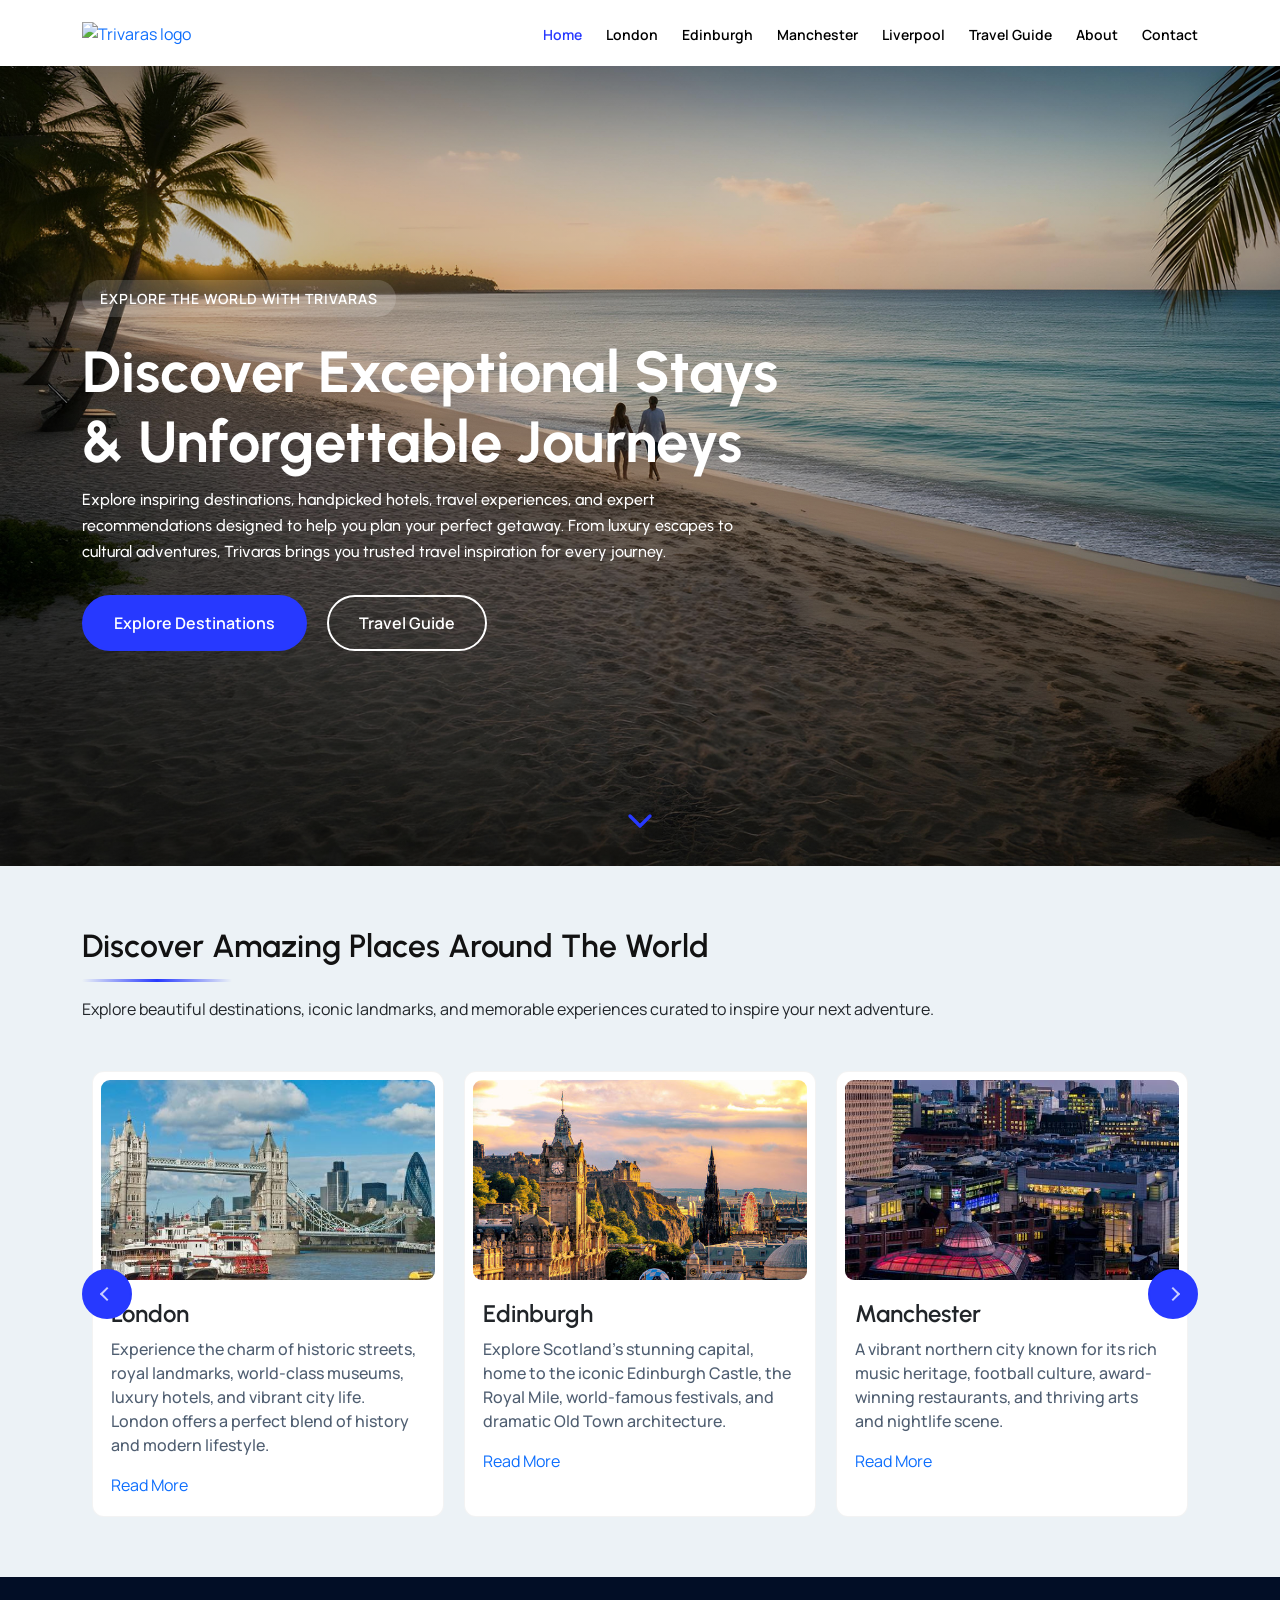
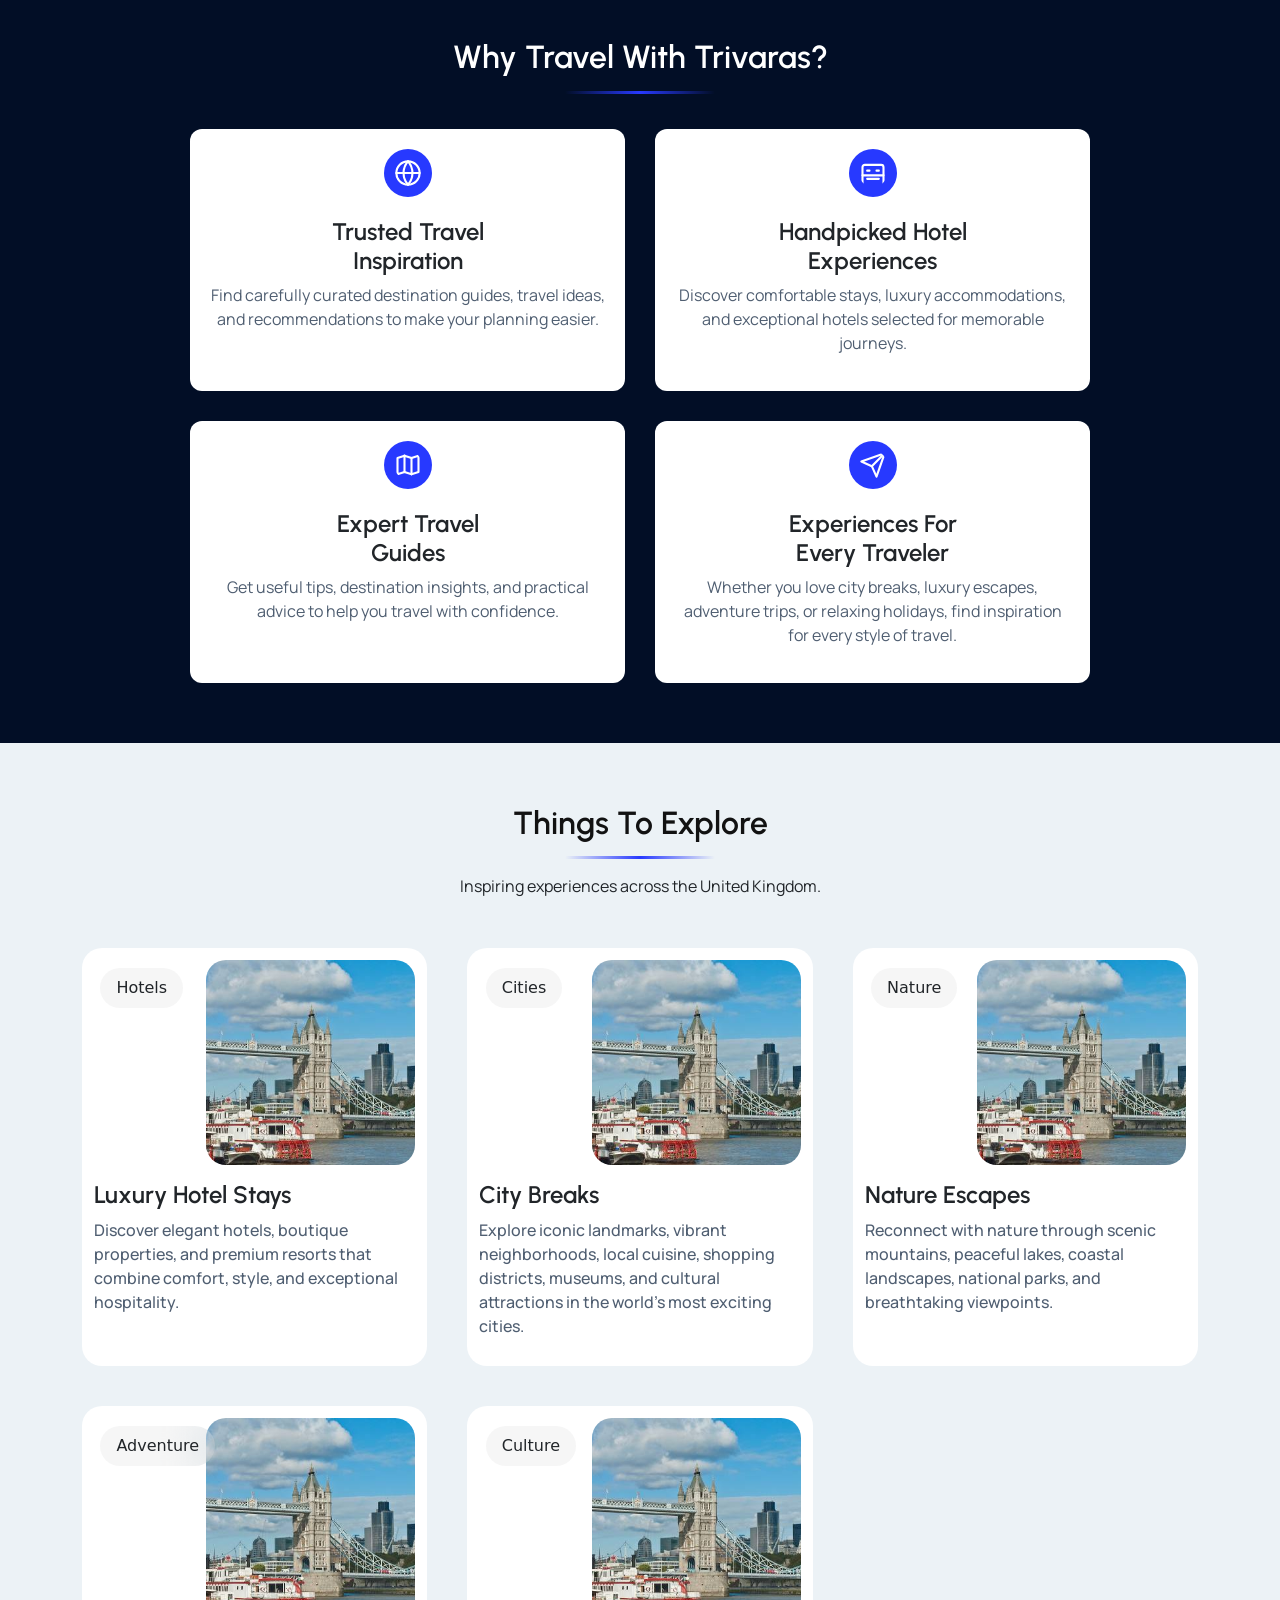
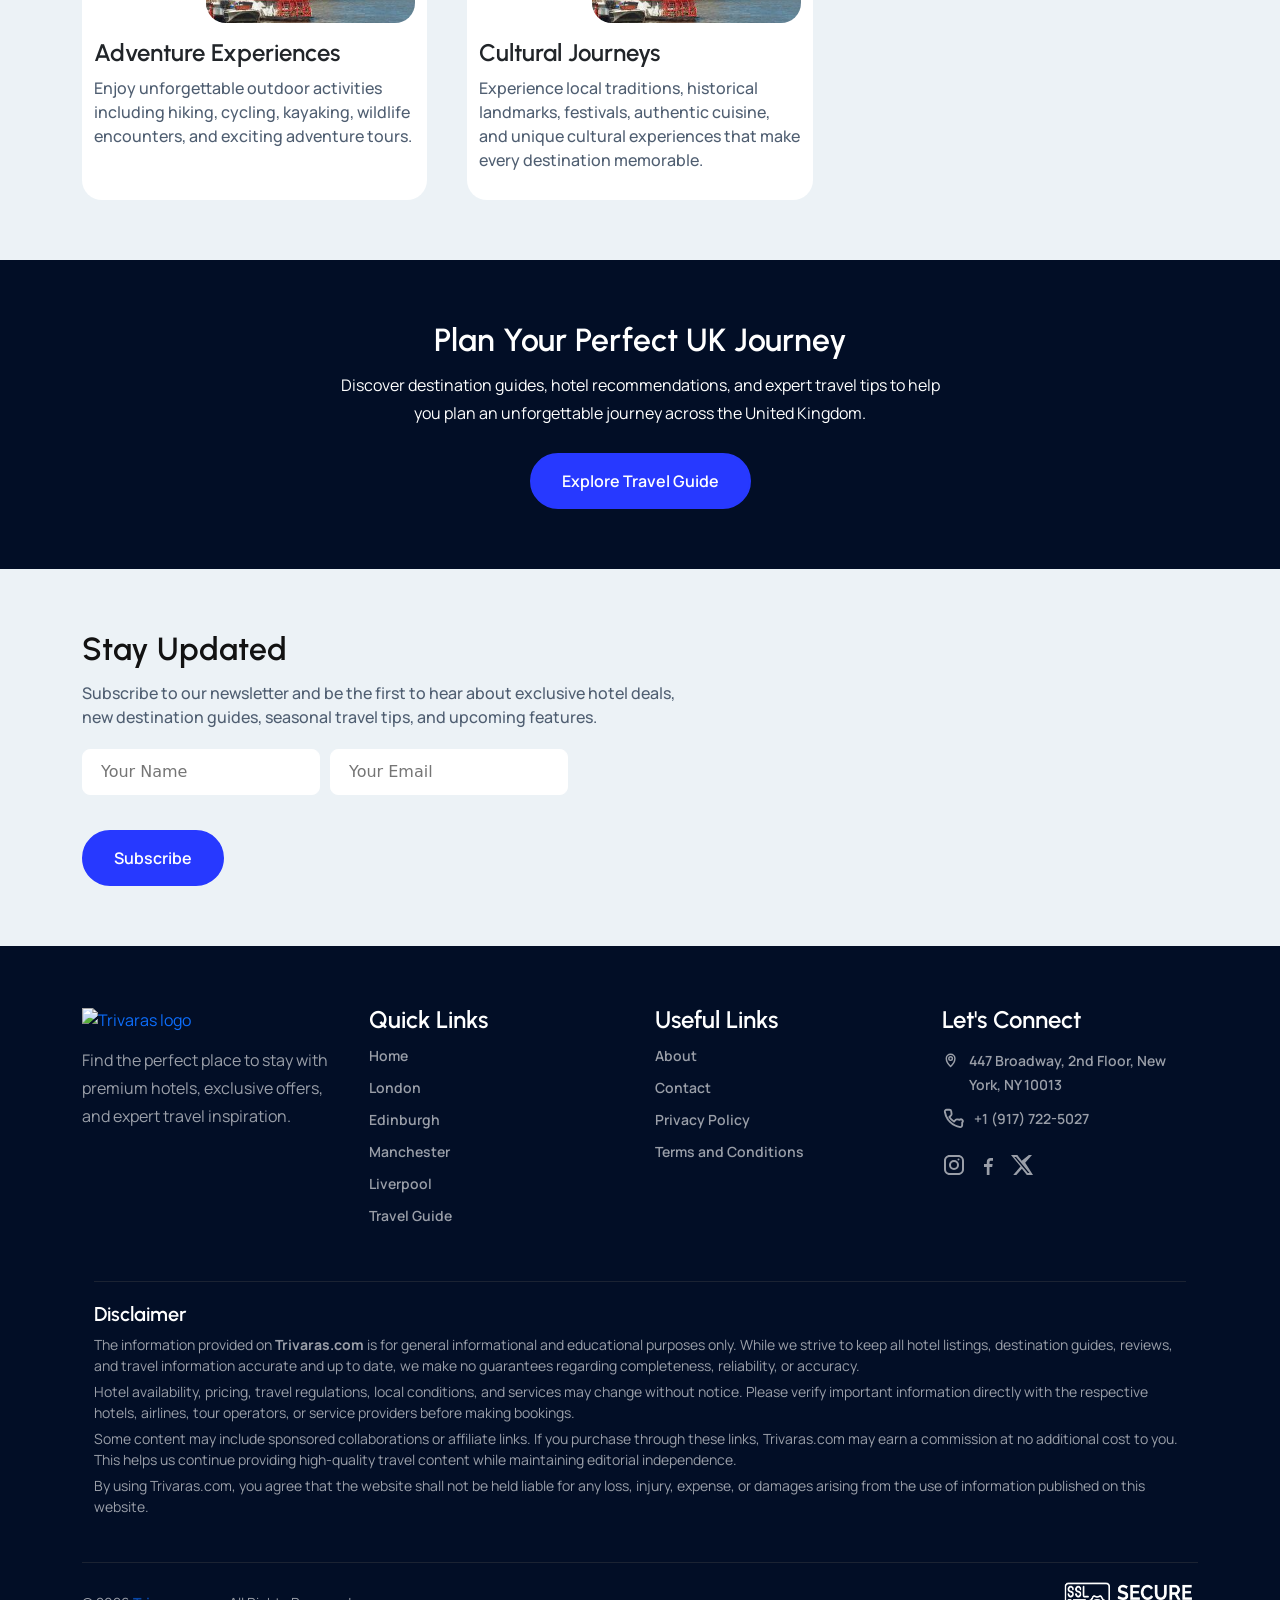
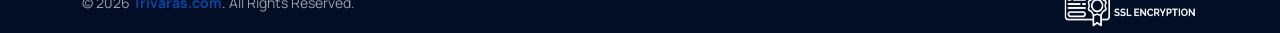
==== index.html @ 3fd205a5 "fix" ====
<!DOCTYPE html>
<html lang="en">

<head>
    <meta charset="UTF-8">
    <meta name="viewport" content="width=device-width, initial-scale=1.0">
    <title>Explore the UK | Travel Guide, Destinations & Hotels | Trivaras</title>
    <link rel="stylesheet" href="assets/css/bootstrap.min.css">
    <link rel="stylesheet" href="assets/css/slick.css">
    <link rel="stylesheet" href="assets/css/slick-theme.css">
    <link rel="stylesheet" href="assets/css/style.css">
    <link rel="stylesheet" href="assets/css/responsive.css">
</head>

<body>

    <!-- ========= Header Section Start ========= -->
    <header class="header">
        <div class="container">
            <div class="row">
                <div class="col-12">
                    <div class="header-content d-flex justify-content-between align-items-center">
                        <!-- logo -->
                        <div class="header-logo">
                            <a href="./">
                                <img src="images/logo.svg" alt="Trivaras logo">

                            </a>
                        </div>
                        <!-- logo -->
                        <!-- Navigation -->
                        <div class="menu-list" id="mySidenavs">
                            <span class="menu-close" onclick="closeNav()">
                                <svg xmlns="http://www.w3.org/2000/svg" width="24" height="24" viewBox="0 0 24 24"
                                    fill="none" stroke="currentColor" stroke-width="2.5" stroke-linecap="round"
                                    stroke-linejoin="round">
                                    <line x1="18" y1="6" x2="6" y2="18"></line>
                                    <line x1="6" y1="6" x2="18" y2="18"></line>
                                </svg>
                            </span>
                            <ul class="d-flex align-items-center gap-4">
                                <li>
                                    <a href="./" class="active">Home</a>
                                </li>
                                <li>
                                    <a href="london">London </a>
                                </li>
                                <li>
                                    <a href="edinburgh">Edinburgh</a>
                                </li>
                                <li>
                                    <a href="manchester">Manchester</a>
                                </li>
                                <li>
                                    <a href="liverpool">Liverpool</a>
                                </li>
                                <li>
                                    <a href="travel-guide">Travel Guide</a>
                                </li>
                                <li>
                                    <a href="about">About</a>
                                </li>
                                <li>
                                    <a href="contact">Contact</a>
                                </li>
                            </ul>
                        </div>
                        <!-- Navigation -->
                        <!-- Toogle Button -->
                        <div class="menu-icon">
                            <span onclick="openNav()">
                                <svg xmlns="http://www.w3.org/2000/svg" width="24" height="24" viewBox="0 0 24 24"
                                    fill="none" stroke="currentColor" stroke-width="2" stroke-linecap="round"
                                    stroke-linejoin="round">
                                    <line x1="3" y1="6" x2="21" y2="6"></line>
                                    <line x1="3" y1="12" x2="21" y2="12"></line>
                                    <line x1="3" y1="18" x2="21" y2="18"></line>
                                </svg>
                            </span>
                        </div>
                        <!-- Toogle Button -->
                    </div>
                </div>
            </div>
        </div>
    </header>
    <!--========= Header Section End  ========= -->

    <main>

        <!-- ========= Hero Section Start ========= -->
        <section class="hero-sec">
            <div class="container">
                <div class="hero-inner">
                    <span>Explore the World with Trivaras</span>
                    <h1>Discover Exceptional Stays & Unforgettable Journeys</h1>
                    <p>Explore inspiring destinations, handpicked hotels, travel experiences, and expert recommendations
                        designed to help you plan your perfect getaway. From luxury escapes to cultural adventures,
                        Trivaras brings you trusted travel inspiration for every journey.</p>
                    <div class="hero-btn">
                        <a href="#">Explore Destinations</a>
                        <a href="#">Travel Guide</a>
                    </div>
                    <div class="scroll-down">
                        <a href="#nextSection" id="scrollBtn">
                            <svg width="14" height="14" viewBox="0 0 24 24" fill="none">
                                <path d="M6 9L12 15L18 9" stroke="currentColor" stroke-width="2" stroke-linecap="round"
                                    stroke-linejoin="round" />
                            </svg>

                        </a>
                    </div>

                </div>
            </div>
        </section>
        <!--========= Hero Section End  ========= -->

        <!-- ========= Top Destinations Start ========= -->
        <section class="top-destinations" id="nextSection">
            <div class="container">
                <div class="top-destinations-inner">
                    <h2 class="underline-b-l underline-b">Discover Amazing Places Around the World</h2>
                    <p>Explore beautiful destinations, iconic landmarks, and memorable experiences curated to inspire
                        your next adventure.</p>
                    <div class="destinations-list">
                        <div class="slider responsive">
                            <div>
                                <div class="destinations-card">
                                    <div class="destinations-img">
                                        <img src="assets/images/london.jpg" alt="london">
                                    </div>
                                    <div class="destinations-content">
                                        <h3>London</h3>
                                        <p>Experience the charm of historic streets, royal landmarks, world-class
                                            museums, luxury hotels, and vibrant city life. London offers a perfect blend
                                            of history and modern lifestyle.</p>
                                        <a href="london">Read More</a>
                                    </div>
                                </div>
                            </div>
                            <div>
                                <div class="destinations-card">
                                    <div class="destinations-img">
                                        <img src="assets/images/edinburgh.jpg" alt="edinburgh">
                                    </div>
                                    <div class="destinations-content">
                                        <h3>Edinburgh</h3>
                                        <p>Explore Scotland's stunning capital, home to the iconic Edinburgh Castle,
                                            the Royal Mile, world-famous festivals, and dramatic Old Town architecture.
                                        </p>
                                        <a href="edinburgh">Read More</a>
                                    </div>
                                </div>
                            </div>
                            <div>
                                <div class="destinations-card">
                                    <div class="destinations-img">
                                        <img src="assets/images/manchester.jpg" alt="manchester">
                                    </div>
                                    <div class="destinations-content">
                                        <h3>Manchester</h3>
                                        <p>A vibrant northern city known for its rich music heritage, football culture,
                                            award-winning restaurants, and thriving arts and nightlife scene.</p>
                                        <a href="manchester">Read More</a>
                                    </div>
                                </div>
                            </div>
                            <div>
                                <div class="destinations-card">
                                    <div class="destinations-img">
                                        <img src="assets/images/liverpool.jpg" alt="liverpool">
                                    </div>
                                    <div class="destinations-content">
                                        <h3>Liverpool</h3>
                                        <p>Home of The Beatles and the iconic waterfront, Liverpool offers world-class
                                            museums, Premier League football, and a lively cultural scene.</p>
                                        <a href="liverpool">Read More</a>
                                    </div>
                                </div>
                            </div>


                        </div>
                    </div>
                </div>
            </div>
        </section>
        <!--=========  Top Destinations End  ========= -->

        <!-- ========= Why Travel With Trivaras? ========= -->
        <section class="why-travel">
            <div class="container">
                <div class="travel-inner-wrapper">
                    <div class="travel-inr-heading">
                        <h2 class="underline-b">Why Travel With Trivaras?</h2>
                    </div>
                    <div class="travel-list">
                        <div class="travel-list-inr">
                            <div class="travel-list-box">
                                <svg xmlns="http://www.w3.org/2000/svg" width="48" height="48" viewBox="0 0 24 24"
                                    fill="none" stroke="currentColor" stroke-width="1.8" stroke-linecap="round"
                                    stroke-linejoin="round">
                                    <circle cx="12" cy="12" r="10"></circle>
                                    <path d="M2 12h20"></path>
                                    <path d="M12 2a15 15 0 0 1 0 20"></path>
                                    <path d="M12 2a15 15 0 0 0 0 20"></path>
                                </svg>

                                <h3> Trusted Travel <br> Inspiration</h3>
                                <p>Find carefully curated destination guides, travel ideas, and recommendations to make
                                    your planning easier.
                                </p>
                            </div>
                            <div class="travel-list-box">
                                <svg xmlns="http://www.w3.org/2000/svg" width="48" height="48" viewBox="0 0 24 24"
                                    fill="none" stroke="currentColor" stroke-width="1.8" stroke-linecap="round"
                                    stroke-linejoin="round">
                                    <path d="M3 21V7a2 2 0 0 1 2-2h14a2 2 0 0 1 2 2v14"></path>
                                    <path d="M3 14h18"></path>
                                    <path d="M7 10h2"></path>
                                    <path d="M15 10h2"></path>
                                    <path d="M7 17h10"></path>
                                </svg>

                                <h3> Handpicked Hotel <br> Experiences</h3>
                                <p>Discover comfortable stays, luxury accommodations, and exceptional hotels selected
                                    for memorable journeys.
                                </p>
                            </div>
                            <div class="travel-list-box">
                                <svg xmlns="http://www.w3.org/2000/svg" width="48" height="48" viewBox="0 0 24 24"
                                    fill="none" stroke="currentColor" stroke-width="1.8" stroke-linecap="round"
                                    stroke-linejoin="round">
                                    <path d="M9 18 3 20V6l6-2 6 2 6-2v14l-6 2-6-2z"></path>
                                    <path d="M9 4v14"></path>
                                    <path d="M15 6v14"></path>
                                </svg>

                                <h3> Expert Travel <br> Guides</h3>
                                <p>Get useful tips, destination insights, and practical advice to help you travel with
                                    confidence.
                                </p>
                            </div>
                            <div class="travel-list-box">
                                <svg xmlns="http://www.w3.org/2000/svg" width="48" height="48" viewBox="0 0 24 24"
                                    fill="none" stroke="currentColor" stroke-width="1.8" stroke-linecap="round"
                                    stroke-linejoin="round">
                                    <path d="M22 2 11 13"></path>
                                    <path d="M22 2 15 22l-4-9-9-4 20-7z"></path>
                                </svg>

                                <h3> Experiences For <br> Every Traveler</h3>
                                <p>Whether you love city breaks, luxury escapes, adventure trips, or relaxing holidays,
                                    find inspiration for every style of travel.
                                </p>
                            </div>
                        </div>
                    </div>
                </div>
            </div>
        </section>
        <!--=========  Why Travel With Trivaras?  ========= -->

        <!-- ========= Things to Explore ========= -->
        <section class="things-to-explore">
            <div class="container">
                <div class="explore-heading">
                    <h2 class="underline-b">Things to Explore</h2>
                    <p>Inspiring experiences across the United Kingdom.</p>
                </div>
                <div class="explore-list">
                    <div class="explore-item">
                        <div class="card-top">
                            <div class="card-badge">
                                <div class="badge-text">Hotels</div>
                            </div>
                            <div class="image-block">
                                <img src="assets/images/london.jpg" alt="">
                            </div>
                        </div>
                        <div class="explore-content-wrapper">
                            <h3>Luxury Hotel Stays</h3>
                            <p>Discover elegant hotels, boutique properties, and premium resorts that combine comfort,
                                style, and exceptional hospitality.</p>
                        </div>
                    </div>
                    <div class="explore-item">
                        <div class="card-top">
                            <div class="card-badge">
                                <div class="badge-text">Cities</div>
                            </div>
                            <div class="image-block">
                                <img src="assets/images/london.jpg" alt="">
                            </div>
                        </div>
                        <div class="explore-content-wrapper">
                            <h3>City Breaks</h3>
                            <p>Explore iconic landmarks, vibrant neighborhoods, local cuisine, shopping districts,
                                museums, and cultural attractions in the world's most exciting cities.</p>
                        </div>
                    </div>
                    <div class="explore-item">
                        <div class="card-top">
                            <div class="card-badge">
                                <div class="badge-text">Nature</div>
                            </div>
                            <div class="image-block">
                                <img src="assets/images/london.jpg" alt="">
                            </div>
                        </div>
                        <div class="explore-content-wrapper">
                            <h3>Nature Escapes</h3>
                            <p>Reconnect with nature through scenic mountains, peaceful lakes, coastal landscapes,
                                national parks, and breathtaking viewpoints.</p>
                        </div>
                    </div>
                    <div class="explore-item">
                        <div class="card-top">
                            <div class="card-badge">
                                <div class="badge-text">Adventure</div>
                            </div>
                            <div class="image-block">
                                <img src="assets/images/london.jpg" alt="">
                            </div>
                        </div>
                        <div class="explore-content-wrapper">
                            <h3>Adventure Experiences</h3>
                            <p>Enjoy unforgettable outdoor activities including hiking, cycling, kayaking, wildlife
                                encounters, and exciting adventure tours.</p>
                        </div>
                    </div>
                    <div class="explore-item">
                        <div class="card-top">
                            <div class="card-badge">
                                <div class="badge-text">Culture</div>
                            </div>
                            <div class="image-block">
                                <img src="assets/images/london.jpg" alt="">
                            </div>
                        </div>
                        <div class="explore-content-wrapper">
                            <h3>Cultural Journeys</h3>
                            <p>Experience local traditions, historical landmarks, festivals, authentic cuisine, and
                                unique cultural experiences that make every destination memorable.</p>
                        </div>
                    </div>

                </div>
            </div>
        </section>
        <!-- ========= Things to Explore ========= -->
        <!-- ========= Plan Your Perfect UK Journey ========= -->
        <section class="plan-journey">
            <div class="container">
                <div class="plan-content">
                    <h2>Plan Your Perfect UK Journey</h2>
                    <p>Discover destination guides, hotel recommendations, and expert travel tips to help you plan an
                        unforgettable journey across the United Kingdom.</p>
                    <a href="travel-guide">Explore Travel Guide</a>
                </div>
            </div>
        </section>
        <!-- ========= Plan Your Perfect UK Journey ========= -->

        <!-- ========= Stay Updated ========= -->
        <section class="stay-updated">
            <div class="container">
                <div class="stay-updated-inner">
                    <h2>Stay Updated</h2>
                    <p>Subscribe to our newsletter and be the first to hear about exclusive hotel
                        deals, new destination guides, seasonal travel tips, and upcoming features.</p>
                    <form id="newsletterForm" novalidate>
                        <div class="form-wrapper-box">
                            <div class="form-wrapper">
                                <input type="text" id="newsletterName" placeholder="Your Name">
                                <small class="error-message"></small>
                            </div>

                            <div class="form-wrapper">
                                <input type="email" id="newsletterEmail" placeholder="Your Email">
                                <small class="error-message"></small>
                            </div>
                        </div>

                        <button type="submit">Subscribe</button>
                    </form>
                </div>
            </div>
        </section>
        <!-- ========= Stay Updated ========= -->

    </main>

    <!-- ========= Footer Section Start ========= -->
    <footer class="footer">
        <div class="container">
            <div class="footer-inner">
                <div class="footer-logo">
                    <a href="./">
                        <img src="images/logo.svg" alt="Trivaras logo">

                    </a>
                    <p>Find the perfect place to stay with premium hotels, exclusive offers, and expert travel
                        inspiration.</p>
                </div>
                <div class="footer-link">
                    <h2>Quick Links</h2>
                    <ul>
                        <li><a href="/">Home</a></li>
                        <li><a href="london">London</a></li>
                        <li><a href="edinburgh">Edinburgh</a></li>
                        <li><a href="manchester">Manchester</a></li>
                        <li><a href="liverpool">Liverpool</a></li>
                        <li><a href="travel-guide">Travel Guide</a></li>
                    </ul>
                </div>
                <div class="footer-link">
                    <h2>Useful Links</h2>
                    <ul>
                        <li><a href="about">About</a></li>
                        <li><a href="contact">Contact</a></li>
                        <li><a href="privacy-policy">Privacy Policy</a></li>
                        <li><a href="terms-and-conditions">Terms and Conditions</a></li>
                    </ul>
                </div>

                <div class="social-icon">
                    <h2>Let's Connect</h2>
                    <div class="contact-info-footer">
                        <a href="https://maps.app.goo.gl/BRR1HKdNDoLYFyVw9" target="_blank">
                            <svg xmlns="http://www.w3.org/2000/svg" width="22" height="22" fill="none"
                                viewBox="0 0 24 24" stroke="currentColor" stroke-width="2">
                                <path stroke-linecap="round" stroke-linejoin="round"
                                    d="M12 21s-6-5.33-6-11a6 6 0 1 1 12 0c0 5.67-6 11-6 11z" />
                                <circle cx="12" cy="10" r="2.5" />
                            </svg>
                            <span> 447 Broadway, 2nd Floor, New York, NY 10013</span>
                        </a>
                        <a href="tel:+1(917)722-5027">
                            <svg xmlns="http://www.w3.org/2000/svg" width="22" height="22" fill="none"
                                viewBox="0 0 24 24" stroke="currentColor" stroke-width="2">
                                <path stroke-linecap="round" stroke-linejoin="round"
                                    d="M22 16.92v3a2 2 0 0 1-2.18 2A19.86 19.86 0 0 1 3.09 5.18 2 2 0 0 1 5.08 3h3a2 2 0 0 1 2 1.72l.38 2.65a2 2 0 0 1-.57 1.74L8.09 10.91a16 16 0 0 0 5 5l1.8-1.8a2 2 0 0 1 1.74-.57l2.65.38A2 2 0 0 1 22 16.92z" />
                            </svg>
                            <span>+1 (917) 722-5027</span>
                        </a>
                    </div>
                    <ul>
                        <li>
                            <a href="https://www.instagram.com/" target="_blank">
                                <svg xmlns="http://www.w3.org/2000/svg" width="24" height="24" fill="currentColor"
                                    viewBox="0 0 24 24">
                                    <path
                                        d="M7.75 2C4.57 2 2 4.57 2 7.75v8.5C2 19.43 4.57 22 7.75 22h8.5C19.43 22 22 19.43 22 16.25v-8.5C22 4.57 19.43 2 16.25 2h-8.5zm0 2h8.5A3.75 3.75 0 0 1 20 7.75v8.5A3.75 3.75 0 0 1 16.25 20h-8.5A3.75 3.75 0 0 1 4 16.25v-8.5A3.75 3.75 0 0 1 7.75 4zm8.75 1.5a1 1 0 1 0 0 2 1 1 0 0 0 0-2zM12 7a5 5 0 1 0 0 10 5 5 0 0 0 0-10zm0 2a3 3 0 1 1 0 6 3 3 0 0 1 0-6z" />
                                </svg>
                            </a>
                        </li>
                        <li>
                            <a href="https://www.facebook.com/" target="_blank">
                                <svg xmlns="http://www.w3.org/2000/svg" width="24" height="24" fill="currentColor"
                                    viewBox="0 0 24 24">
                                    <path
                                        d="M13.5 22v-8h2.7l.4-3h-3.1V9.2c0-.9.3-1.5 1.6-1.5H17V5.1c-.4-.1-1.3-.1-2.3-.1-2.3 0-3.9 1.4-3.9 4v2H8v3h2.8v8h2.7z" />
                                </svg>
                            </a>
                        </li>
                        <li>
                            <a href="https://x.com/" target="_blank">
                                <svg xmlns="http://www.w3.org/2000/svg" width="24" height="24" fill="currentColor"
                                    viewBox="0 0 24 24">
                                    <path
                                        d="M18.9 2H22l-6.8 7.8L23 22h-6.2l-4.9-6.3L6.3 22H3.2l7.3-8.4L1 2h6.3l4.4 5.7L18.9 2zm-1.1 18h1.7L6.1 3.9H4.3L17.8 20z" />
                                </svg>
                            </a>
                        </li>
                    </ul>
                </div>
            </div>
            <div class="footer-bottom">
                <div class="container">

                    <div class="footer-disclaimer">
                        <h3>Disclaimer</h3>
                        <p>
                            The information provided on <strong><a href="./">Trivaras.com</a></strong> is for general
                            informational and
                            educational purposes only. While we strive to keep all hotel listings, destination guides,
                            reviews, and travel information accurate and up to date, we make no guarantees regarding
                            completeness, reliability, or accuracy.
                        </p>

                        <p>
                            Hotel availability, pricing, travel regulations, local conditions, and services may change
                            without notice. Please verify important information directly with the respective hotels,
                            airlines, tour operators, or service providers before making bookings.
                        </p>

                        <p>
                            Some content may include sponsored collaborations or affiliate links. If you purchase
                            through
                            these links, <a href="./">Trivaras.com</a> may earn a commission at no additional cost to
                            you. This helps us
                            continue providing high-quality travel content while maintaining editorial independence.
                        </p>

                        <p>
                            By using <a href="./">Trivaras.com</a>, you agree that the website shall not be held liable
                            for any loss,
                            injury, expense, or damages arising from the use of information published on this website.
                        </p>
                    </div>

                </div>
            </div>
            <div class="copyright">
                <div class="copyright-text">
                    <p> © 2026 <strong><a href="./">Trivaras.com</a></strong>. All Rights Reserved.</p>
                </div>
                <div class="ssl">
                    <img src="assets/images/ssl.png" alt="ssl">
                </div>
            </div>
        </div>
    </footer>
    <!--========= Footer Section End  ========= -->

    <!--  -->
    <script src="assets/js/bootstrap.bundle.min.js"></script>
    <script src="assets/js/jquery.min.js"></script>
    <script src="assets/js/slick.js"></script>
    <script src="assets/js/index.js"></script>
</body>

</html>
---- assets/css/style.css ----
@import url('https://fonts.googleapis.com/css2?family=Manrope:wght@200..800&display=swap');
@import url('https://fonts.googleapis.com/css2?family=Urbanist:ital,wght@0,100..900;1,100..900&display=swap');

:root {
    /* Font Families */
    --heading-font: "Manrope", sans-serif;
    /* color */
    --white: #fff;
    --black: #000;

}

h1,
h2,
h3,
h4,
h5,
h6 {
    font-family: "Urbanist", sans-serif;

}

p,
a,
span,
li,
strong {
    font-family: var(--heading-font);

}

img {
    width: 100%;
}

html {
    scroll-behavior: smooth;
}

/* Global Css */
* {
    margin: 0;
    padding: 0;
    box-sizing: border-box;
}

ul {
    list-style: none;
    margin: 0;
    padding: 0;
}

a {
    text-decoration: none;
}

/* Global Css */
.header {
    padding: 1.25rem 0;
    position: relative;
    top: 0;
    left: 0;
    width: 100%;
    z-index: 1000;
    transition: all 0.3s ease;
}

header.is-sticky {
    position: fixed;
    top: 0;
    left: 0;
    width: 100%;
    animation: slideDown 0.35s ease-out;
    background-color: var(--white);
    box-shadow: 0 2px 10px rgba(0, 0, 0, 0.1);
}

@keyframes slideDown {
    from {
        transform: translateY(-100%);
    }

    to {
        transform: translateY(0);
    }
}

.menu-list ul li a {
    font-family: var(--heading-font);
    font-weight: 600;
    font-style: normal;
    font-size: 0.875rem;
    line-height: 1;
    letter-spacing: 0;
    vertical-align: middle;
    transition: all 0.3s ease;
    position: relative;
    cursor: pointer;
    color: var(--black);
}

.menu-list ul li a.active {
    color: #2739ff;
}

span.menu-close {
    display: none;
}

.menu-icon {
    display: none;
}

/*  */
/*  */
.hero-sec {
    background: url(../images/hero-bnr.png)no-repeat center;
    background-size: cover;
    padding: 6.25rem 0;
    position: relative;
    z-index: 1;
    height: 50rem;
    display: flex;
    align-items: center;
}

.hero-sec::after {
    background-image: linear-gradient(45deg, #0006, #fff0);
    position: absolute;
    inset: 0;
    content: '';
    width: 100%;
    height: 100%;
    z-index: -1;
}

.hero-inner {
    width: 100%;
    max-width: 700px;
}

.hero-inner span {
    display: inline-block;
    background: rgba(255, 255, 255, 0.15);
    color: #fff;
    padding: 0.5rem 1.125rem;
    border-radius: 1.875rem;
    font-size: 0.875rem;
    font-weight: 600;
    letter-spacing: 0.0625rem;
    text-transform: uppercase;
    margin-bottom: 1.25rem;

}

.hero-inner h1 {
    font-size: 3.625rem;
    line-height: 4.375rem;
    font-weight: 700;
    color: #fff;
    font-family: "Urbanist", sans-serif;
    margin-bottom: 0.625rem;

}

.hero-inner p {
    font-family: "Urbanist", sans-serif;
    font-size: 1rem;
    font-weight: 500;
    line-height: 1.625rem;
    color: #fff;
    margin-bottom: 0.625rem;


}

.hero-btn {
    display: flex;
    gap: 20px;
    flex-wrap: wrap;
    margin-top: 30px;
}

.hero-btn a {
    padding: 0.875rem 1.875rem;
    border-radius: 3.125rem;
    text-decoration: none;
    font-size: 1rem;
    font-weight: 600;
    transition: 0.3s ease;
    display: inline-block;
    font-family: var(--heading-font);
    border: 0.125rem solid #2739ff;

}

/* First Button */
.hero-btn a:first-child {
    background-color: #2739ff;
    color: var(--white);
}

/* Second Button Transparent */
.hero-btn a:last-child {
    background: transparent;
    color: #fff;
    border: 2px solid var(--white);
}

.hero-btn a:hover {
    background-color: #2739ff;
    color: #fff;
    border: 2px solid #2739ff;


}

#scrollBtn {
    width: 3.125rem;
    height: 3.125rem;
    display: flex;
    align-items: center;
    justify-content: center;
    color: #2739ff;
    border-radius: 50%;
    text-decoration: none;
    transition: 0.3s ease;
    border: 0.125rem solid transparent;
    position: absolute;
    bottom: 1.25rem;
    left: 50%;
    transform: translateX(-50%);
    animation: jump 1.5s infinite;


}

@keyframes jump {

    0%,
    100% {
        transform: translateY(0);
    }

    50% {
        transform: translateY(-12px);
    }
}

#scrollBtn svg {
    width: 2.5rem;
    height: 2.5rem;
    transition: 0.3s ease;

}

#scrollBtn:hover svg {
    transform: translateY(5px);
}

/* top destinations css*/
section.top-destinations {
    padding: 60px 0;
    background-color: #ecf2f6;
}

.destinations-list .slick-track {
    display: flex !important;
}

.destinations-list .slick-track .slick-slide {
    height: inherit !important;
}

.destinations-card {
    margin: 0 10px;
    padding: 8px;
    border-radius: 12px;
    background-color: #ffffff;
    height: 100%;
    border: 1px solid #cccccc3d;
}

.top-destinations-inner h2 {
    margin: 0px 0px 0px 0px;
    text-transform: capitalize;
    line-height: 1.3em;
    color: #121212;
    font-family: "Urbanist", sans-serif;
    font-weight: 600;
    margin-bottom: 30px;
}

.top-destinations-inner>p {
    font-size: 1rem;
    font-weight: 400;
    font-family: var(--heading-font);
}

.destinations-list {
    margin-top: 50px;
}

.destinations-content h3 {
    font-size: 24px;
    font-family: 'Urbanist';
    font-weight: 600;
}

.destinations-content {
    padding: 10px;
    margin-top: 10px;
}

.destinations-content p {
    font-family: var(--heading-font);
    font-weight: 500;
    font-style: normal;
    font-size: 1rem;
    color: #4f5e71;
}

.destinations-img img {
    border-radius: 9px;
    height: 200px;
    object-fit: cover;
}

/* base style */
.slick-prev,
.slick-next {
    width: 50px;
    height: 50px;
    background: #2739ff;
    border: 2px solid #2739ff;
    display: flex !important;
    align-items: center;
    justify-content: center;
    color: transparent;
    font-size: 0;
    cursor: pointer;
    position: absolute;
    top: 50%;
    transform: translateY(-50%);
    z-index: 10;
    transition: 0.3s ease;
    border-radius: 50%;

}

.slick-prev {
    left: 0;
}

.slick-next {
    right: 0;
}

/* hover effect */
.slick-prev:hover,
.slick-next:hover {
    background: #2739ff;
}



/* arrow icon using CSS */
.slick-prev::before,
.slick-next::before {
    content: "";
    width: 10px;
    height: 10px;
    border: solid #fff;
    border-width: 0 2px 2px 0;
    display: inline-block;
}

/* left arrow */
.slick-prev::before {
    transform: rotate(135deg);
}

/* right arrow */
.slick-next::before {
    transform: rotate(-45deg);
}

/*  */
.why-travel {
    background: #020e26;
    padding: 60px 0;
}

.travel-inr-heading {
    text-align: center;
}

.travel-inr-heading h2 {
    color: #fff;
    margin: 0px 0px 0px 0px;
    text-transform: capitalize;
    line-height: 1.3em;
    font-family: "Urbanist", sans-serif;
    font-weight: 600;
    margin-bottom: 50px;
    font-size: 2rem;
}

.travel-list-inr {
    display: grid;
    grid-template-columns: repeat(2, 1fr);
    gap: 30px;
}

.travel-list {
    max-width: 900px;
    margin: 0 auto;
}

.travel-list-box {
    background: #fff;
    padding: 20px;
    border-radius: 12px;
    text-align: center;
}

.travel-list-box svg {
    background: #2739ff;
    color: #fff;
    padding: 10px;
    border-radius: 50%;
    margin: 0 auto;
    margin-bottom: 20px;
}

.travel-list-box h3 {
    font-family: "Urbanist", sans-serif;
    font-weight: 600;
    line-height: 29px;
    font-size: 24px;
}

.travel-list-box p {
    font-size: 1rem;
    font-weight: 400;
    font-family: var(--heading-font);
    color: #4f5e71;
}

.things-to-explore {
    padding: 60px 0;
    background-color: #ecf2f6;
}

.explore-list {
    display: grid;
    grid-template-columns: repeat(3, 1fr);
    gap: 40px;
    margin-top: 50px;
}

.explore-item {
    background: #ffffff;
    padding: .75rem;
    border-radius: 1.25rem;
}

.card-top {
    justify-content: flex-end;
    align-items: flex-start;
    display: flex;
    position: relative;
}

.image-block {
    width: 65%;
    transition: width 0.6s ease-in-out;
}

.explore-item:hover .image-block {
    width: 100%;
}

.card-badge {
    z-index: 2;
    padding: .5rem 16px;
    border-radius: 999px;
    backdrop-filter: blur(20px);
    background-color: #6c6c6c0f;
    position: absolute;
    inset: 4% auto auto 2%;
}

.image-block img {
    width: 100%;
    border-radius: 1.25rem;
    object-fit: cover;
    height: 12.8125rem;
}

.explore-content-wrapper {
    margin-top: 1rem;
}

.explore-heading h2 {
    margin: 0px 0px 0px 0px;
    text-transform: capitalize;
    line-height: 1.3em;
    color: #121212;
    font-family: "Urbanist", sans-serif;
    font-weight: 600;
    margin-bottom: 30px;
    text-align: center;
}

.explore-heading p {
    font-size: 1rem;
    font-weight: 400;
    font-family: var(--heading-font);
    margin: 0;
    text-align: center;
}

.explore-content-wrapper h3 {
    font-size: 24px;
    font-family: 'Urbanist';
    font-weight: 600;
}

.explore-content-wrapper p {
    font-family: var(--heading-font);
    font-weight: 500;
    font-style: normal;
    font-size: 1rem;
    color: #4f5e71;
}

.explore-item:hover .card-badge {
    background: #fff;
}

/*  */
.plan-journey {
    background-color: #020e26;
    padding: 60px 0;
}

.plan-content {
    text-align: center;
    max-width: 600px;
    margin: 0 auto;
}

.plan-content h2 {
    color: #fff;
    margin: 0px 0px 0px 0px;
    text-transform: capitalize;
    line-height: 1.3em;
    font-family: "Urbanist", sans-serif;
    font-weight: 600;
    margin-bottom: 10px;
    font-size: 2rem;
}

.plan-content p {
    font-size: 1rem;
    font-weight: 400;
    font-family: var(--heading-font);
    color: #fff;
    line-height: 28px;
}

.plan-content a {
    padding: 0.875rem 1.875rem;
    border-radius: 3.125rem;
    text-decoration: none;
    font-size: 1rem;
    font-weight: 600;
    transition: 0.3s ease;
    display: inline-block;
    font-family: var(--heading-font);
    border: 0.125rem solid #2739ff;
    background-color: #2739ff;
    color: var(--white);
    margin-top: 10px;
}

.plan-content a:hover {
    background-color: var(--white);
    color: #2739ff;
    border: 0.125rem solid var(--white);
}

.stay-updated {
    padding: 60px 0;
    background-color: #ecf2f6;
}

.stay-updated-inner h2 {
    margin: 0px 0px 0px 0px;
    text-transform: capitalize;
    line-height: 1.3em;
    color: #121212;
    font-family: "Urbanist", sans-serif;
    font-weight: 600;
    margin-bottom: 10px;
}

.stay-updated-inner p {
    font-family: var(--heading-font);
    font-weight: 500;
    font-style: normal;
    font-size: 1rem;
    color: #4f5e71;
}

.stay-updated-inner {
    max-width: 600px;
}

.stay-updated-inner .form-wrapper-box {
    display: flex;
    gap: 10px;
}

.stay-updated-inner form button {
    padding: 0.875rem 1.875rem;
    border-radius: 3.125rem;
    text-decoration: none;
    font-size: 1rem;
    font-weight: 600;
    transition: 0.3s ease;
    display: inline-block;
    font-family: var(--heading-font);
    border: 0.125rem solid #2739ff;
    background-color: #2739ff;
    color: var(--white);
    margin-top: 30px;
}

.stay-updated-inner form {
    margin-top: 20px;
}

.form-wrapper input {
    padding: 10px 18px;
    font-size: 16px;
    font-family: inherit;
    color: #333;
    background: #fff;
    border: 1px solid #ffffff;
    border-radius: 8px;
    outline: none;
    transition: all 0.3s ease;
    box-sizing: border-box;
}

/* footer css */
.footer {
    background: #020e26;
    padding: 60px 0 0;
}

.footer-inner {
    display: grid;
    grid-template-columns: repeat(4, 1fr);
    gap: 30px;
}

.footer-inner h2 {
    color: #fff;
    font-size: 24px;
    font-family: "Urbanist", sans-serif;
    font-weight: 600;
    margin: 0;
}

.footer-link ul {
    margin-top: 14px;
}

.footer-link ul li a {
    font-family: var(--heading-font);
    font-weight: 600;
    font-style: normal;
    font-size: 0.875rem;
    line-height: 1;
    letter-spacing: 0;
    vertical-align: middle;
    transition: all 0.3s ease;
    position: relative;
    cursor: pointer;
    color: #fff;
    display: inline-block;
    padding-bottom: 18px;
    opacity: .6;
}

.footer-logo p {
    font-size: 1rem;
    font-weight: 400;
    font-family: var(--heading-font);
    color: #fff;
    line-height: 28px;
    margin: 0;
    opacity: .6;
    margin-top: 14px;
}

.contact-info-footer {
    display: flex;
    flex-direction: column;
    gap: 10px;
    margin-bottom: 20px;
    margin-top: 14px;
}

.contact-info-footer a {
    display: flex;
    gap: 10px;
}

.contact-info-footer a {
    font-family: var(--heading-font);
    font-weight: 600;
    font-style: normal;
    font-size: 0.875rem;
    line-height: 24px;
    letter-spacing: 0;
    vertical-align: middle;
    transition: all 0.3s ease;
    position: relative;
    cursor: pointer;
    color: #fff;
    display: inline-block;
    opacity: .6;

}

.contact-info-footer {
    display: flex;
    flex-direction: column;
    gap: 10px;
    margin-bottom: 20px;
    margin-top: 14px;
}

.contact-info-footer a {
    display: flex;
    gap: 10px;
}

.social-icon ul {
    display: flex;
    gap: 10px;
}

.social-icon ul a {
    font-family: var(--heading-font);
    font-weight: 600;
    font-style: normal;
    font-size: 0.875rem;
    line-height: 24px;
    letter-spacing: 0;
    vertical-align: middle;
    transition: all 0.3s ease;
    position: relative;
    cursor: pointer;
    color: #fff;
    display: inline-block;
    opacity: .6;
}

.footer-disclaimer h3 {
    font-size: 20px;
    color: #fff;
    font-family: "Urbanist", sans-serif;
    font-weight: 600;
}

.footer-disclaimer p {
    color: #fff;
    font-size: 14px;
    font-family: var(--heading-font);
    opacity: .6;
    margin: 0 0 5px;
}

.footer-bottom {
    margin-top: 40px;
}

.copyright {
    display: flex;
    align-items: center;
    justify-content: space-between;
    padding-top: 10px;
    border-top: 1px solid #4c4c4c59;
}

.ssl {
    height: 3.75rem;
    width: 8.75rem;
}

.ssl img {
    width: 100%;
    height: 100%;
    filter: brightness(0) invert(1);
}

.copyright-text p {
    font-family: var(--heading-font);
    font-style: normal;
    font-size: 0.875rem;
    line-height: 1;
    letter-spacing: 0;
    vertical-align: middle;
    transition: all 0.3s ease;
    position: relative;
    cursor: pointer;
    color: #fff;
    display: inline-block;
    opacity: .6;
    margin: 0;
}

.footer-disclaimer {
    padding: 20px 0 40px;
    border-top: 1px solid #4c4c4c59;
}

.footer-disclaimer p a {
    opacity: 1;
    color: #fff;
}

/*  */
.inr-bnr {
    background-size: cover !important;
    background-position: center !important;
    background-repeat: no-repeat !important;
    height: 30.625rem;
    display: flex;
    align-items: center;
    justify-content: center;
    position: relative;
    z-index: 1;
}

.inr-bnr::after {
    content: '';
    position: absolute;
    inset: 0;
    width: 100%;
    height: 100%;
    background-color: #0000005c;
    z-index: -1;
}

.inner-content h1 {
    color: #ffffff;
    font-size: 2.38rem;
    font-weight: 600;
    font-family: "Urbanist", sans-serif;
}

.inner-content p {
    color: #fff;
    font-size: 16px;
    max-width: 500px;
    line-height: 28px;
    font-weight: 500;
}

.inner-content a {
    padding: 0.875rem 1.875rem;
    border-radius: 3.125rem;
    text-decoration: none;
    font-size: 1rem;
    font-weight: 600;
    transition: 0.3s ease;
    display: inline-block;
    font-family: var(--heading-font);
    border: 0.125rem solid #2739ff;
    background-color: #2739ff;
    color: var(--white);
}

.inner-content a:hover {
    background-color: #fff;
    border: 0.125rem solid #fff;
    color: #2739ff;

}

section.privacy-policy-wrapper {
    background-color: #ecf2f6;
    padding: 60px 0;
}

.privacy-policy-content h2 {
    color: #000000e8;
    font-size: 22px;
    font-weight: 600;
    font-family: "Urbanist", sans-serif;
}

.privacy-policy-content ul li {
    position: relative;
    font-size: 16px;
    padding-bottom: 6px;
    padding-left: 16px;
    font-family: var(--heading-font);

}

.privacy-policy-content ul li::after {
    content: '';
    position: absolute;
    top: 7px;
    left: 0;
    width: 8px;
    height: 8px;
    background: #000;
    border-radius: 50%;
}

.privacy-policy-content p {
    font-family: var(--heading-font);
    font-size: 16px;
}

.privacy-policy-content ul {
    margin-bottom: 1rem;
}

.contact-form-inner {
    max-width: 900px;
    margin: 0 auto;
}

.contact-form-box {
    background: #212124;
    border: 1px solid #323236;
    border-radius: 18px;
    padding: 32px;
}

.contact-form {
    padding: 60px 0;
    background-color: #ecf2f6;
}

.field input,
.field textarea {
    width: 100%;
    border: 1px solid #323236;
    border-radius: 10px;
    background: #1b1b1e;
    font-family: var(--heading-font);
    font-size: 15px;
    color: #f4f2ee;
    padding: 13px 14px;
    outline: none;
    transition: border-color 0.2s ease, background 0.2s ease;
}

.contact-label {
    font-size: 11px;
    letter-spacing: 0.12em;
    text-transform: uppercase;
    color: #6ea8fe;
    margin-bottom: 10px;
    font-family: var(--heading-font);
}

.contact-title {
    font-size: 24px;
    color: #fff;
    font-family: "Urbanist", sans-serif;
    font-weight: 600;
}

button.send-btn {
    padding: 0.875rem 1.875rem;
    border-radius: 3.125rem;
    text-decoration: none;
    font-size: 1rem;
    font-weight: 600;
    transition: 0.3s ease;
    display: inline-block;
    font-family: var(--heading-font);
    border: 0.125rem solid #2739ff;
    background-color: #2739ff;
    color: var(--white);
    margin-top: 20px;
}

.detail-row {
    display: flex;
    align-items: flex-start;
    gap: 16px;
    padding: 18px 0;
    border-bottom: 1px solid #323236;
}

.icon-badge {
    flex: none;
    width: 38px;
    height: 38px;
    border-radius: 50%;
    background: #2739ff;
    display: flex;
    align-items: center;
    justify-content: center;
}

.icon-badge svg {
    width: 24px;
    height: 24px;
    stroke: #fff;
}

.field label {
    display: block;
    font-size: 13px;
    font-weight: 600;
    color: #fff;
    margin-bottom: 8px;
    font-family: var(--heading-font);
}

.detail-text .dlabel {
    font-size: 13px;
    font-family: var(--heading-font);
    margin-bottom: 4px;
}

.detail-text .dvalue {
    font-size: 15px;
    font-weight: 600;
    font-family: var(--heading-font);
    line-height: 1.45;
}

.detail-text .dvalue a {
    color: #020e26;
}

p.card-label {
    font-size: 11px;
    letter-spacing: 0.12em;
    text-transform: uppercase;
    color: #000000;
    margin-bottom: 10px;
    font-family: var(--heading-font);
}

h2.card-title {
    font-size: 24px;
    color: #000000;
    font-family: "Urbanist", sans-serif;
    font-weight: 600;
}

.contact-form-card {
    padding: 30px 50px;
}

.field {
    margin-bottom: 10px;
}

.travel-list-box .icon-badge svg {
    background: transparent !important;
    color: unset !important;
    padding: 0 !important;
    margin: 0;
}

.travel-list-box .icon-badge {
    flex: none;
    width: 48px;
    height: 48px;
    border-radius: 50%;
    background: #2739ff;
    display: flex;
    align-items: center;
    justify-content: center;
    margin: 0 auto;
    margin-bottom: 10px;
}

.about_cards-inr {
    max-width: 60rem;
    margin: 0 auto;
}

.about_card {
    padding: 60px 0;
    background-color: #ecf2f6;
}

.about_cards {
    height: 100%;
    width: 100%;
    background-color: #ffffff;
    padding: 1.875rem;
    border-radius: 2.5rem;
    transition: 0.2s all linear;
    box-shadow: rgba(100, 100, 111, 0.2) 0px 7px 29px 0px;
}

.about_cards_image img {
    height: 15.625rem;
    width: 100%;
    overflow: hidden;
    border-radius: 2.5rem;
    object-fit: cover;
}

.about_cards_image {
    margin-bottom: 1.5rem;
}

.about_cards_image {
    margin-bottom: 1.5rem;
}

.about_cards_content h2 {
    color: #000;
    font-size: 26px;
    font-family: "Urbanist", sans-serif;
    font-weight: 600;
}

.about_cards_content p {
    font-size: 16px;
    color: #000;
    font-family: var(--heading-font);
    line-height: 28px;
    margin: 0;
}

.what-card {
    position: relative;
    height: 100%;
    background: #ffffff;
    border-radius: 1.875rem;
    padding: 1.25rem;
    border: 1px solid #323236;
}

.what-we-share {
    padding: 60px 0;
    background-color: #ecf2f6;
}

.what-card-img img {
    border-radius: 1.25rem;
    height: 18.75rem;
    overflow: hidden;
    position: relative;
    object-fit: cover;
}

.what-card-img {
    margin-bottom: 1.5rem;
}

.what-we-inr h2 {
    color: #000000;
    margin: 0px 0px 0px 0px;
    text-transform: capitalize;
    line-height: 1.3em;
    font-family: "Urbanist", sans-serif;
    font-weight: 600;
    margin-bottom: 50px;
    font-size: 2rem;
    text-align: center;
}

.error-message {
    color: #dc3545;
    font-size: 13px;
    margin-top: 5px;
    display: block;
}

input.error,
textarea.error {
    border-color: #dc3545;
}

.transform-top {
    max-width: 56.25rem;
    margin: 0 auto 3.375rem;
    text-align: center;
}

section.transform-about {
    padding: 60px 0;
    background-color: #ecf2f6;
}

.about-card {
    padding: 8px;
    border-radius: 12px;
    background-color: #ffffff;
    height: 100%;
    border: 1px solid #cccccc3d;
}

.transform-grid {
    display: grid;
    grid-template-columns: repeat(3, 1fr);
    gap: 30px;
}

.about-card-img {
    width: 100%;
    height: 16.25rem;
    overflow: hidden;
}

.about-card-img img {
    width: 100%;
    height: 100%;
    object-fit: cover;
    display: block;
    transition: 0.6s ease;
    border-radius: 12px;
}

.transform-top h2 {
    margin: 0px 0px 0px 0px;
    text-transform: capitalize;
    line-height: 1.3em;
    color: #121212;
    font-weight: 600;
    margin-bottom: 40px;
}

.transform-top h2 span {
    color: #2739ff;
}

.transform-top p {
    font-size: 1rem;
    font-weight: 400;
    color: #000;
    line-height: 28px;
    margin: 0;
}

.about-card-content h3 {
    font-size: 24px;
    font-weight: 600;
}

.about-card-content p {
    font-weight: 500;
    font-style: normal;
    font-size: 1rem;
    color: #4f5e71;
}

.about-card-content {
    padding: 10px;
    margin-top: 10px;
}

.underline-b {
    position: relative;
}

.underline-b::after {
    content: "";
    position: absolute;
    left: 50%;
    bottom: -15px;
    transform: translateX(-50%);
    width: 150px;
    height: 3px;
    border-radius: 10px;
    background: linear-gradient(90deg,
            rgba(39, 57, 255, 0) 0%,
            #2739FF 50%,
            rgba(39, 57, 255, 0) 100%);
}
h2.underline-b-l::after {
    left: 0;
    transform: unset;
}
---- assets/css/responsive.css ----
@media (max-width: 1199px) {
    .footer-inner {
        grid-template-columns: repeat(3, 1fr);
    }

    .hero-inner h1 {
        font-size: 2rem;
        line-height: 2.378rem;
    }

    .hero-sec {
        padding: 4.25rem 0;
        height: 38rem;
    }
}

@media (max-width: 991px) {
    .menu-list {
        width: 0;
        position: fixed;
        top: 0;
        left: 0;
        background: #FFF;
        height: 100vh;
        overflow-x: hidden;
        transition: width 0.3s ease;
        z-index: 9999;
        padding-top: 3.75rem;
        max-width: 18.75rem;
    }

    .menu-list.open {
        width: 100%;
        transition: width 0.3s ease;
    }


    span.menu-close {
        padding: 0.375rem;
        display: block;
        border-radius: 0.375rem;
        width: 2.813rem;
        height: 2.813rem;
        text-align: center;
        box-shadow: 0 0 25px rgb(0 0 0 / .1);
        line-height: 2rem;
        background: var(--white);
        color: var(--black);
        position: absolute;
        right: 0.438rem;
        top: 0.313rem;
        font-size: 1.125rem;
    }

    .menu-icon {
        display: block;
    }

    .menu-list ul {
        flex-direction: column;
    }

    .travel-list-inr {
        grid-template-columns: repeat(1, 1fr);
    }

    .explore-list {
        grid-template-columns: repeat(1, 1fr);
    }

    .footer-inner {
        grid-template-columns: repeat(2, 1fr);
    }

    .explore-list {
        grid-template-columns: repeat(2, 1fr);
        gap: 20px;

    }
}

@media (max-width: 575px) {
    .explore-list {
        grid-template-columns: repeat(1, 1fr);
    }

    .stay-updated-inner .form-wrapper-box {
        display: flex;
        gap: 10px;
        flex-direction: column;
    }

    .stay-updated-inner .form-wrapper-box .form-wrapper {
        width: 100%;
    }

    .stay-updated-inner .form-wrapper-box .form-wrapper input {
        width: 100%;
    }
}
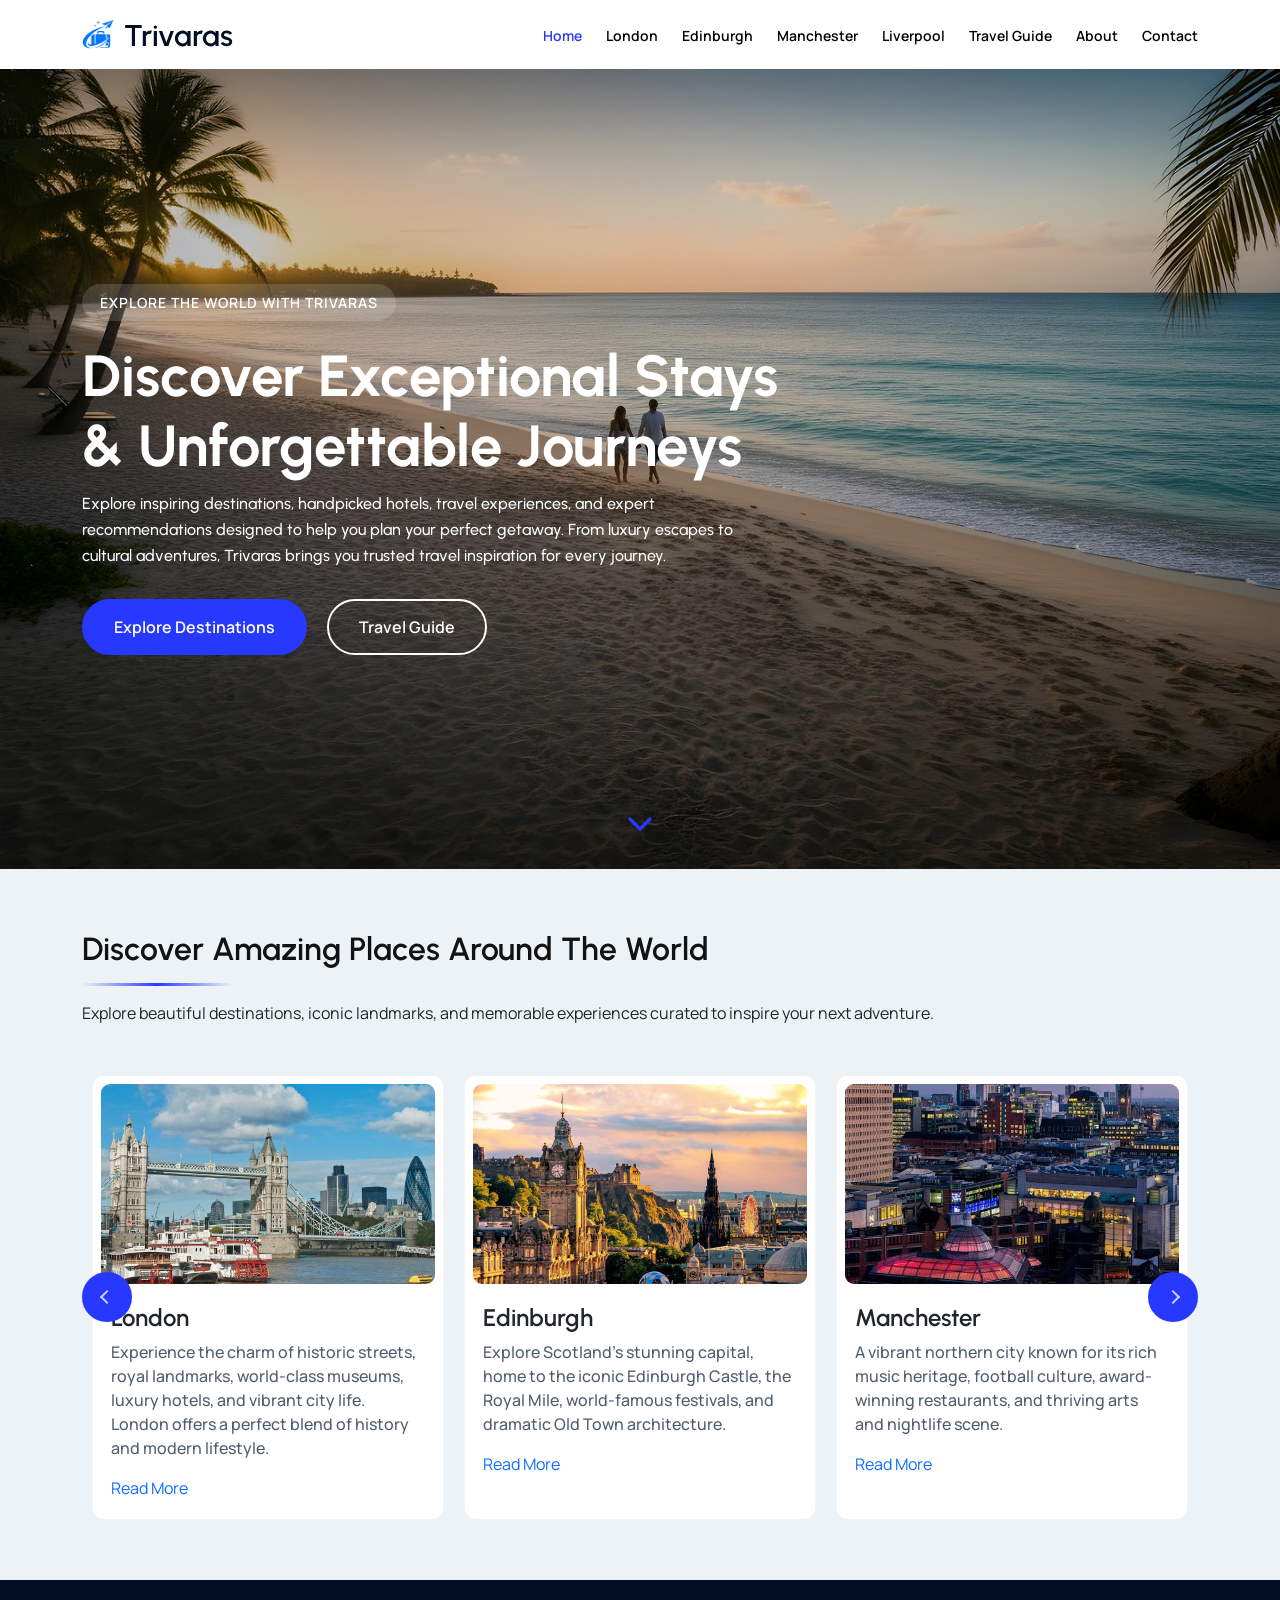
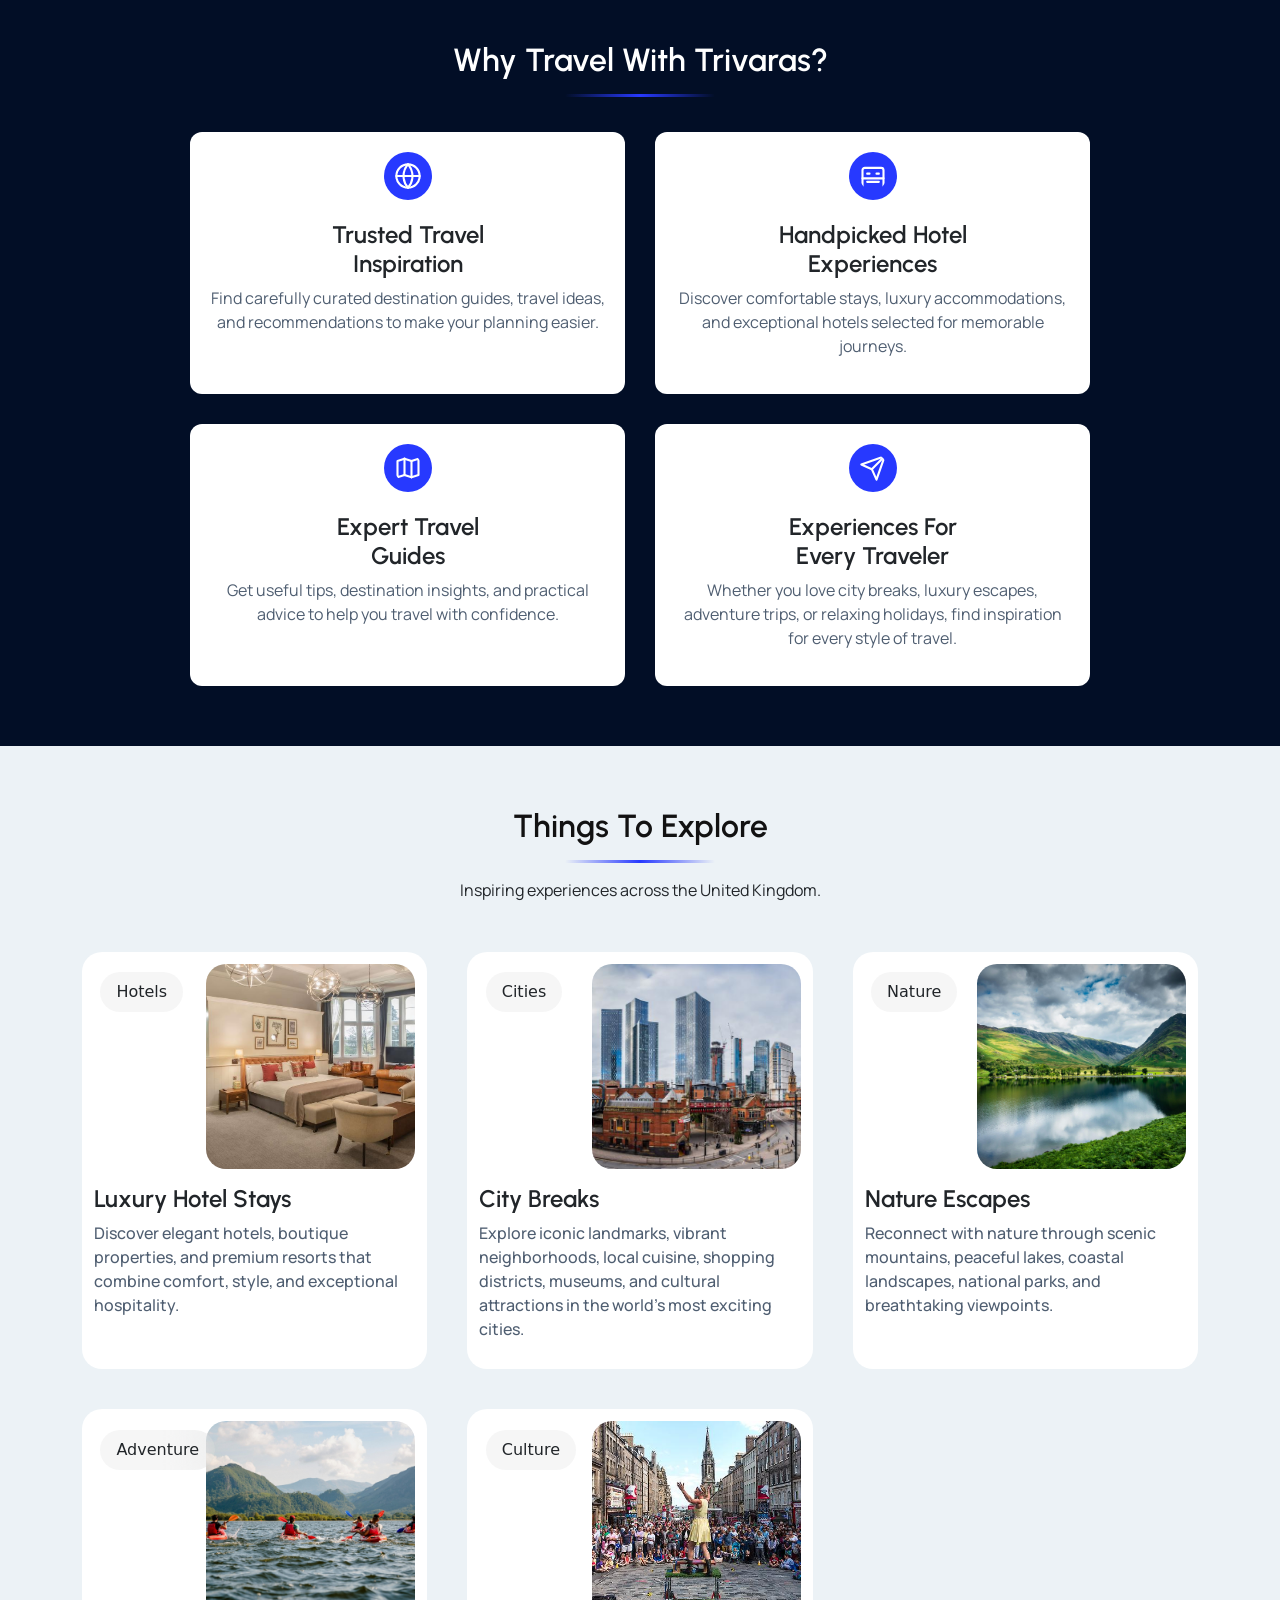
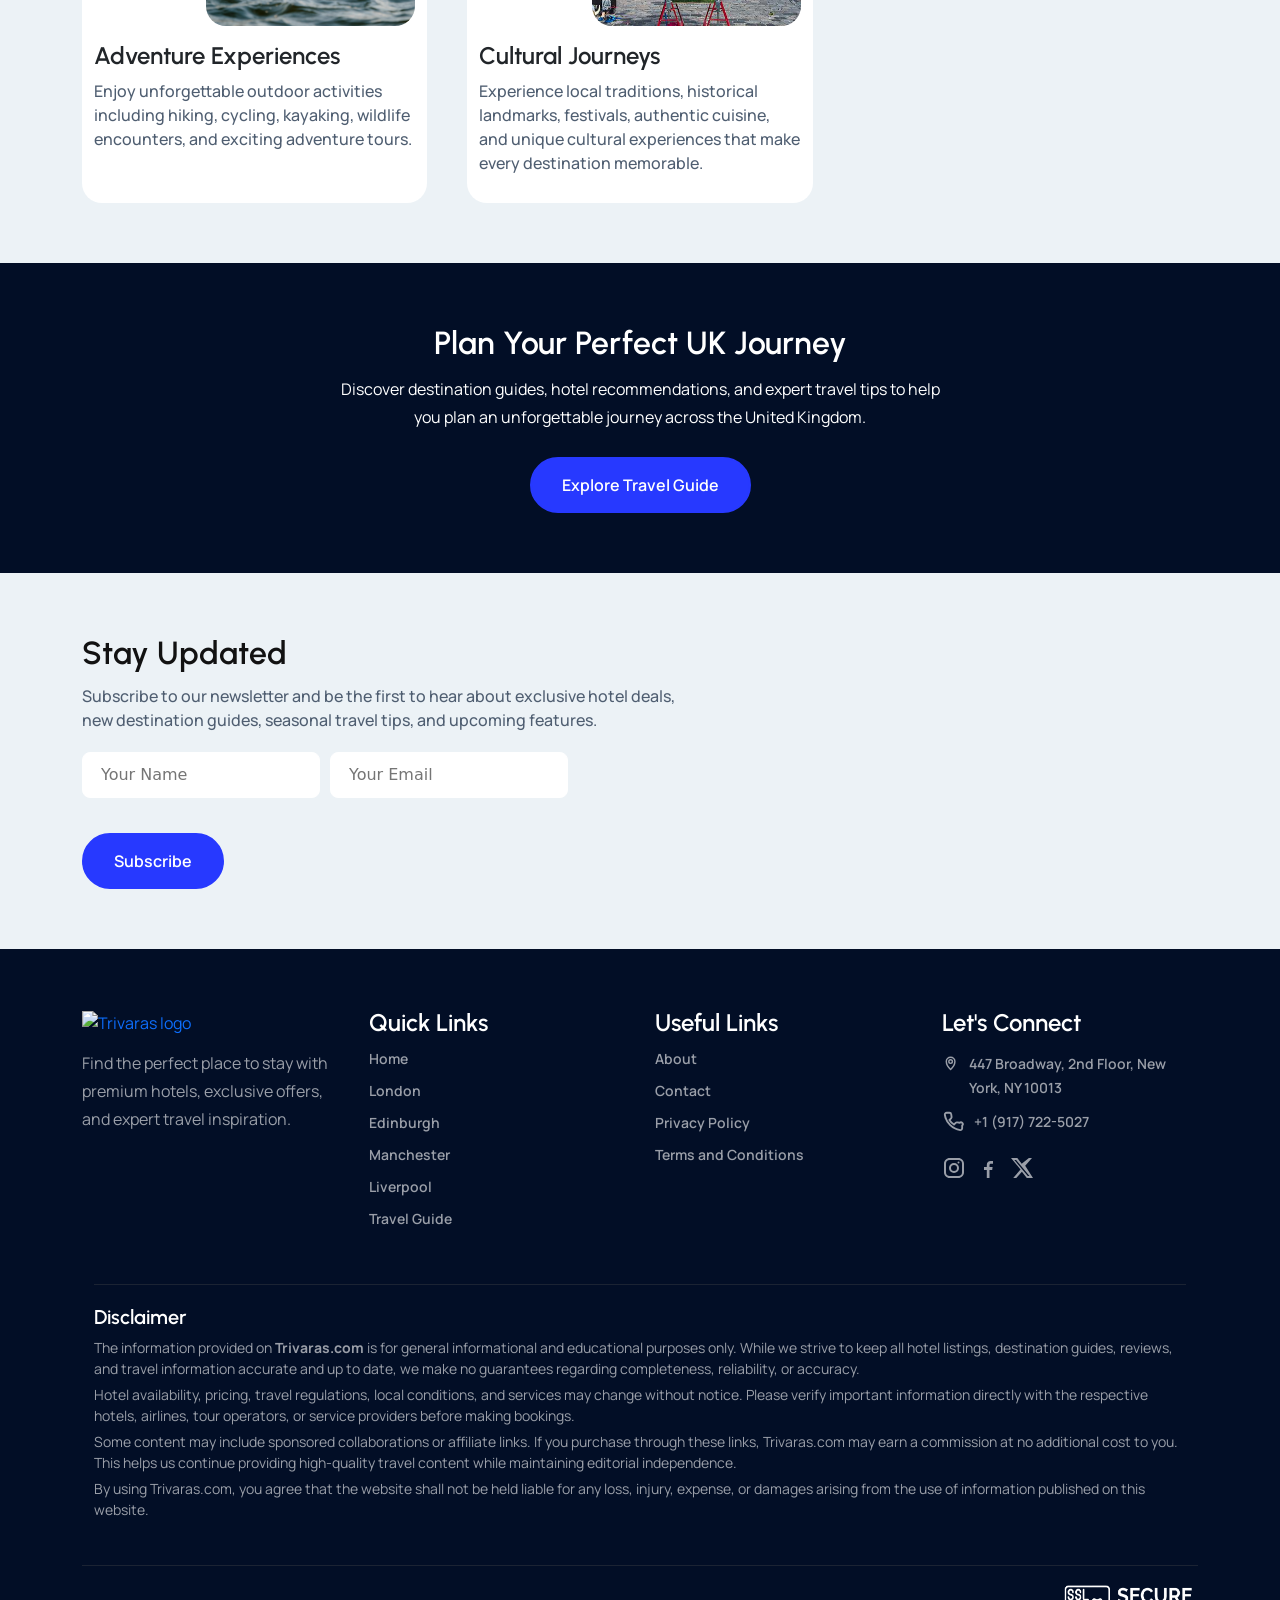
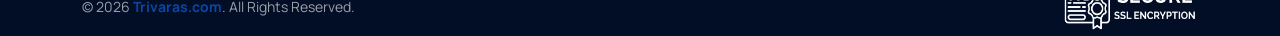
==== commit 07b1f928: "first commit" ====
--- a/index.html
+++ b/index.html
@@ -23,7 +23,7 @@
                         <!-- logo -->
                         <div class="header-logo">
                             <a href="./">
-                                <img src="images/logo.svg" alt="Trivaras logo">
+                                <img src="assets/images/trivaras-logo.png" alt="Trivaras logo">
 
                             </a>
                         </div>
@@ -276,7 +276,7 @@
                                 <div class="badge-text">Hotels</div>
                             </div>
                             <div class="image-block">
-                                <img src="assets/images/london.jpg" alt="">
+                                <img src="assets/images/luxury-h.jpg" alt="luxury">
                             </div>
                         </div>
                         <div class="explore-content-wrapper">
@@ -291,7 +291,7 @@
                                 <div class="badge-text">Cities</div>
                             </div>
                             <div class="image-block">
-                                <img src="assets/images/london.jpg" alt="">
+                                <img src="assets/images/breaks.jpg" alt="breaks">
                             </div>
                         </div>
                         <div class="explore-content-wrapper">
@@ -306,7 +306,7 @@
                                 <div class="badge-text">Nature</div>
                             </div>
                             <div class="image-block">
-                                <img src="assets/images/london.jpg" alt="">
+                                <img src="assets/images/nature.jpg" alt="nature">
                             </div>
                         </div>
                         <div class="explore-content-wrapper">
@@ -321,7 +321,7 @@
                                 <div class="badge-text">Adventure</div>
                             </div>
                             <div class="image-block">
-                                <img src="assets/images/london.jpg" alt="">
+                                <img src="assets/images/adventure.jpg" alt="adventure">
                             </div>
                         </div>
                         <div class="explore-content-wrapper">
@@ -336,7 +336,7 @@
                                 <div class="badge-text">Culture</div>
                             </div>
                             <div class="image-block">
-                                <img src="assets/images/london.jpg" alt="">
+                                <img src="assets/images/journeys.jpg" alt="journeys">
                             </div>
                         </div>
                         <div class="explore-content-wrapper">
--- a/assets/css/style.css
+++ b/assets/css/style.css
@@ -1289,7 +1289,178 @@
             #2739FF 50%,
             rgba(39, 57, 255, 0) 100%);
 }
+
 h2.underline-b-l::after {
     left: 0;
     transform: unset;
+}
+
+.london-in-do {
+    padding: 60px 0;
+    background-color: #020e26;
+}
+
+.london-grid {
+    display: grid;
+    grid-template-columns: repeat(4, 1fr);
+    gap: 22px;
+}
+
+.london-grid-card-img {
+    height: 190px;
+    overflow: hidden;
+}
+
+.london-grid-card-img img {
+    width: 100%;
+    height: 100%;
+    object-fit: cover;
+    transition: 0.6s ease;
+}
+
+.london-in h2 {
+    margin: 0px 0px 0px 0px;
+    text-transform: capitalize;
+    line-height: 1.3em;
+    color: #ffff;
+    font-weight: 600;
+    margin-bottom: 50px;
+}
+
+.london-in h2 span {
+    color: #2739FF;
+}
+
+.london-grid-card {
+    background: #fff;
+    border-radius: 0.6875rem;
+    overflow: hidden;
+    transition: 0.4s ease;
+    box-shadow: 0 11px 30px rgb(192 147 66 / 5%);
+}
+
+.london-grid-card-img img {
+    width: 100%;
+    height: 100%;
+    object-fit: cover;
+    transition: 0.6s ease;
+}
+
+.london-in h2 {
+    margin: 0px 0px 0px 0px;
+    text-transform: capitalize;
+    line-height: 1.3em;
+    color: #fff;
+    font-weight: 600;
+    margin-bottom: 50px;
+}
+
+.london-grid-card-content {
+    padding: 1.375rem;
+}
+
+.london-grid-card-content h3 {
+    font-size: 1.5rem;
+    margin-bottom: 12px;
+    font-weight: 600;
+    line-height: 1.2;
+    letter-spacing: 0.3px;
+}
+
+.section-title {
+    text-align: center;
+    margin-bottom: 50px;
+}
+
+.section-title span {
+    color: #2739FF;
+    font-weight: 600;
+    text-transform: uppercase;
+    letter-spacing: 1px;
+}
+
+.section-title h2 {
+    font-size: 32px;
+    margin: 0px 0px 0px 0px;
+    text-transform: capitalize;
+    line-height: 1.3em;
+    color: #121212;
+    font-weight: 600;
+    margin-bottom: 40px;
+}
+
+.section-title p {
+    color: #666;
+    max-width: 650px;
+    margin: auto;
+    line-height: 1.7;
+}
+
+.faq {
+    display: flex;
+    flex-direction: column;
+    gap: 20px;
+}
+
+.faq-item {
+    background: #fff;
+    border-radius: 15px;
+    overflow: hidden;
+    box-shadow: 0 8px 30px rgba(0, 0, 0, .08);
+    transition: .3s;
+}
+
+.faq-item.active {
+    border-left: 5px solid #2739FF;
+}
+
+.faq-question {
+    width: 100%;
+    border: none;
+    background: none;
+    cursor: pointer;
+    padding: 16px 30px;
+    font-size: 20px;
+    font-weight: 600;
+    display: flex;
+    justify-content: space-between;
+    align-items: center;
+}
+
+.icon {
+    width: 36px;
+    height: 36px;
+    border-radius: 50%;
+    background: #2739FF;
+    color: #fff;
+    display: flex;
+    align-items: center;
+    justify-content: center;
+    font-size: 24px;
+    transition: .3s;
+}
+
+.faq-answer {
+    max-height: 0;
+    overflow: hidden;
+    transition: max-height .4s ease;
+}
+
+.faq-answer p {
+    padding: 0 30px 25px;
+    color: #666;
+    line-height: 1.8;
+}
+
+.faq-item.active .faq-answer {
+    max-height: 300px;
+}
+
+.faq-item.active .icon {
+    transform: rotate(45deg);
+}
+
+section.faq-section {
+    background-color: #ecf2f6;
+    padding: 60px 0;
 }
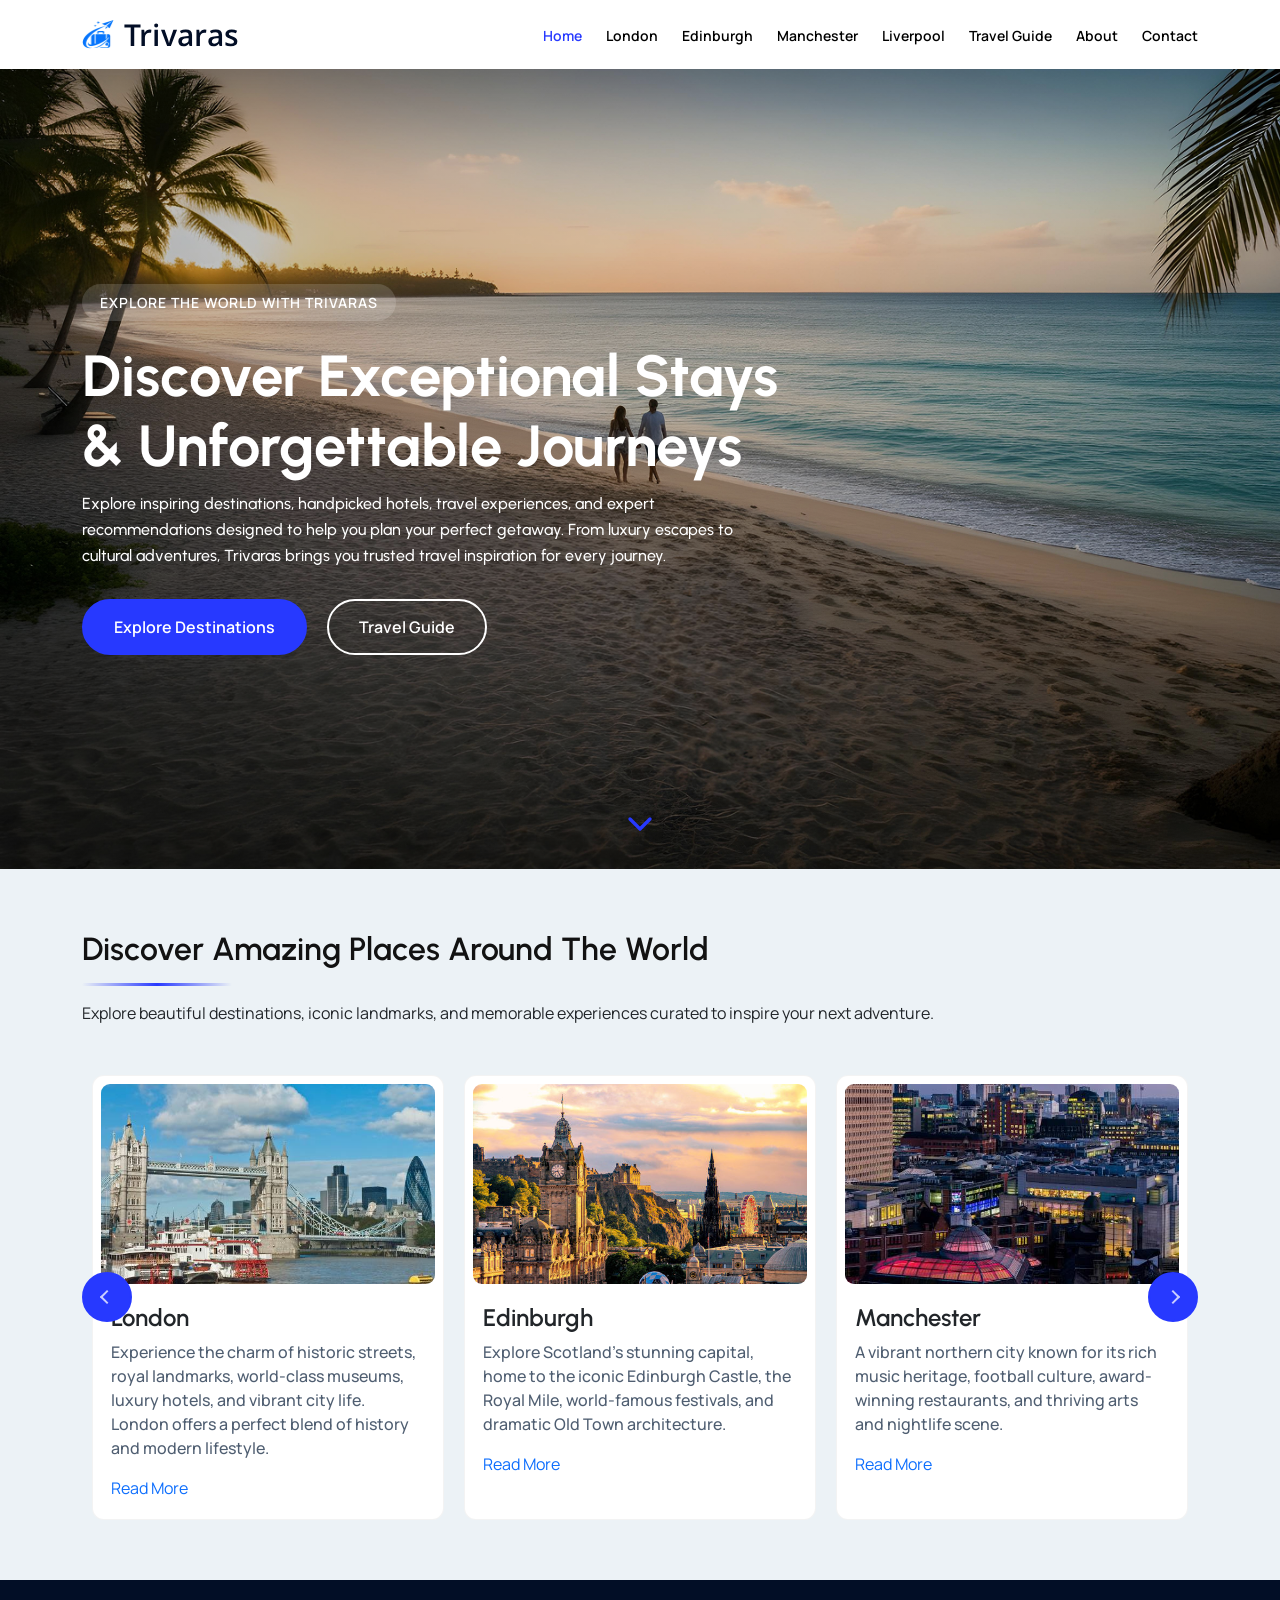
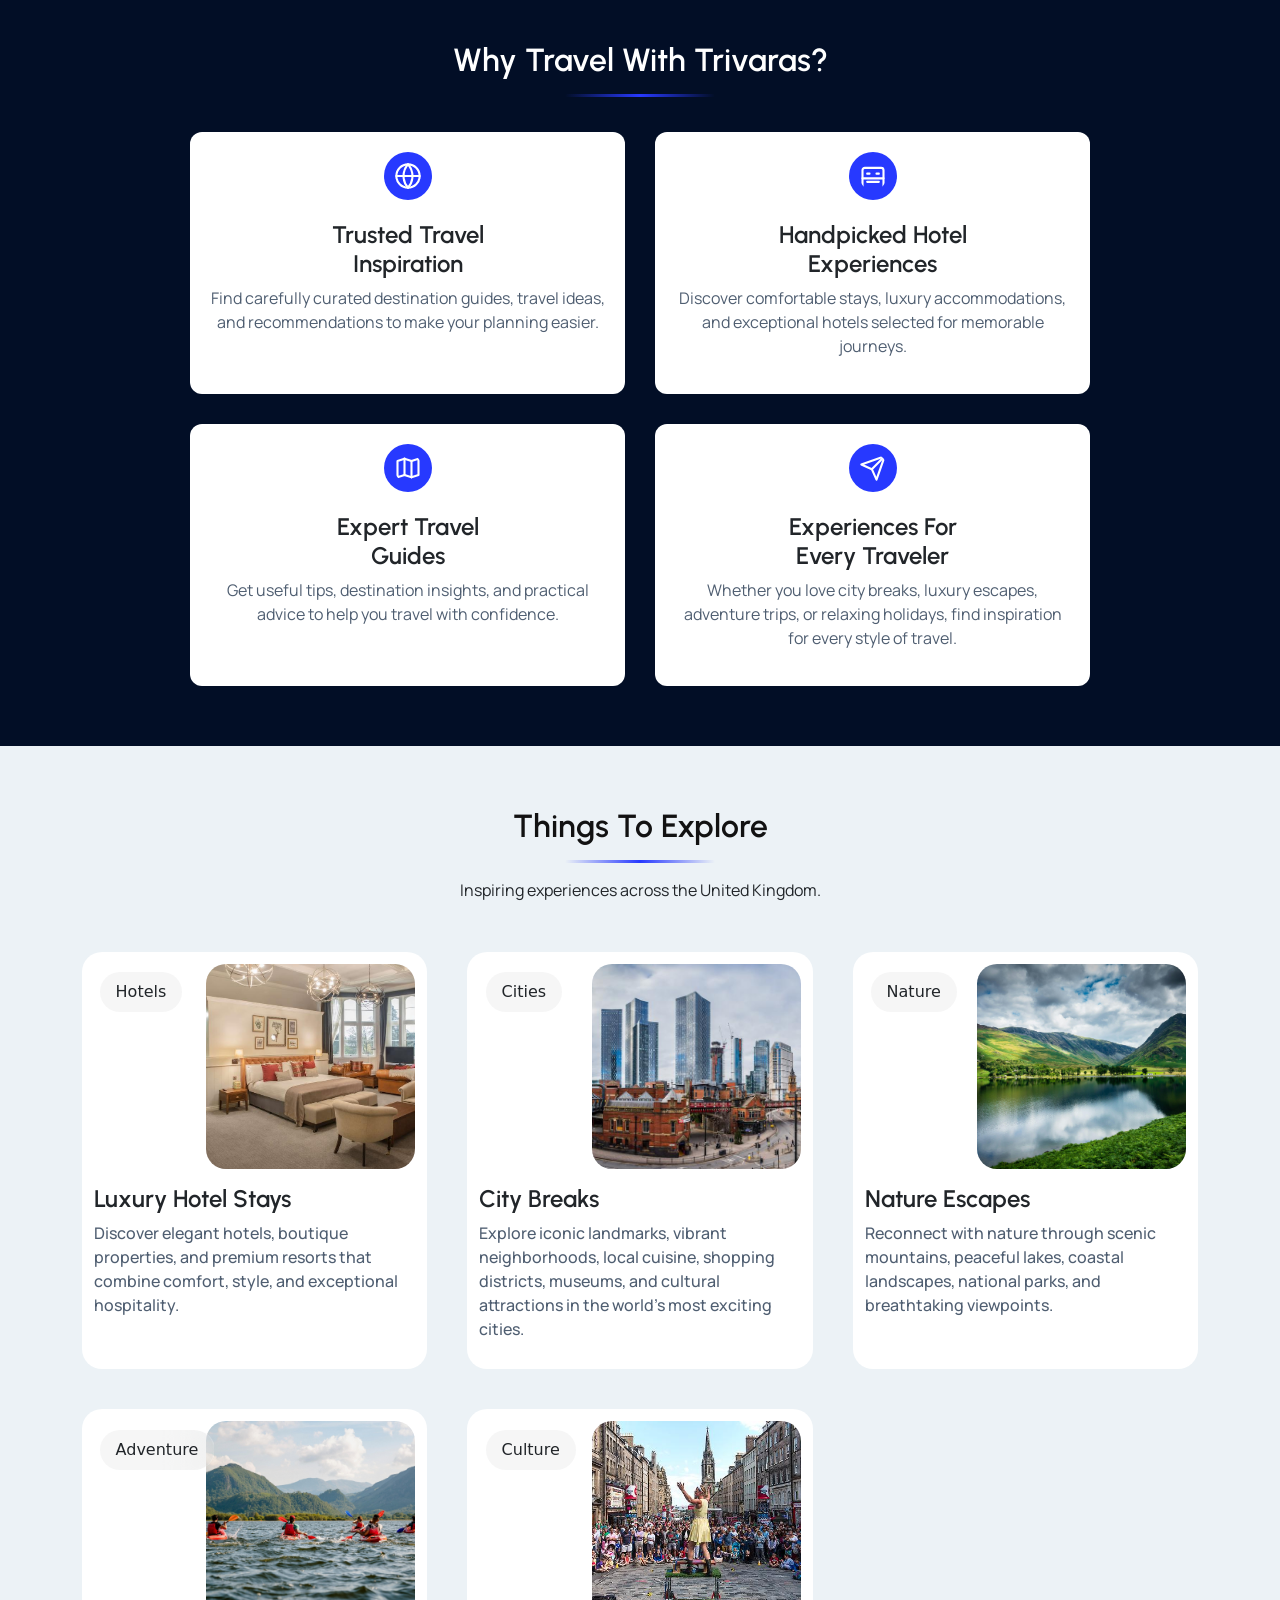
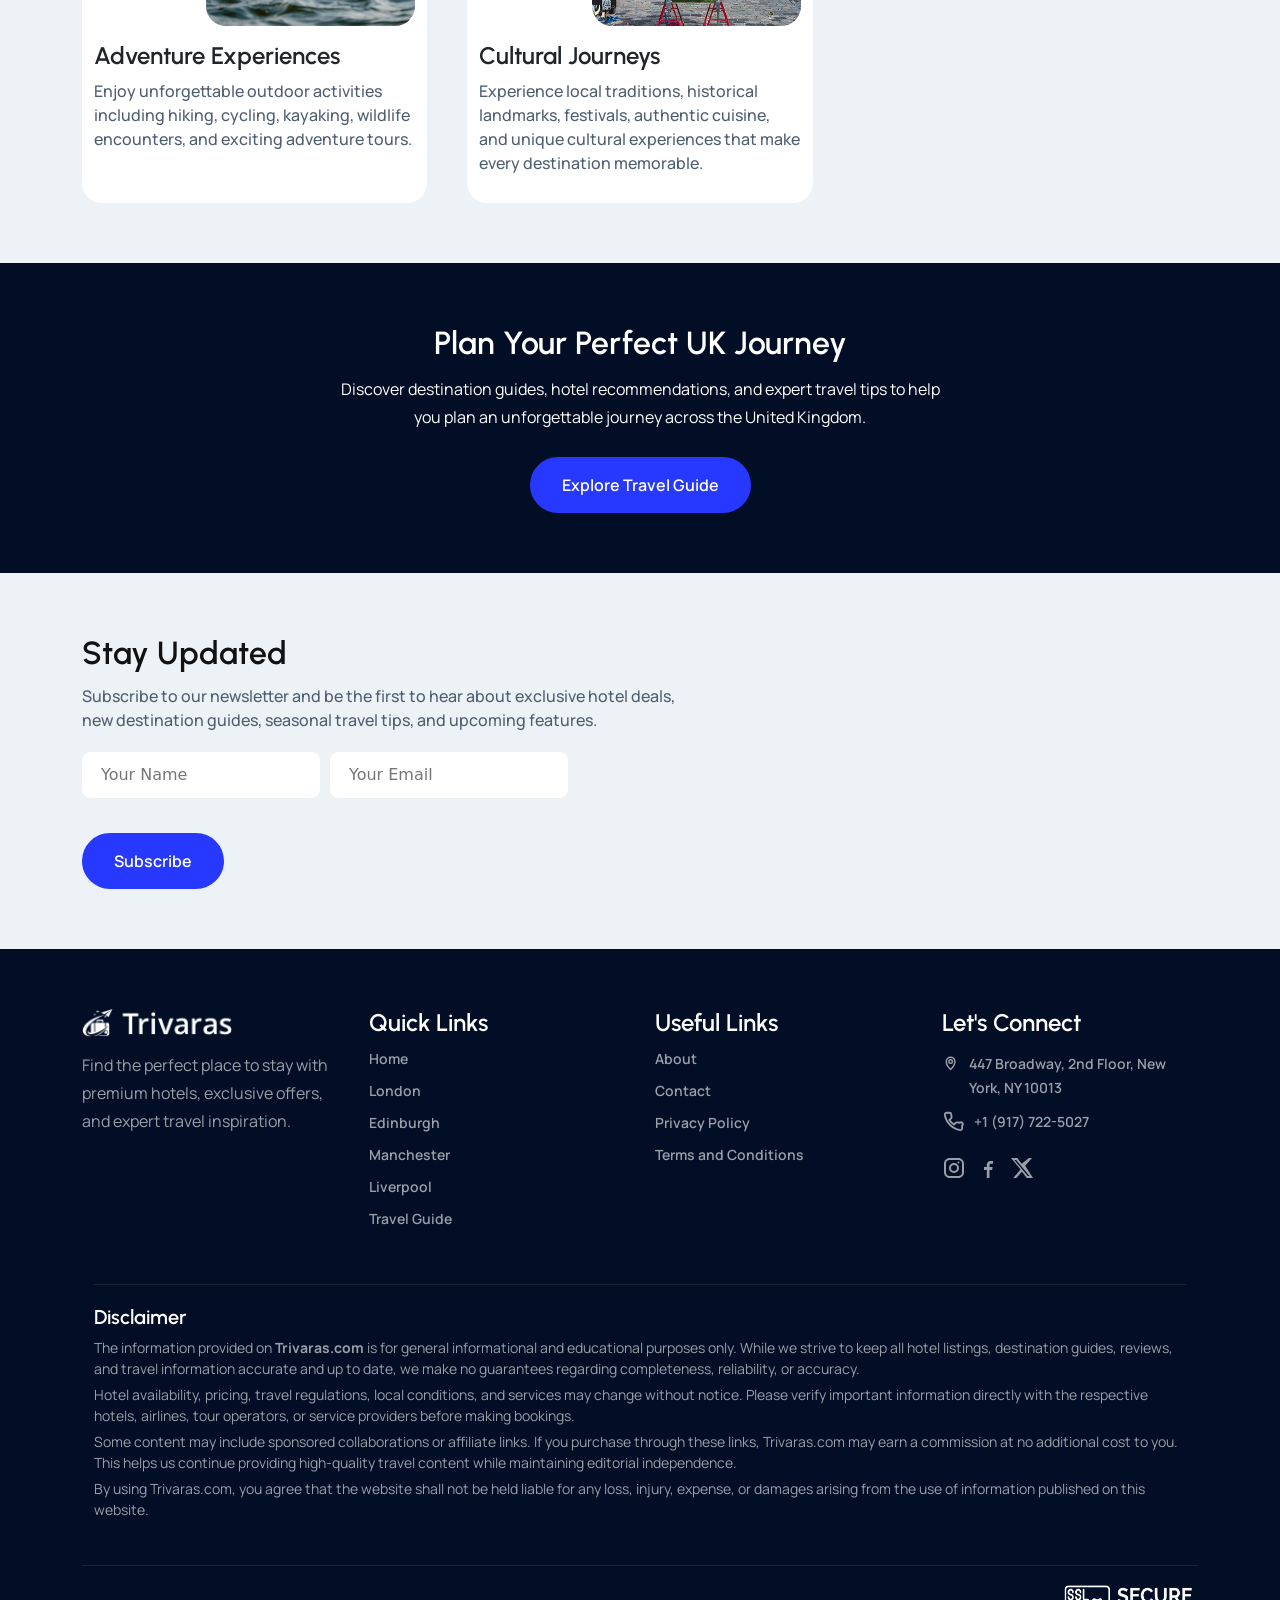
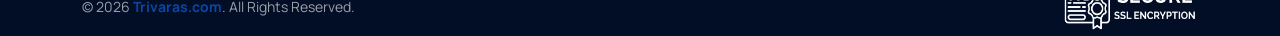
==== commit 3aae7a30: "first commit" ====
--- a/index.html
+++ b/index.html
@@ -10,6 +10,7 @@
     <link rel="stylesheet" href="assets/css/slick-theme.css">
     <link rel="stylesheet" href="assets/css/style.css">
     <link rel="stylesheet" href="assets/css/responsive.css">
+    <link rel="shortcut icon" href="assets/images/favicon-32x32.png" type="image/x-icon">
 </head>
 
 <body>
@@ -23,7 +24,7 @@
                         <!-- logo -->
                         <div class="header-logo">
                             <a href="./">
-                                <img src="assets/images/trivaras-logo.png" alt="Trivaras logo">
+                                <img src="assets/images/logo.png" alt="Trivaras logo">
 
                             </a>
                         </div>
@@ -398,7 +399,7 @@
             <div class="footer-inner">
                 <div class="footer-logo">
                     <a href="./">
-                        <img src="images/logo.svg" alt="Trivaras logo">
+                        <img src="assets/images/footer-logo.png" alt="Trivaras logo">
 
                     </a>
                     <p>Find the perfect place to stay with premium hotels, exclusive offers, and expert travel
@@ -407,7 +408,7 @@
                 <div class="footer-link">
                     <h2>Quick Links</h2>
                     <ul>
-                        <li><a href="/">Home</a></li>
+                        <li><a href="./">Home</a></li>
                         <li><a href="london">London</a></li>
                         <li><a href="edinburgh">Edinburgh</a></li>
                         <li><a href="manchester">Manchester</a></li>
--- a/assets/css/style.css
+++ b/assets/css/style.css
@@ -667,6 +667,11 @@
     gap: 30px;
 }
 
+.footer-logo img {
+    max-width: 150px;
+    width: 100%;
+}
+
 .footer-inner h2 {
     color: #fff;
     font-size: 24px;
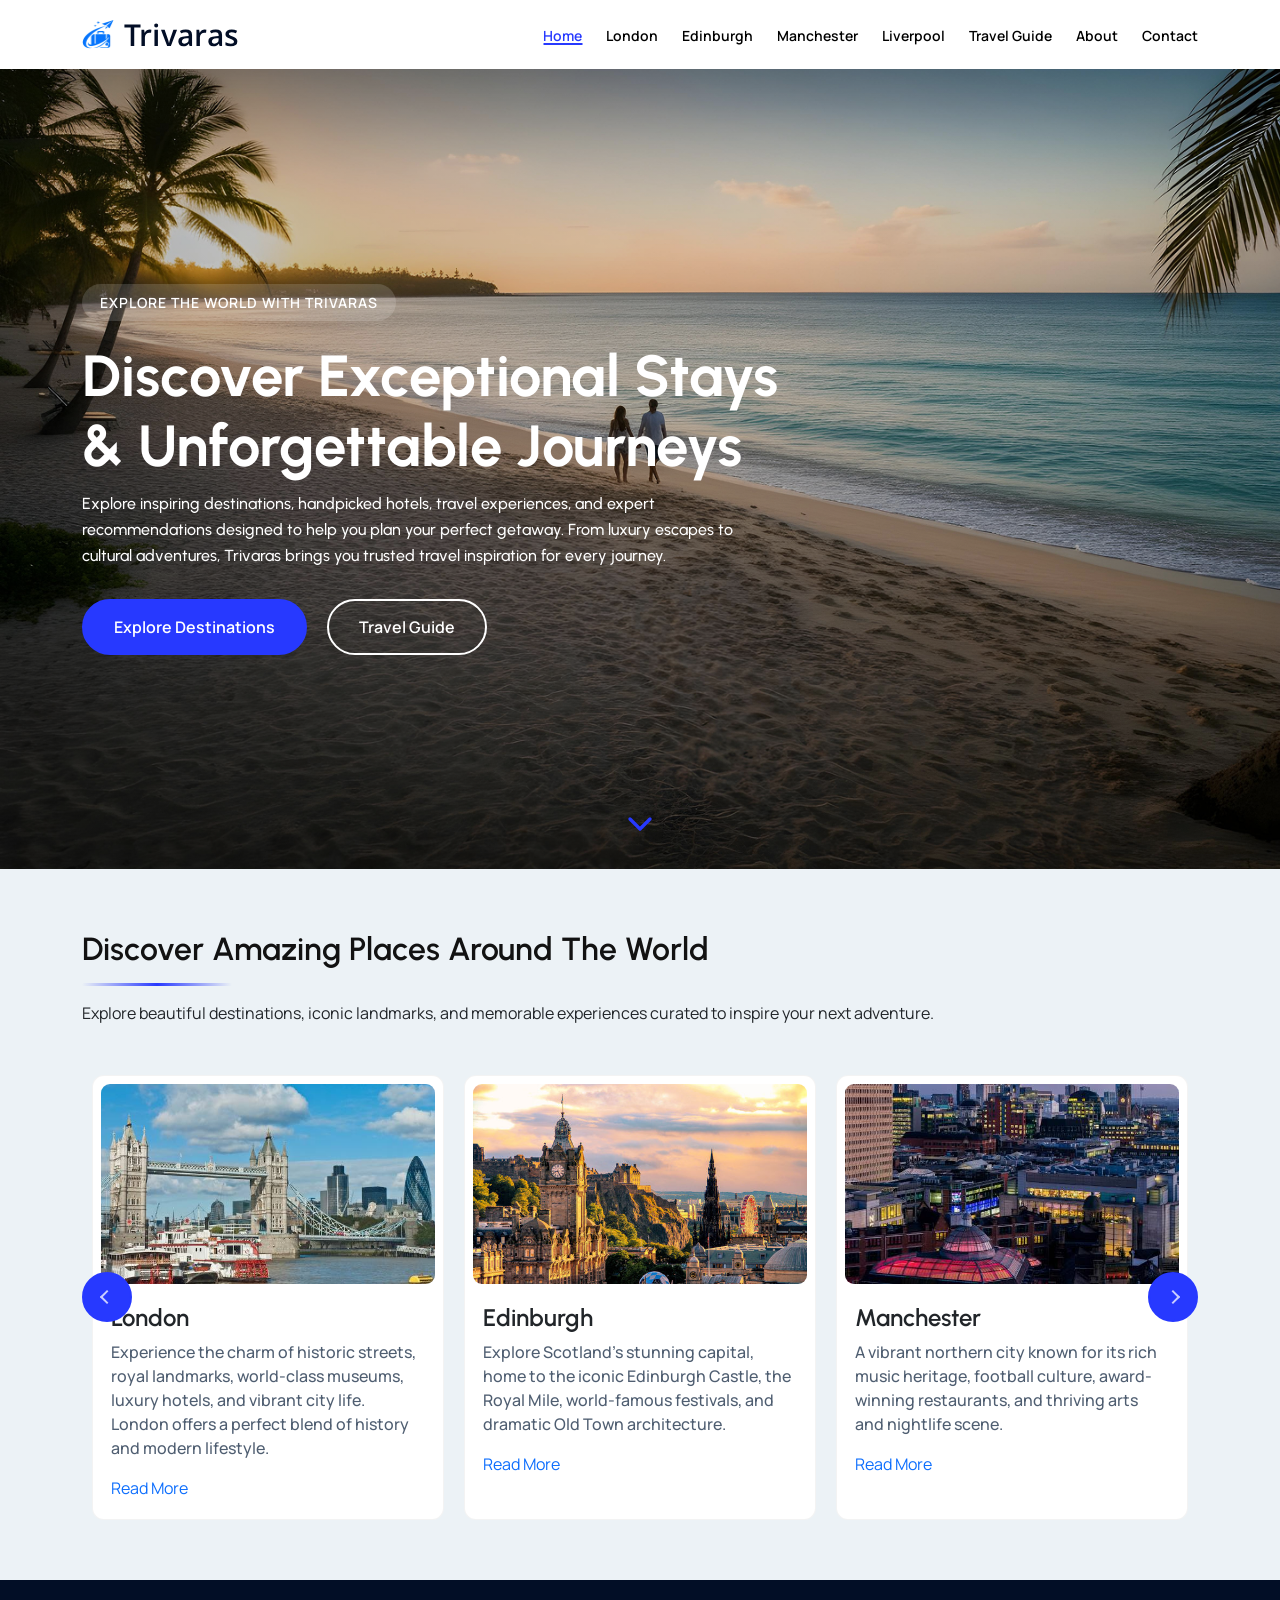
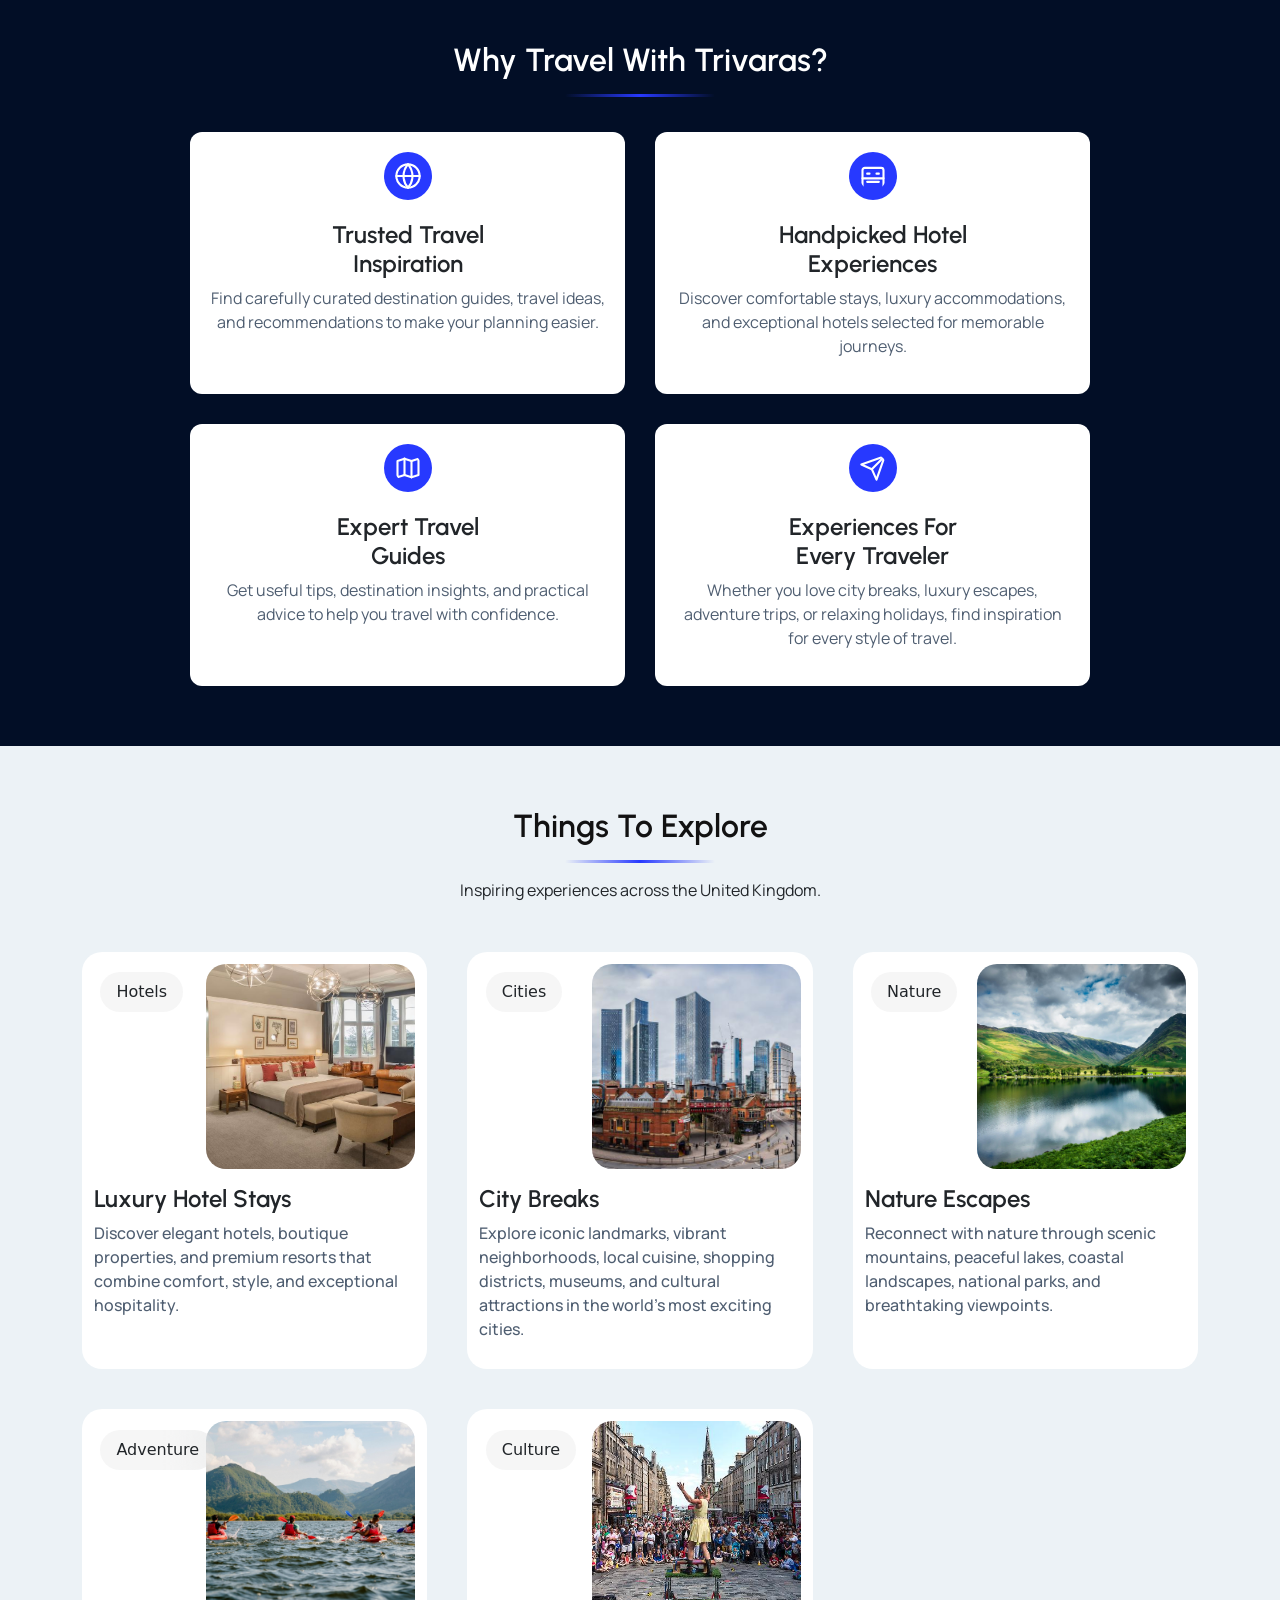
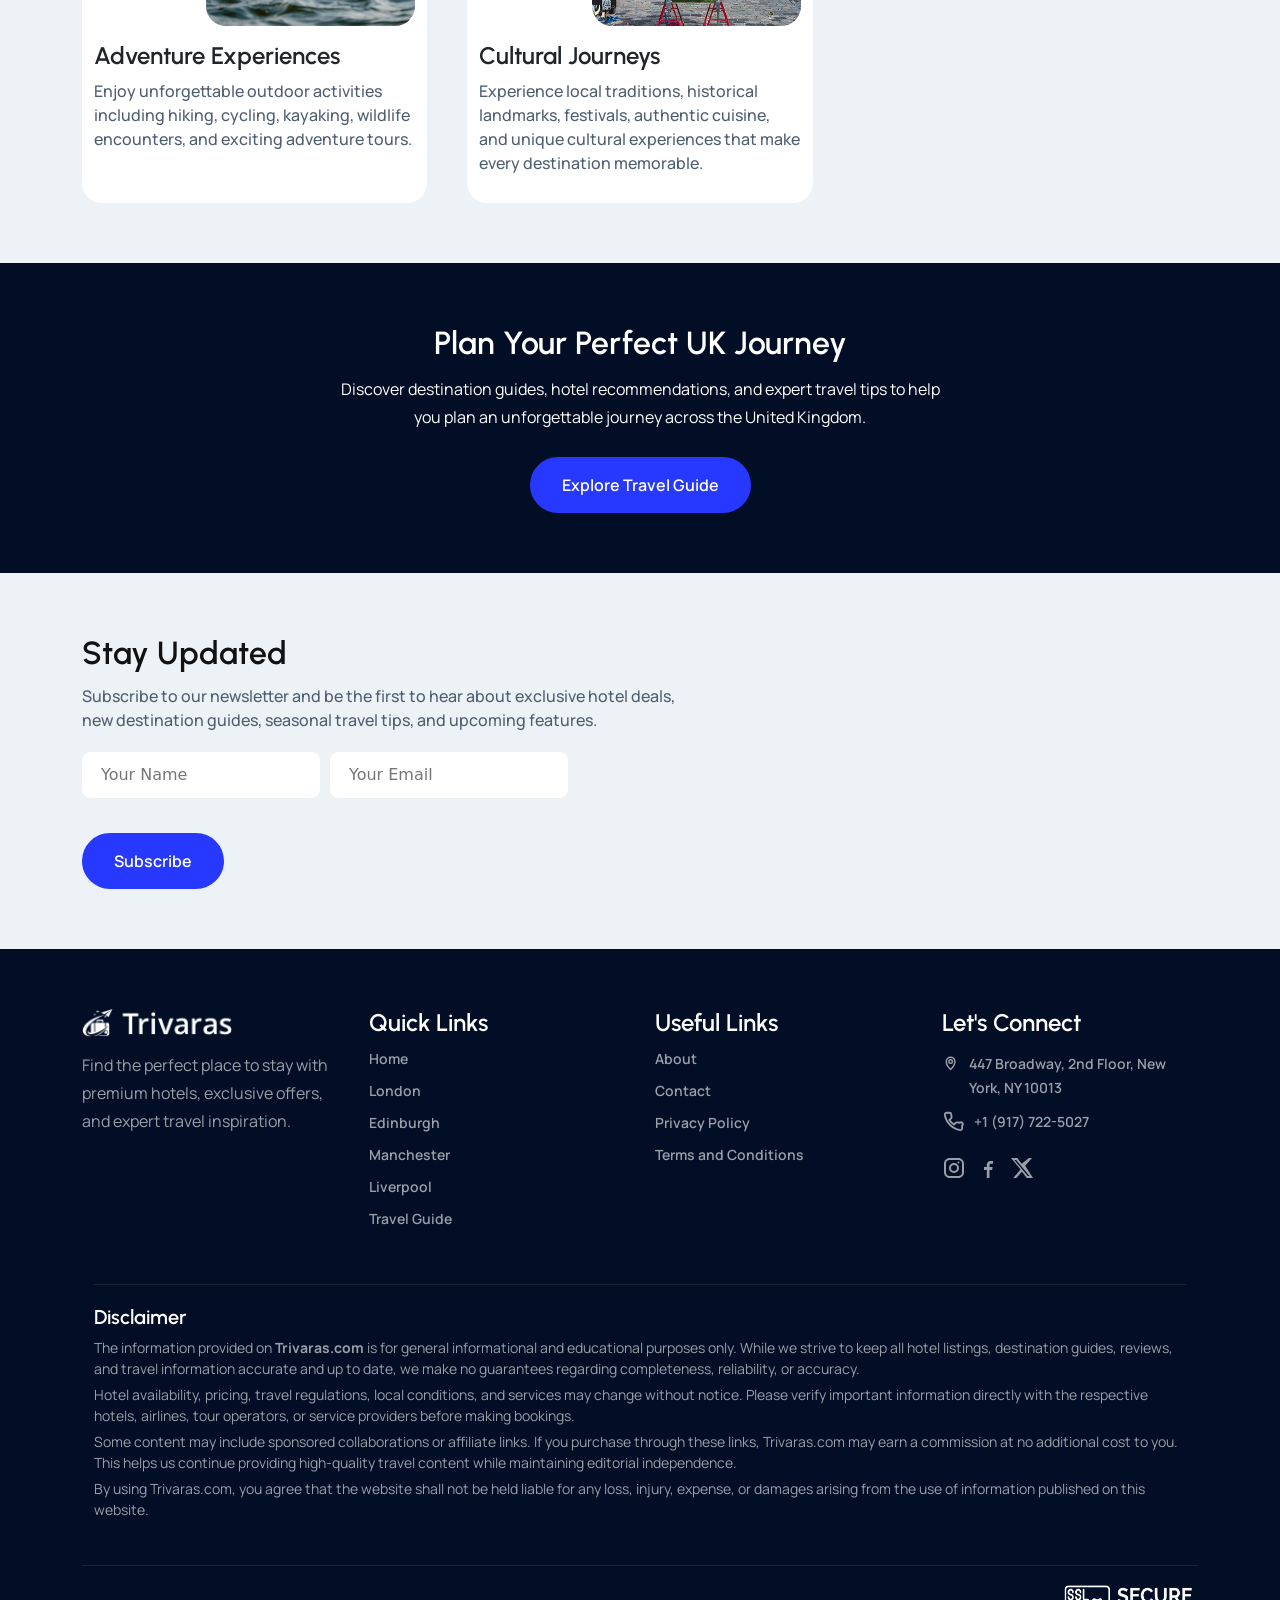
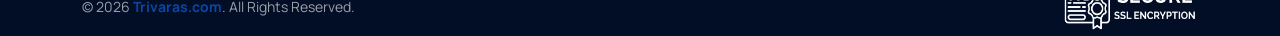
==== commit 83041b70: "first commit" ====
--- a/index.html
+++ b/index.html
@@ -99,8 +99,8 @@
                         designed to help you plan your perfect getaway. From luxury escapes to cultural adventures,
                         Trivaras brings you trusted travel inspiration for every journey.</p>
                     <div class="hero-btn">
-                        <a href="#">Explore Destinations</a>
-                        <a href="#">Travel Guide</a>
+                        <a href="#nextSection">Explore Destinations</a>
+                        <a href="travel-guide">Travel Guide</a>
                     </div>
                     <div class="scroll-down">
                         <a href="#nextSection" id="scrollBtn">
--- a/assets/css/style.css
+++ b/assets/css/style.css
@@ -701,6 +701,34 @@
     opacity: .6;
 }
 
+.footer-link ul li a:hover {
+    color: #2739FF;
+    opacity: 1;
+    padding-left: 6px;
+}
+
+.menu-list ul li a::before {
+    content: "";
+    position: absolute;
+    left: 50%;
+    bottom: 0;
+    width: 0;
+    height: 2px;
+    background: #2739FF;
+    transform: translateX(-50%);
+    transition: width 0.3s ease;
+}
+
+.menu-list ul li a:hover {
+    color: #2739FF;
+}
+
+.menu-list ul li a:hover::before,
+.menu-list ul li a.active::before {
+    width: 100%;
+}
+
+
 .footer-logo p {
     font-size: 1rem;
     font-weight: 400;
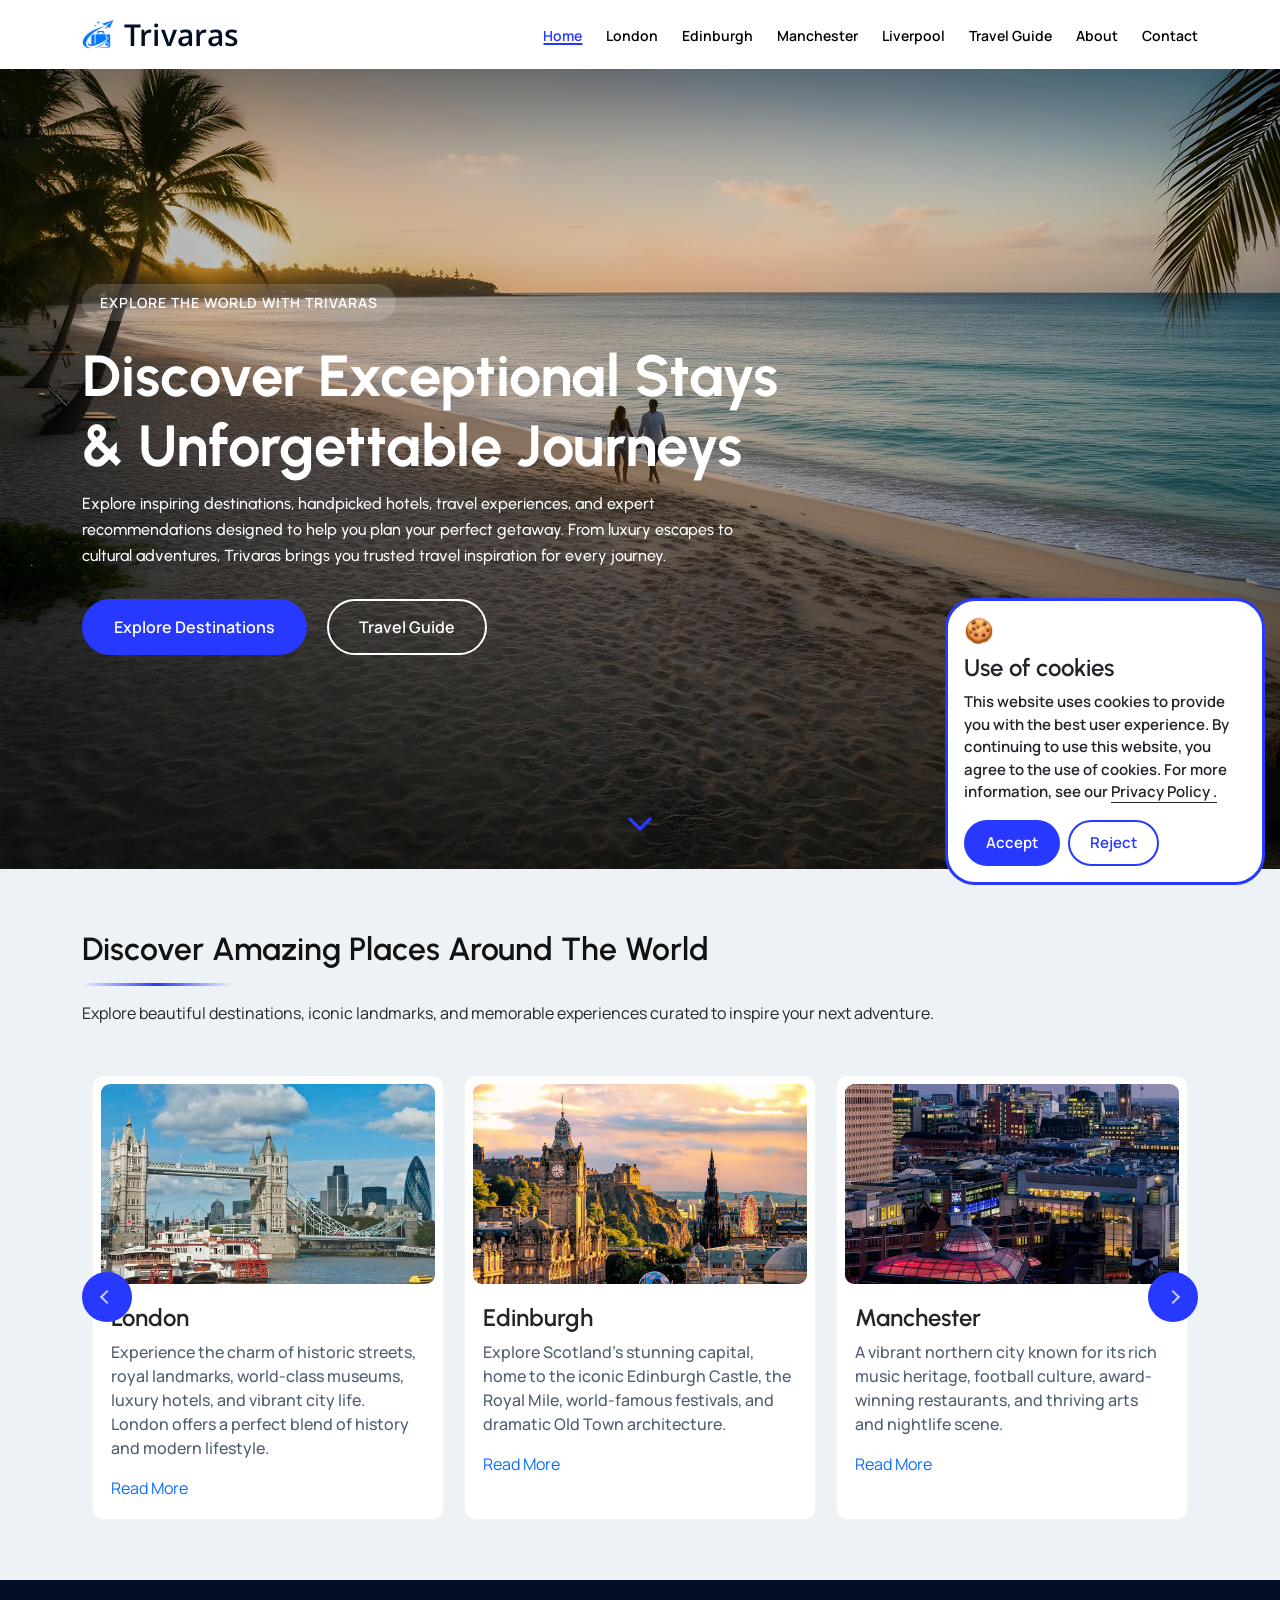
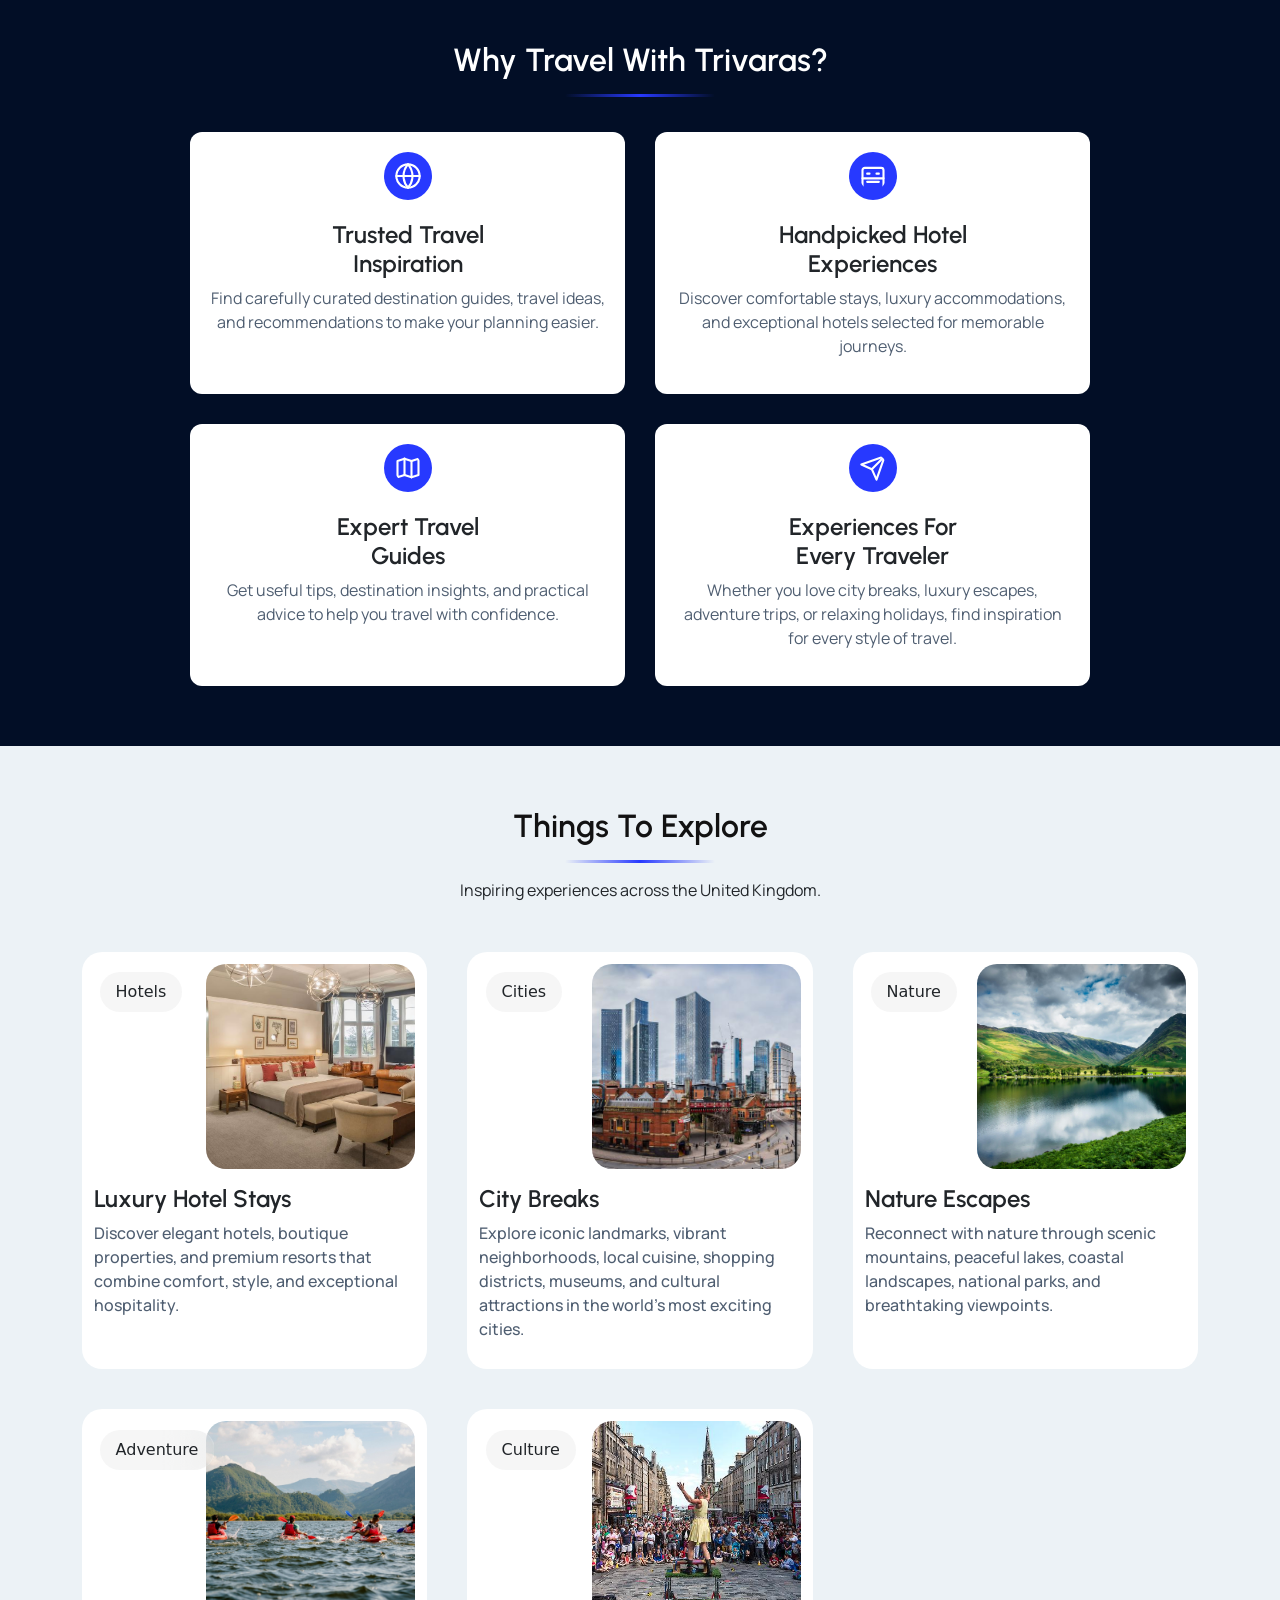
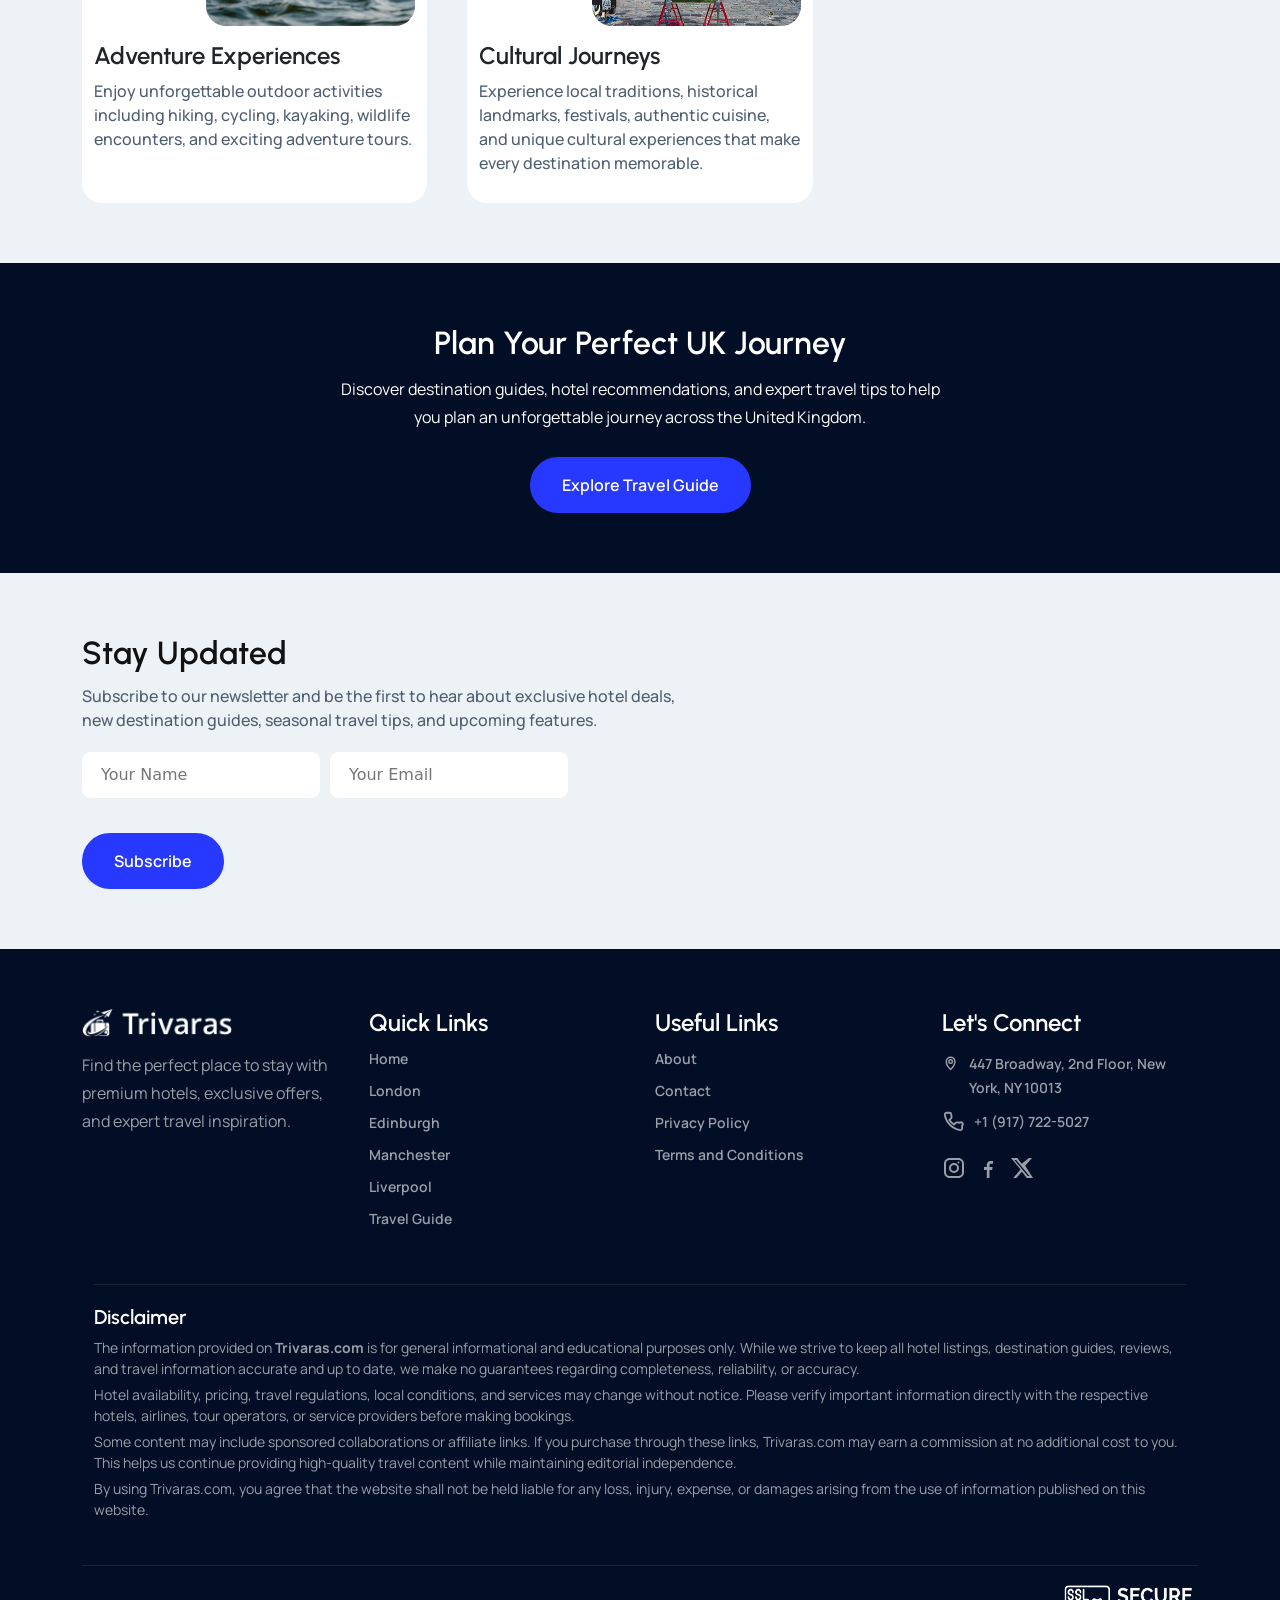
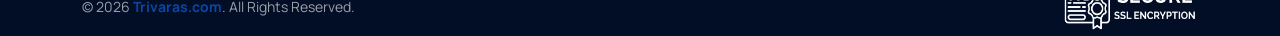
==== commit fa1d9417: "first commit" ====
--- a/index.html
+++ b/index.html
@@ -527,6 +527,34 @@
     <!--========= Footer Section End  ========= -->
 
     <!--  -->
+
+
+    <div class="card cookie-alert">
+        <div class="card-body">
+            <h4 class="card-title">🍪</h4>
+            <h5 class="card-title"> Use of cookies</h5>
+            <p class="card-text">This website uses cookies to provide you with the best user experience. By continuing
+                to use this website, you agree to the use of cookies. For more information, see our  <a
+                    href="privacy-policy"> Privacy Policy .</a></p>
+
+            <div class="btn-toolbar justify-content-start gap-2">
+                <a href="javascript:void(0)" class="butn theme  accept-cookies">Accept</a>
+                <a href="javascript:void(0)" class="butn theme reject-cookies">Reject</a>
+            </div>
+        </div>
+    </div>
+
+
+
+
+
+
+
+
+
+
+
+
     <script src="assets/js/bootstrap.bundle.min.js"></script>
     <script src="assets/js/jquery.min.js"></script>
     <script src="assets/js/slick.js"></script>
--- a/assets/css/style.css
+++ b/assets/css/style.css
@@ -1496,4 +1496,80 @@
 section.faq-section {
     background-color: #ecf2f6;
     padding: 60px 0;
-}+}
+
+/* Cookies CSS Start */
+.cookie-alert {
+    position: fixed;
+    bottom: 15px;
+    right: 15px;
+    width: 320px;
+    margin: 0 !important;
+    z-index: 999;
+    opacity: 0;
+    transform: translateY(100%);
+    transition: all 500ms ease-out;
+    border: 3px solid #2739FF;
+    border-radius: 1.875rem;
+}
+
+.cookie-alert.show {
+    opacity: 1;
+    transform: translateY(0%);
+    transition-delay: 1000ms;
+}
+
+.cookie-alert .card-title {
+    font-size: 1.5rem;
+    font-weight: 600;
+    color: var(--charcoal);
+}
+
+.cookie-alert .card-text {
+    font-size: 0.9375rem;
+    line-height: 1.5;
+    margin-bottom: 1rem;
+    color: var(--charcoal);
+    font-weight: 600;
+}
+
+.cookie-alert .card-text a {
+    color: var(--theme);
+    text-decoration: underline;
+    text-underline-offset: 5px;
+}
+
+.btn-toolbar .butn {
+    padding: 0.625rem 1.25rem;
+    font-size: 0.9375rem;
+}
+
+.accept-cookies {
+    padding: 0.875rem 1.875rem;
+    border-radius: 3.125rem;
+    text-decoration: none;
+    font-size: 1rem;
+    font-weight: 600;
+    transition: 0.3s ease;
+    display: inline-block;
+    font-family: var(--heading-font);
+    border: 0.125rem solid #2739ff;
+    background-color: #2739ff;
+    color: var(--white);
+}
+
+.reject-cookies {
+    padding: 0.875rem 1.875rem;
+    border-radius: 3.125rem;
+    text-decoration: none;
+    font-size: 1rem;
+    font-weight: 600;
+    transition: 0.3s ease;
+    display: inline-block;
+    font-family: var(--heading-font);
+    border: 0.125rem solid #2739ff;
+    background-color: transparent;
+    color: #2739ff;
+}
+
+/* Cookies CSS End */
--- a/assets/css/responsive.css
+++ b/assets/css/responsive.css
@@ -11,6 +11,10 @@
     .hero-sec {
         padding: 4.25rem 0;
         height: 38rem;
+    }
+
+    .inr-bnr {
+        height: 24.625rem;
     }
 }
 
@@ -77,6 +81,26 @@
         gap: 20px;
 
     }
+
+    .what-we-share .row .col-lg-3.col-md-6 {
+        margin-bottom: 20px;
+    }
+
+    .transform-grid {
+        display: grid;
+        grid-template-columns: repeat(2, 1fr);
+        gap: 10px;
+    }
+
+    .london-grid {
+        grid-template-columns: repeat(2, 1fr);
+    }
+}
+
+@media (max-width: 767px) {
+    .about_cards-inr .row .col-md-6 {
+        margin-bottom: 20px;
+    }
 }
 
 @media (max-width: 575px) {
@@ -97,4 +121,19 @@
     .stay-updated-inner .form-wrapper-box .form-wrapper input {
         width: 100%;
     }
+
+    .footer-inner {
+        grid-template-columns: repeat(1, 1fr);
+    }
+
+    .transform-grid {
+        display: grid;
+        grid-template-columns: repeat(1, 1fr);
+        gap: 10px;
+    }
+
+    .london-grid {
+        grid-template-columns: repeat(1, 1fr);
+    }
+
 }
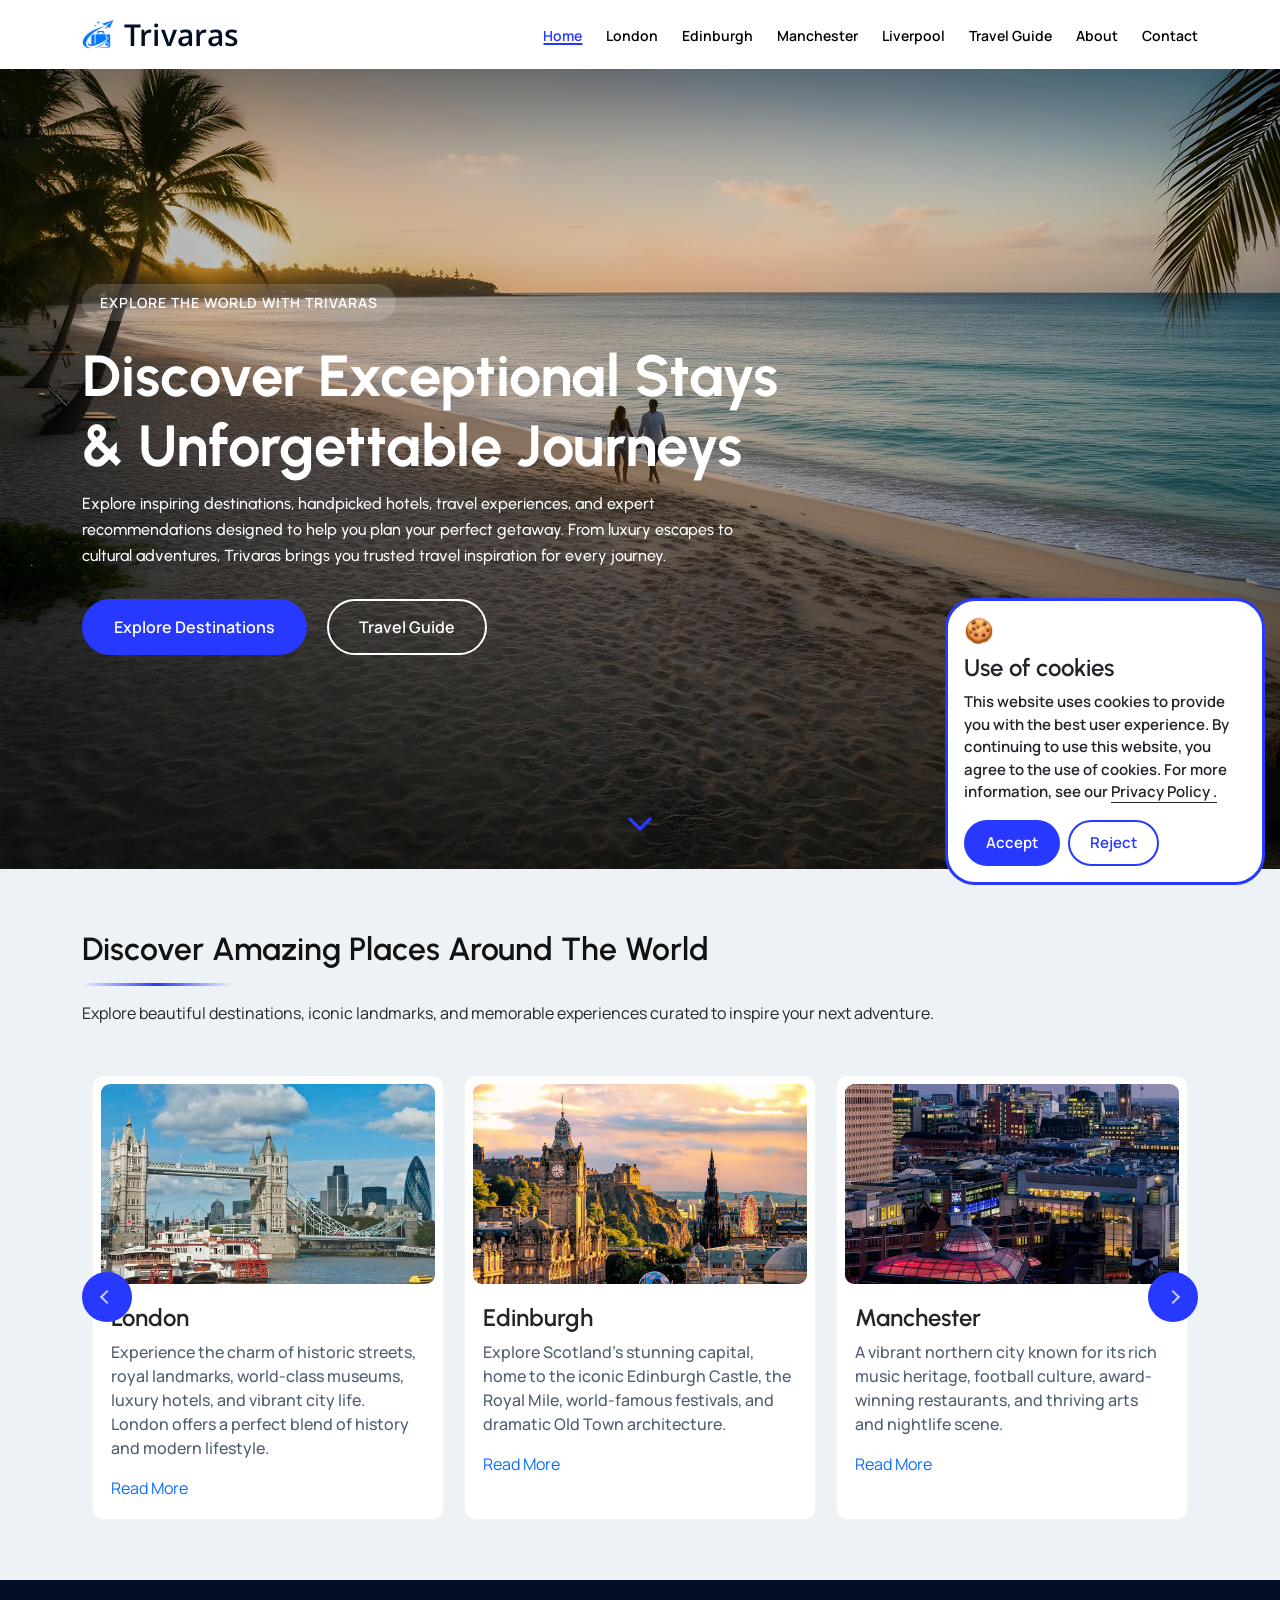
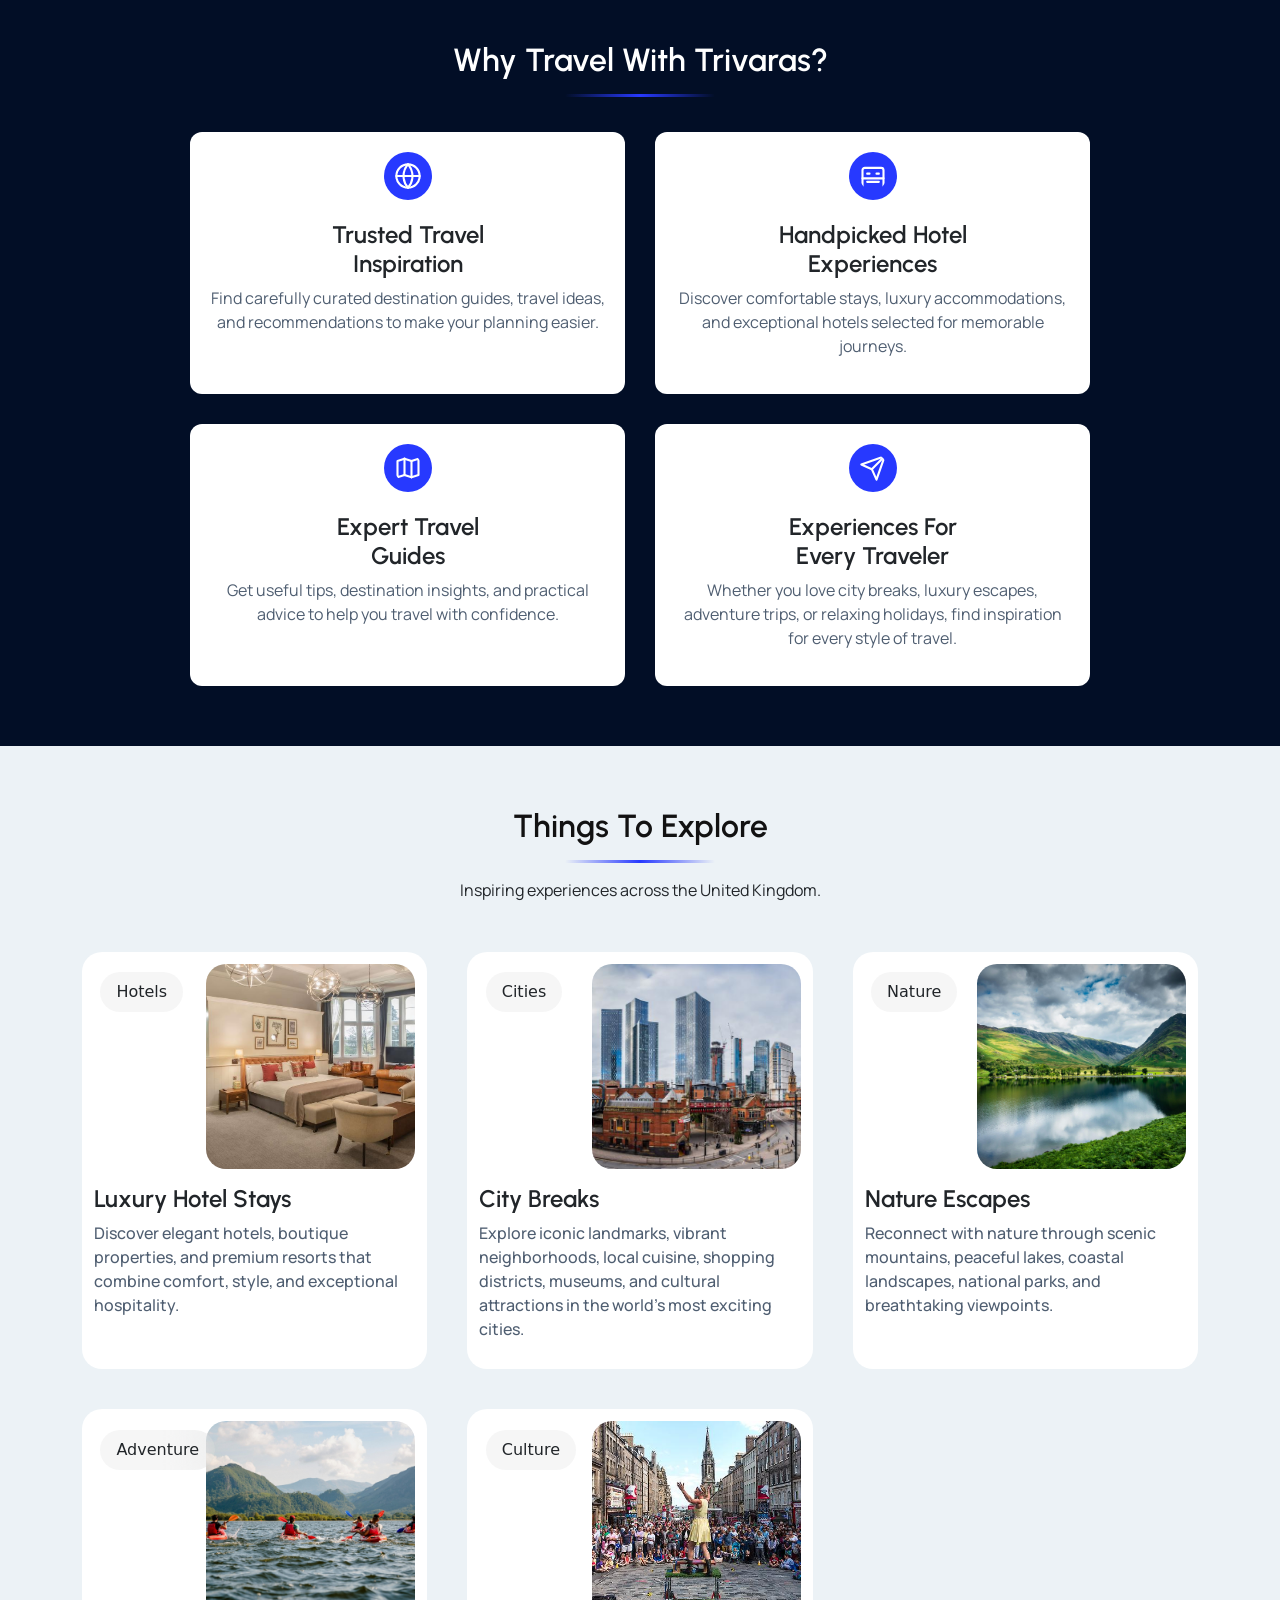
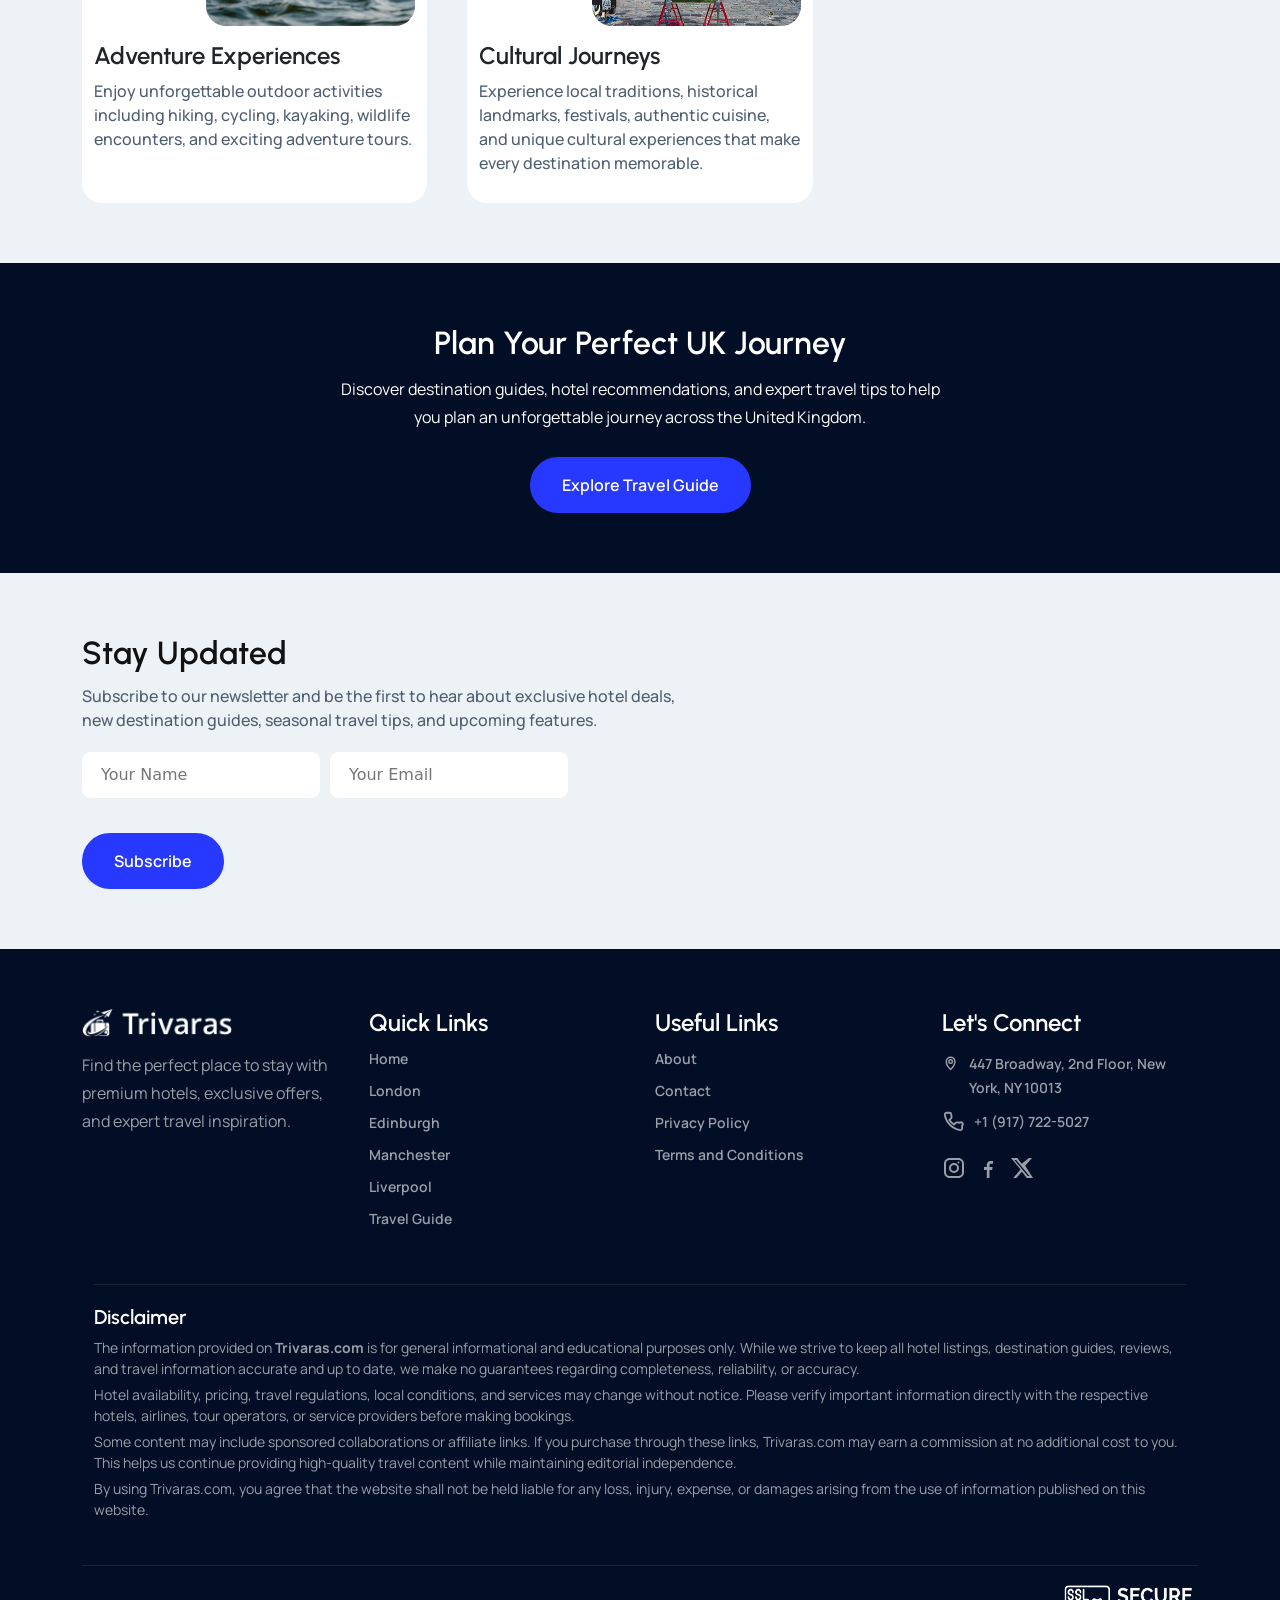
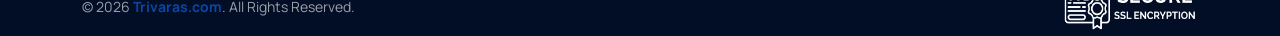
==== commit 05bcb68e: "first commit" ====
--- a/index.html
+++ b/index.html
@@ -4,6 +4,25 @@
 <head>
     <meta charset="UTF-8">
     <meta name="viewport" content="width=device-width, initial-scale=1.0">
+    <meta name="robots" content="index, follow">
+    <meta name="description"
+        content="Explore London, Edinburgh, Manchester, Liverpool, travel guides, attractions, and expert tips with Trivaras.">
+
+    <link rel="canonical" href="https://trivaras.com/">
+
+    <meta property="og:type" content="website">
+    <meta property="og:site_name" content="Trivaras">
+    <meta property="og:title" content="Trivaras | Discover the Best of the UK">
+    <meta property="og:description"
+        content="Explore London's landmarks, Edinburgh's history, Manchester's culture, Liverpool's heritage, and detailed UK travel guides.">
+    <meta property="og:url" content="https://trivaras.com/">
+    <meta property="og:image" content="https://trivaras.com/assets/images/og-image.jpg">
+
+    <meta name="twitter:card" content="summary_large_image">
+    <meta name="twitter:title" content="Trivaras | Discover the Best of the UK">
+    <meta name="twitter:description"
+        content="Explore London's landmarks, Edinburgh's history, Manchester's culture, Liverpool's heritage, and detailed UK travel guides.">
+    <meta name="twitter:image" content="https://trivaras.com/assets/images/og-image.jpg">
     <title>Explore the UK | Travel Guide, Destinations & Hotels | Trivaras</title>
     <link rel="stylesheet" href="assets/css/bootstrap.min.css">
     <link rel="stylesheet" href="assets/css/slick.css">
@@ -534,7 +553,7 @@
             <h4 class="card-title">🍪</h4>
             <h5 class="card-title"> Use of cookies</h5>
             <p class="card-text">This website uses cookies to provide you with the best user experience. By continuing
-                to use this website, you agree to the use of cookies. For more information, see our  <a
+                to use this website, you agree to the use of cookies. For more information, see our <a
                     href="privacy-policy"> Privacy Policy .</a></p>
 
             <div class="btn-toolbar justify-content-start gap-2">
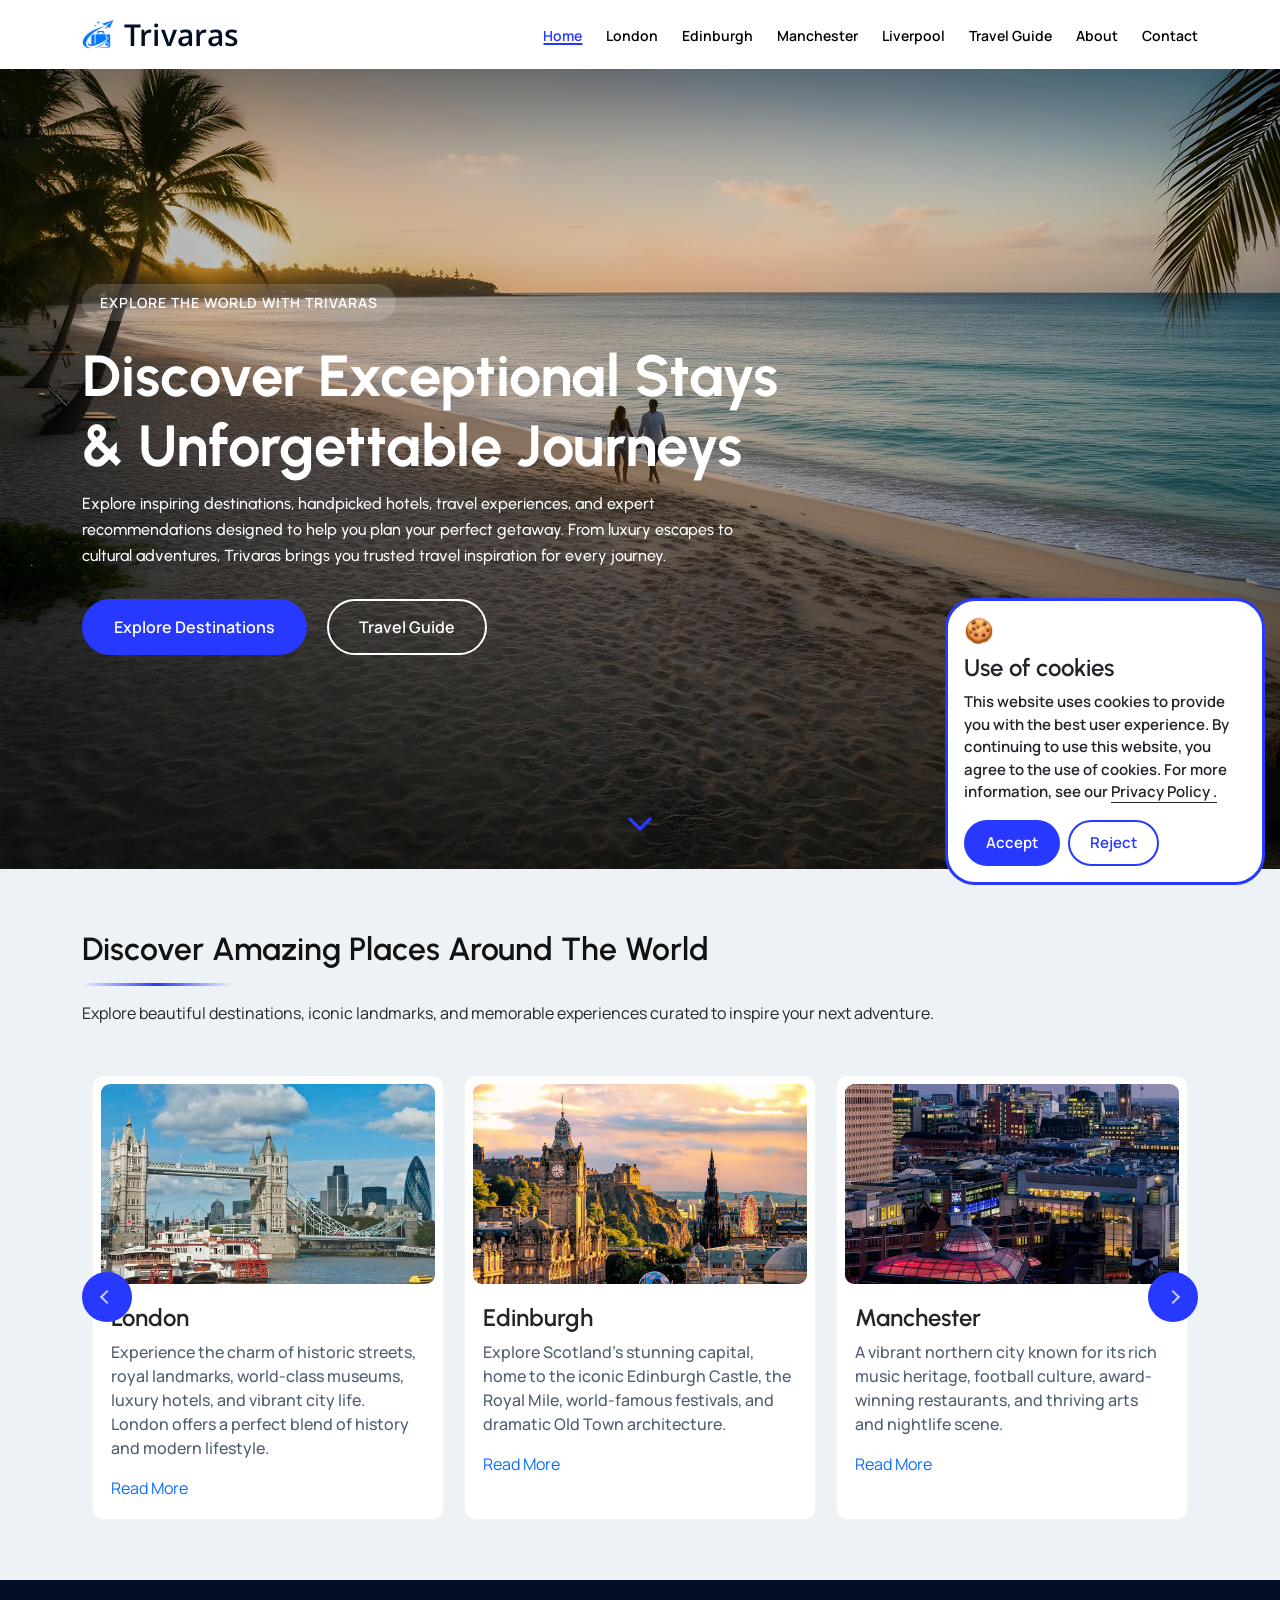
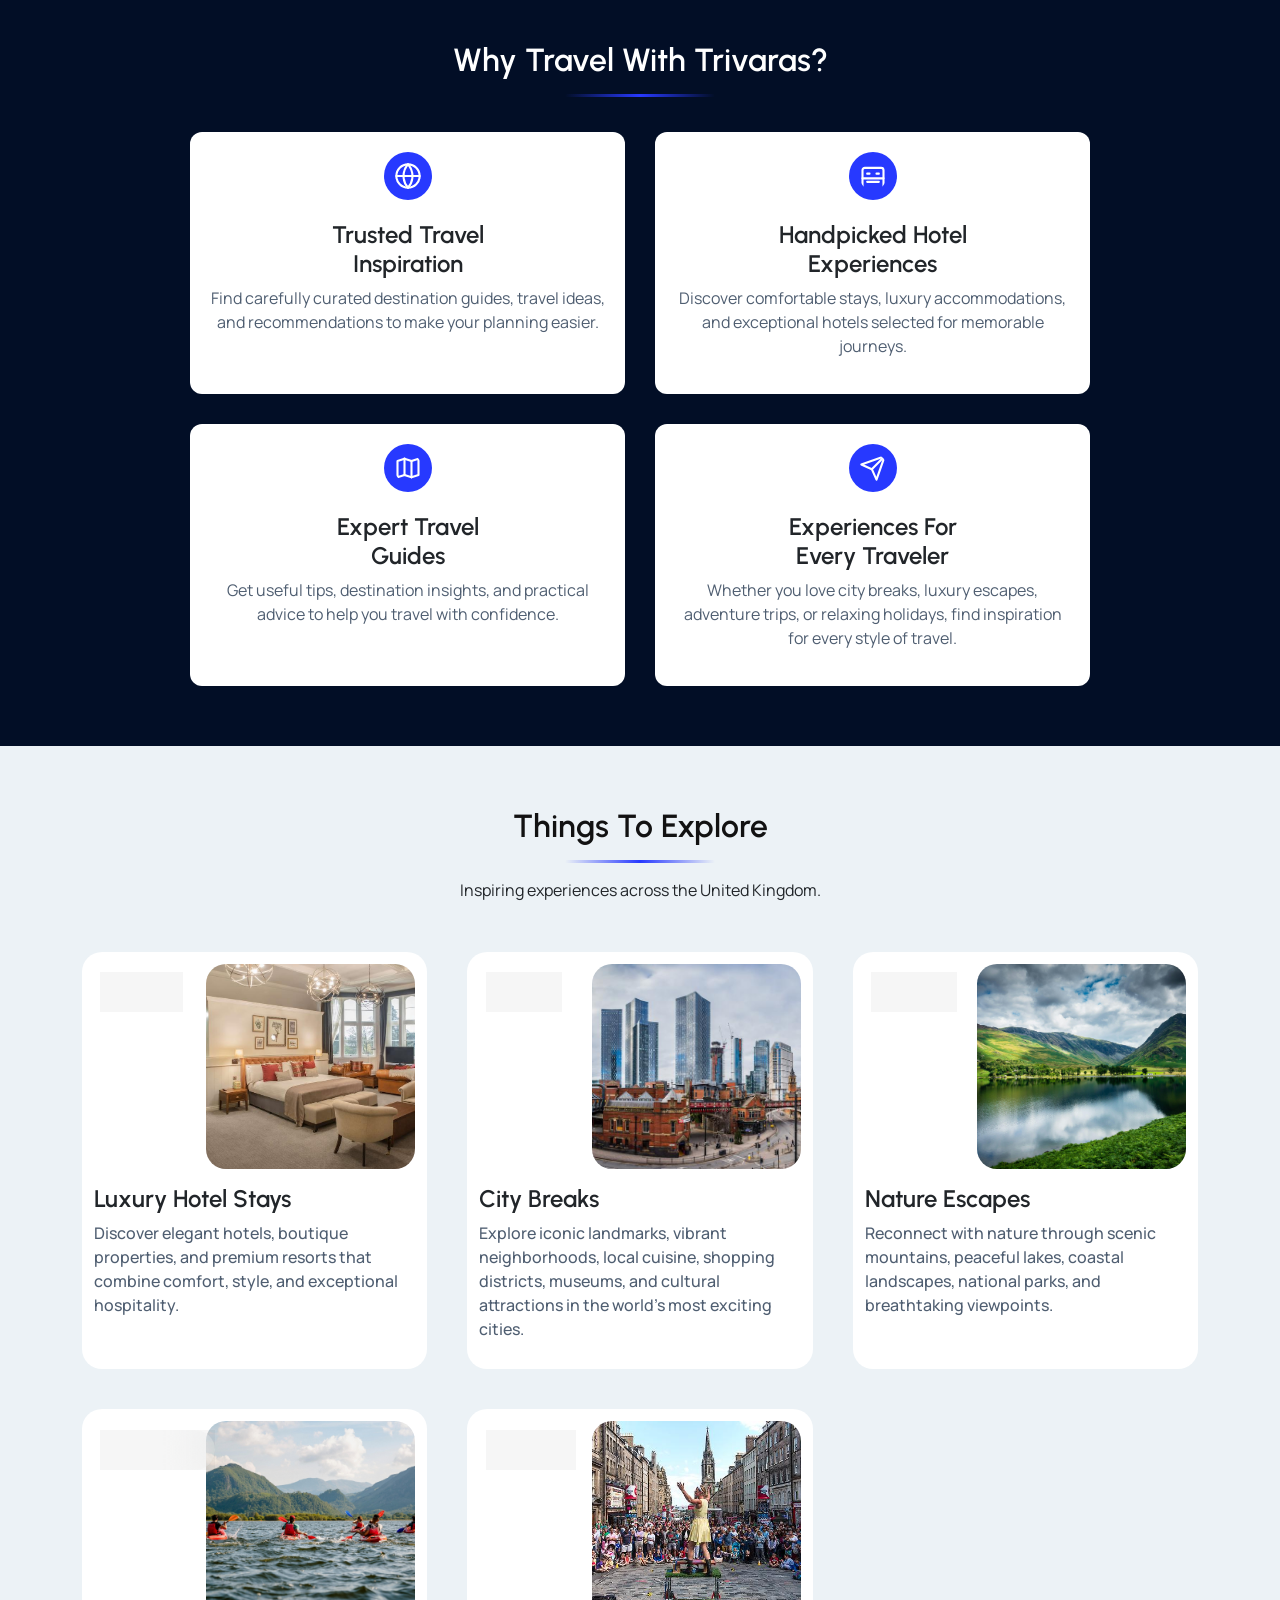
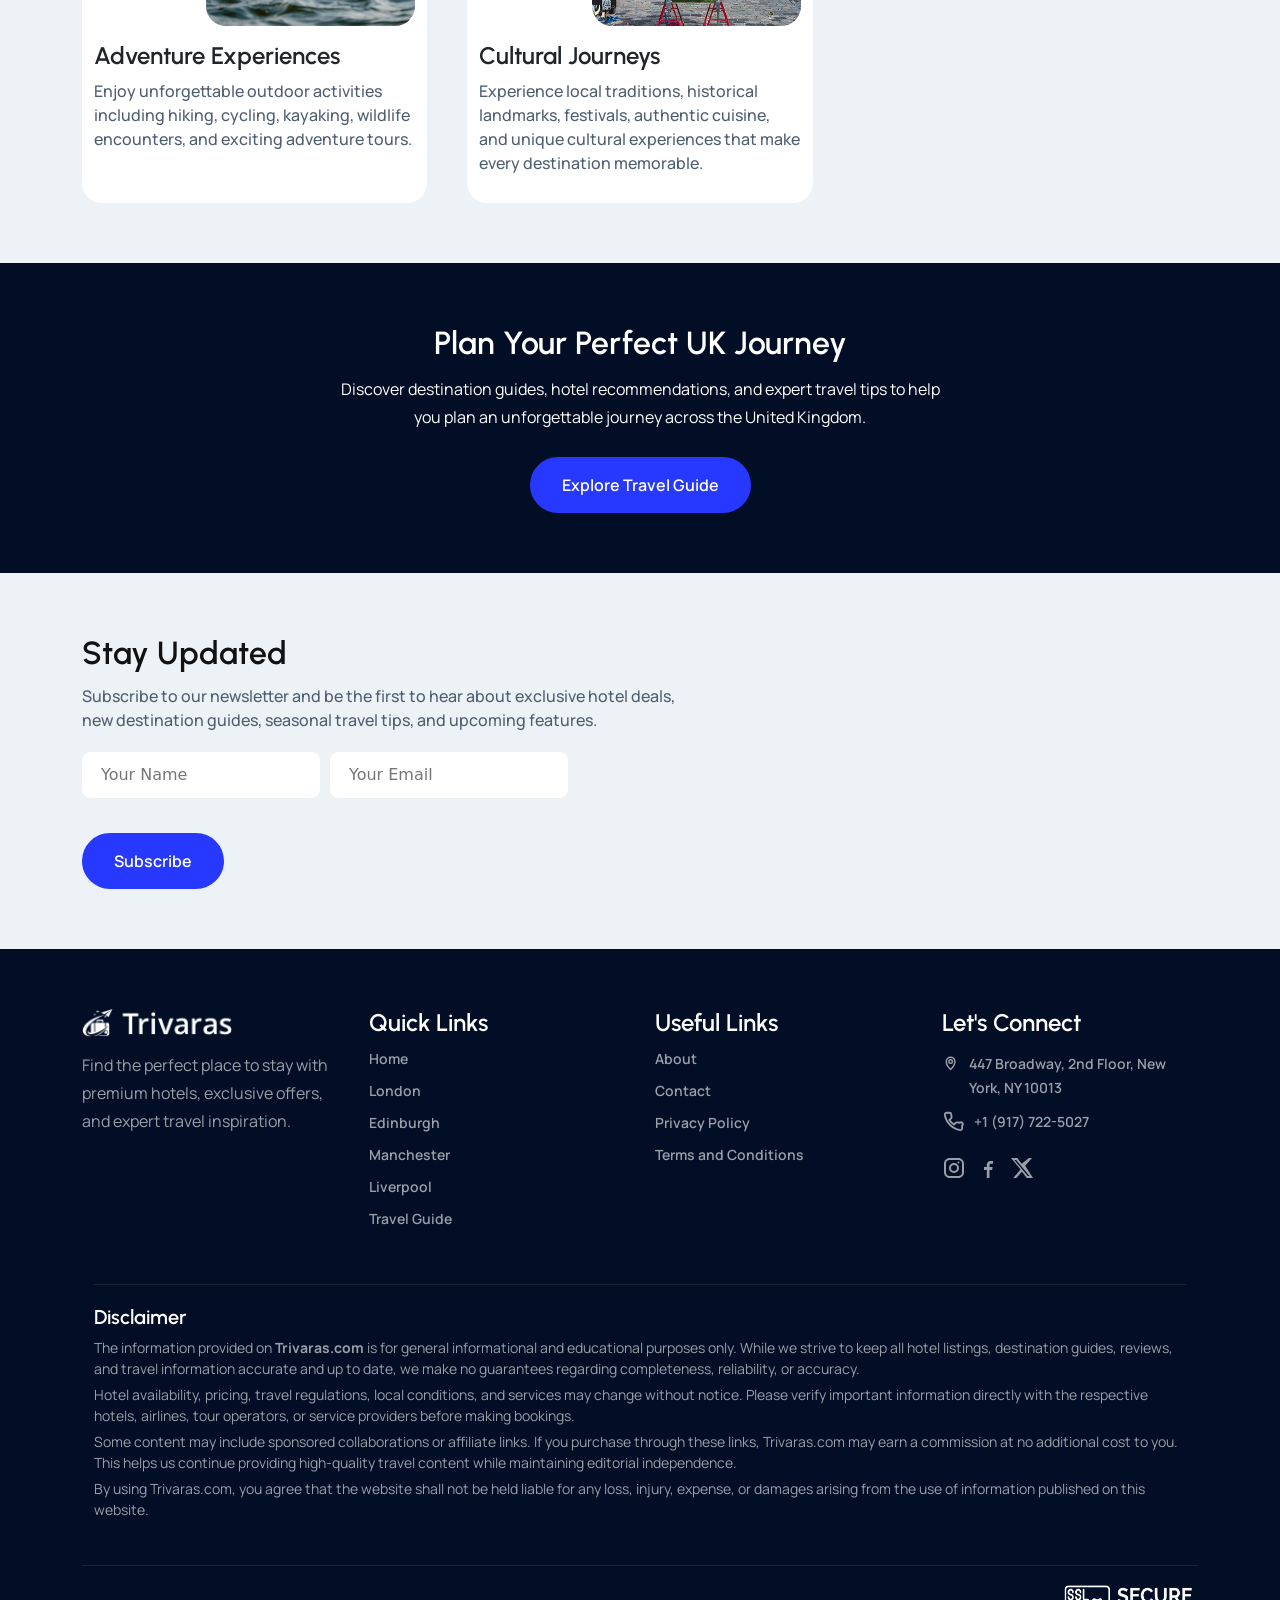
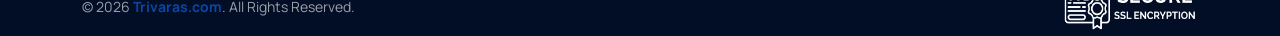
==== commit 0b07b91a: "fix" ====
--- a/index.html
+++ b/index.html
@@ -538,7 +538,11 @@
                     <p> © 2026 <strong><a href="./">Trivaras.com</a></strong>. All Rights Reserved.</p>
                 </div>
                 <div class="ssl">
-                    <img src="assets/images/ssl.png" alt="ssl">
+                    <a href="./">
+                        <a href="./">
+                        <img src="assets/images/ssl.png" alt="ssl">
+                    </a>
+                    </a>
                 </div>
             </div>
         </div>
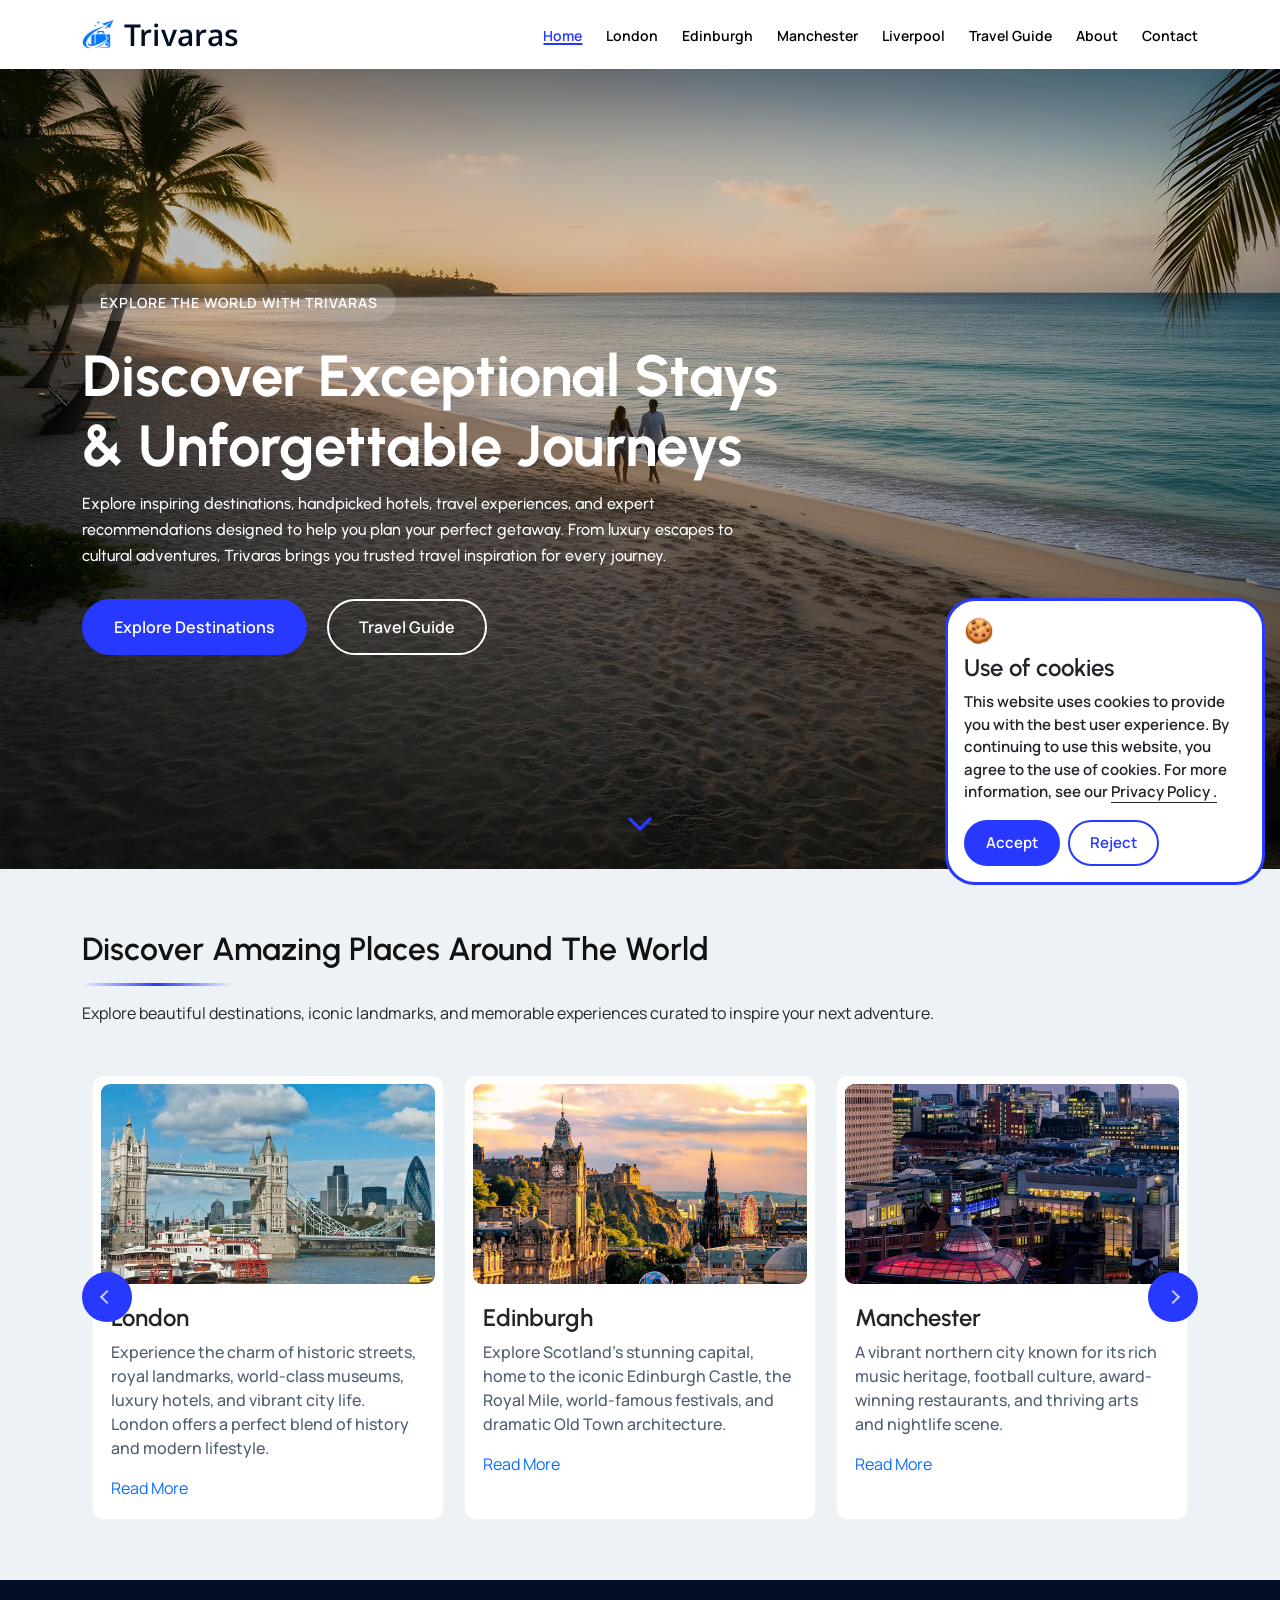
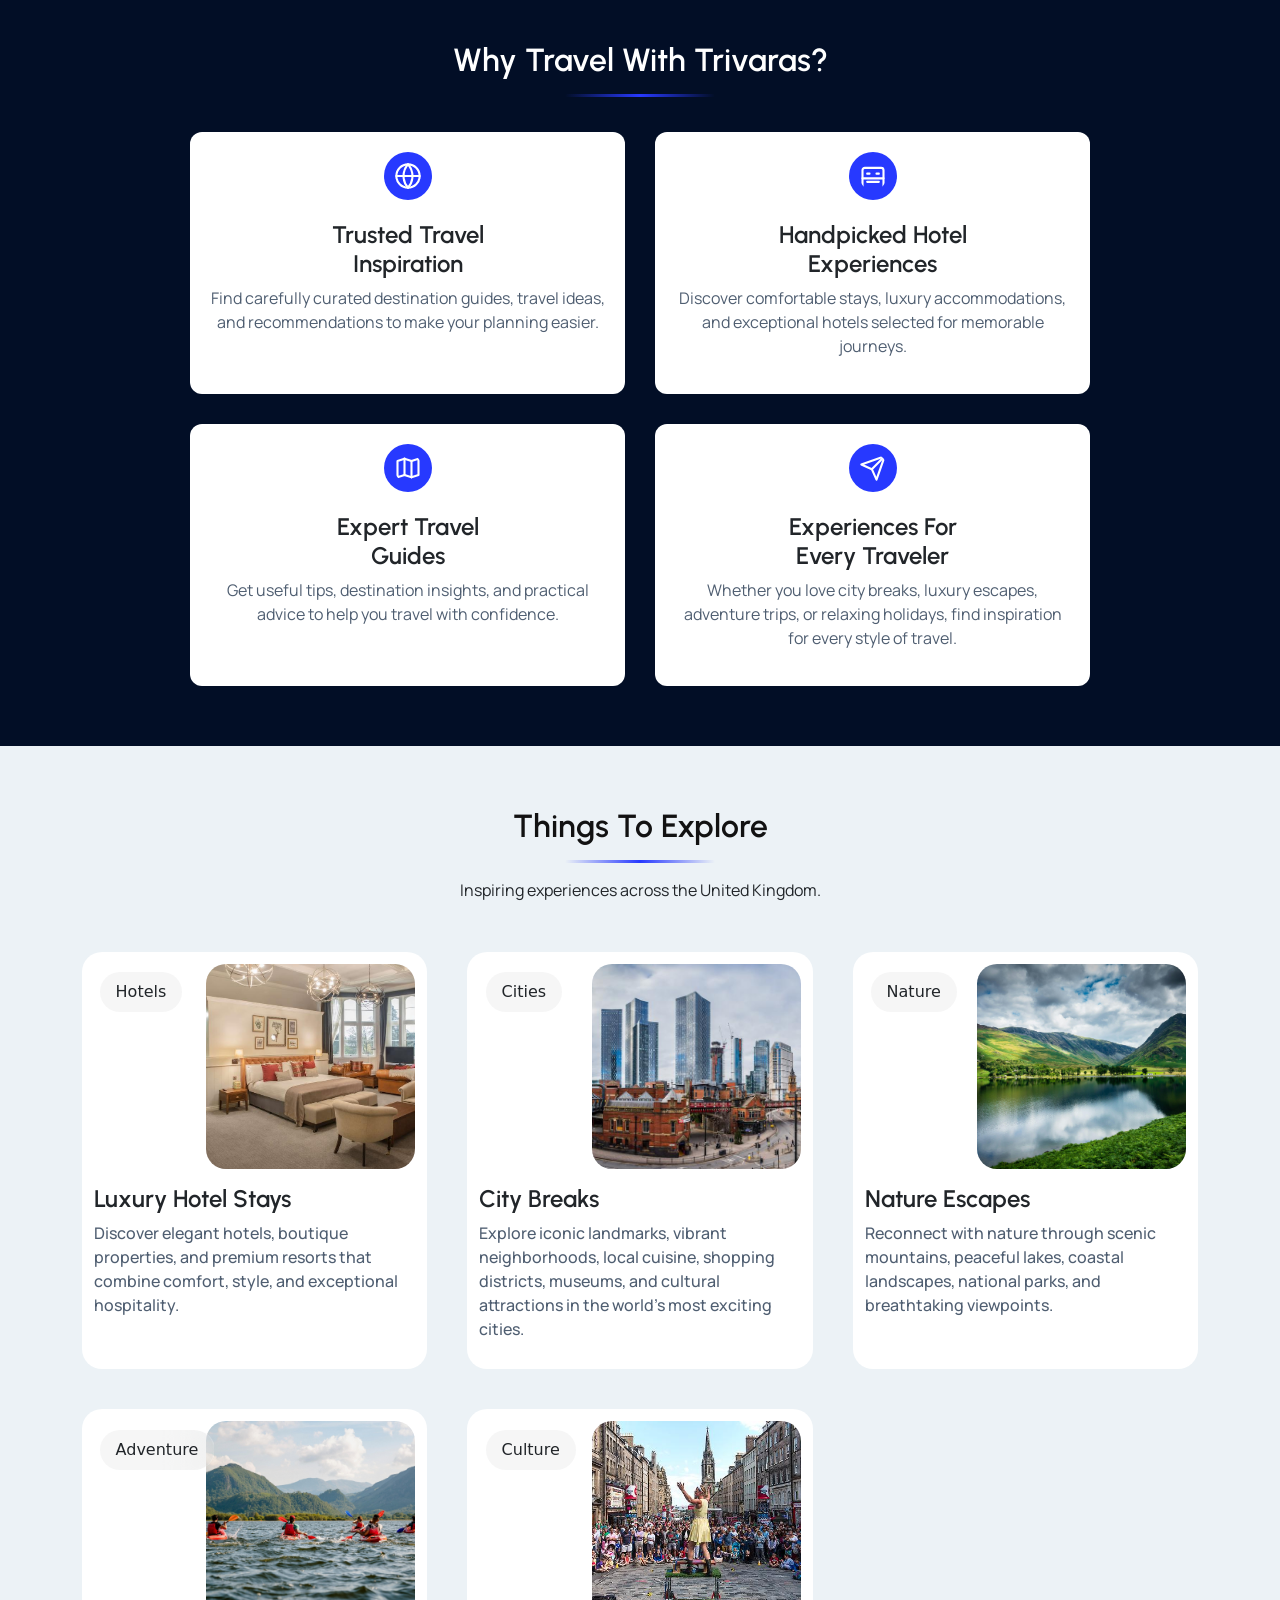
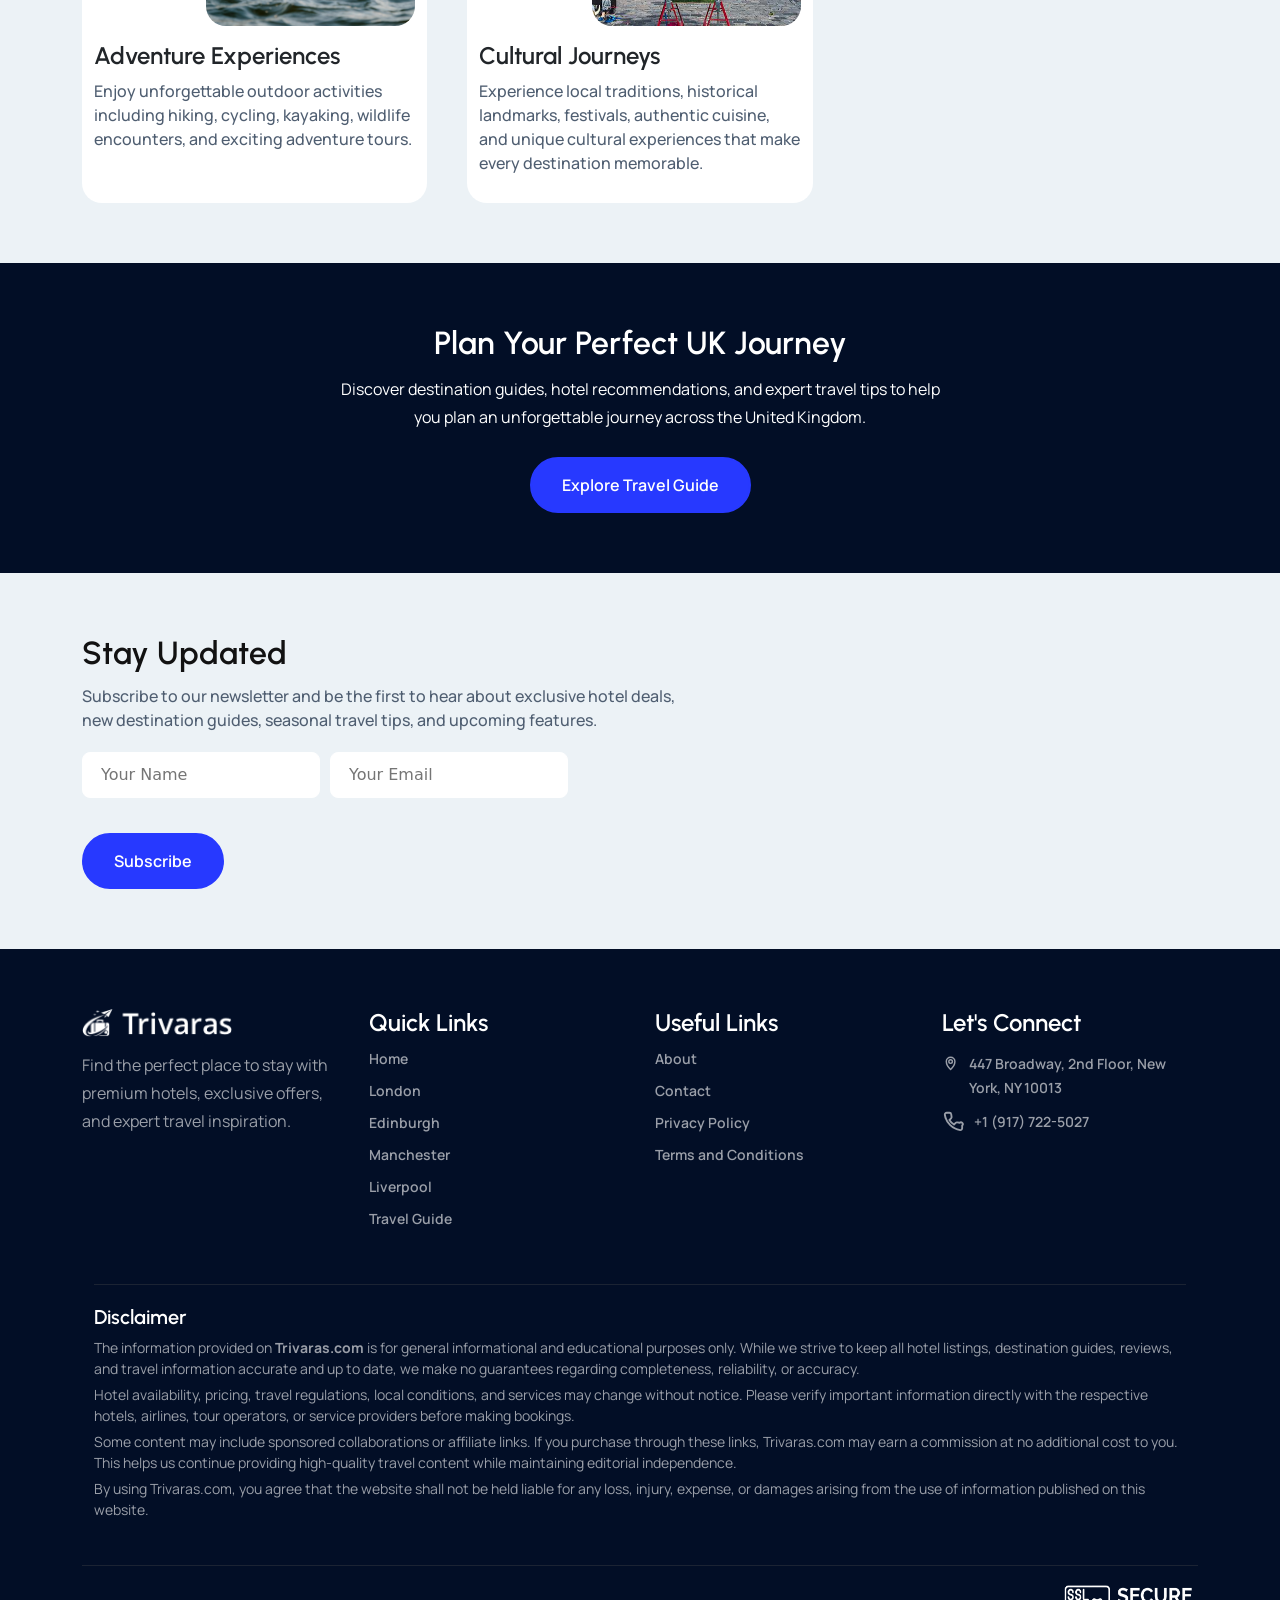
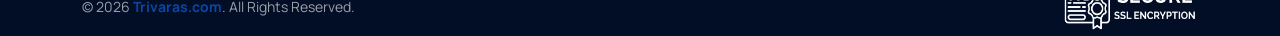
==== commit 923c31bf: "first commit" ====
--- a/index.html
+++ b/index.html
@@ -466,35 +466,7 @@
                             <span>+1 (917) 722-5027</span>
                         </a>
                     </div>
-                    <ul>
-                        <li>
-                            <a href="https://www.instagram.com/" target="_blank">
-                                <svg xmlns="http://www.w3.org/2000/svg" width="24" height="24" fill="currentColor"
-                                    viewBox="0 0 24 24">
-                                    <path
-                                        d="M7.75 2C4.57 2 2 4.57 2 7.75v8.5C2 19.43 4.57 22 7.75 22h8.5C19.43 22 22 19.43 22 16.25v-8.5C22 4.57 19.43 2 16.25 2h-8.5zm0 2h8.5A3.75 3.75 0 0 1 20 7.75v8.5A3.75 3.75 0 0 1 16.25 20h-8.5A3.75 3.75 0 0 1 4 16.25v-8.5A3.75 3.75 0 0 1 7.75 4zm8.75 1.5a1 1 0 1 0 0 2 1 1 0 0 0 0-2zM12 7a5 5 0 1 0 0 10 5 5 0 0 0 0-10zm0 2a3 3 0 1 1 0 6 3 3 0 0 1 0-6z" />
-                                </svg>
-                            </a>
-                        </li>
-                        <li>
-                            <a href="https://www.facebook.com/" target="_blank">
-                                <svg xmlns="http://www.w3.org/2000/svg" width="24" height="24" fill="currentColor"
-                                    viewBox="0 0 24 24">
-                                    <path
-                                        d="M13.5 22v-8h2.7l.4-3h-3.1V9.2c0-.9.3-1.5 1.6-1.5H17V5.1c-.4-.1-1.3-.1-2.3-.1-2.3 0-3.9 1.4-3.9 4v2H8v3h2.8v8h2.7z" />
-                                </svg>
-                            </a>
-                        </li>
-                        <li>
-                            <a href="https://x.com/" target="_blank">
-                                <svg xmlns="http://www.w3.org/2000/svg" width="24" height="24" fill="currentColor"
-                                    viewBox="0 0 24 24">
-                                    <path
-                                        d="M18.9 2H22l-6.8 7.8L23 22h-6.2l-4.9-6.3L6.3 22H3.2l7.3-8.4L1 2h6.3l4.4 5.7L18.9 2zm-1.1 18h1.7L6.1 3.9H4.3L17.8 20z" />
-                                </svg>
-                            </a>
-                        </li>
-                    </ul>
+                
                 </div>
             </div>
             <div class="footer-bottom">
@@ -539,10 +511,9 @@
                 </div>
                 <div class="ssl">
                     <a href="./">
-                        <a href="./">
                         <img src="assets/images/ssl.png" alt="ssl">
                     </a>
-                    </a>
+
                 </div>
             </div>
         </div>
